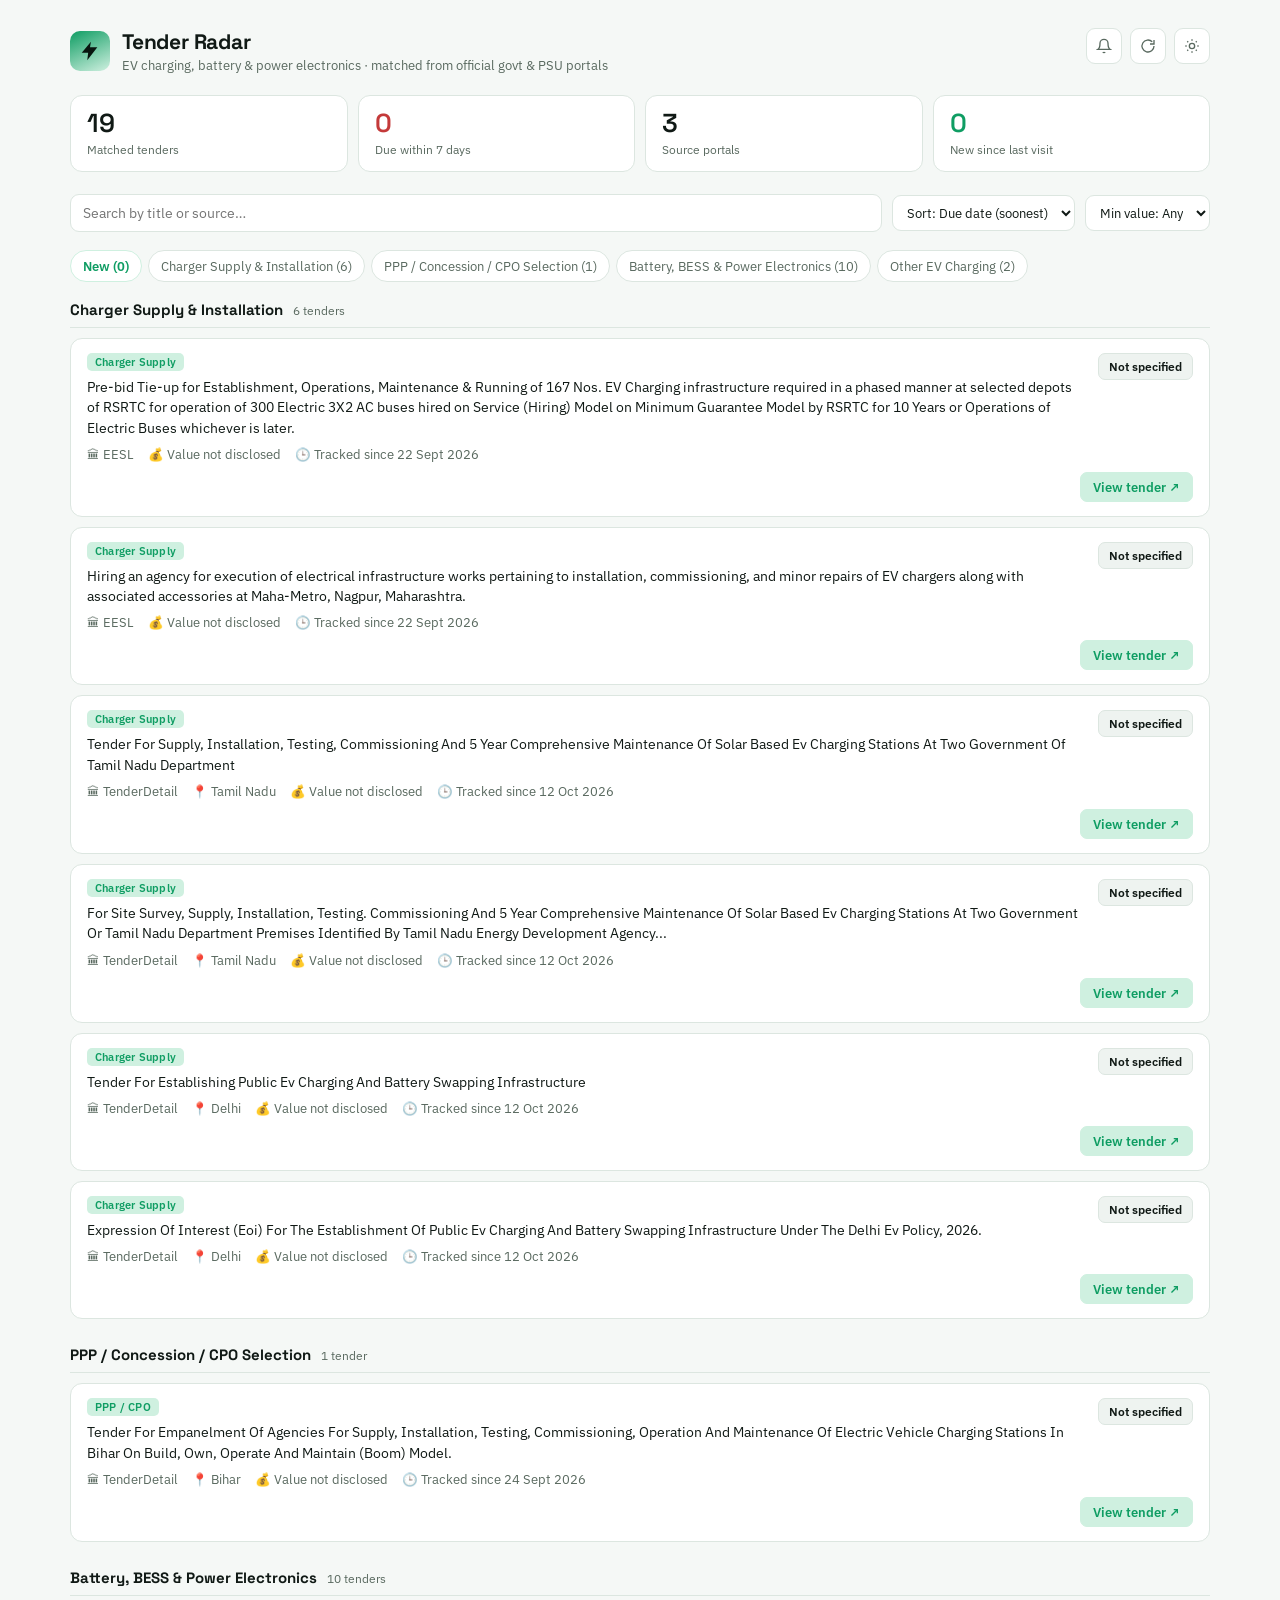
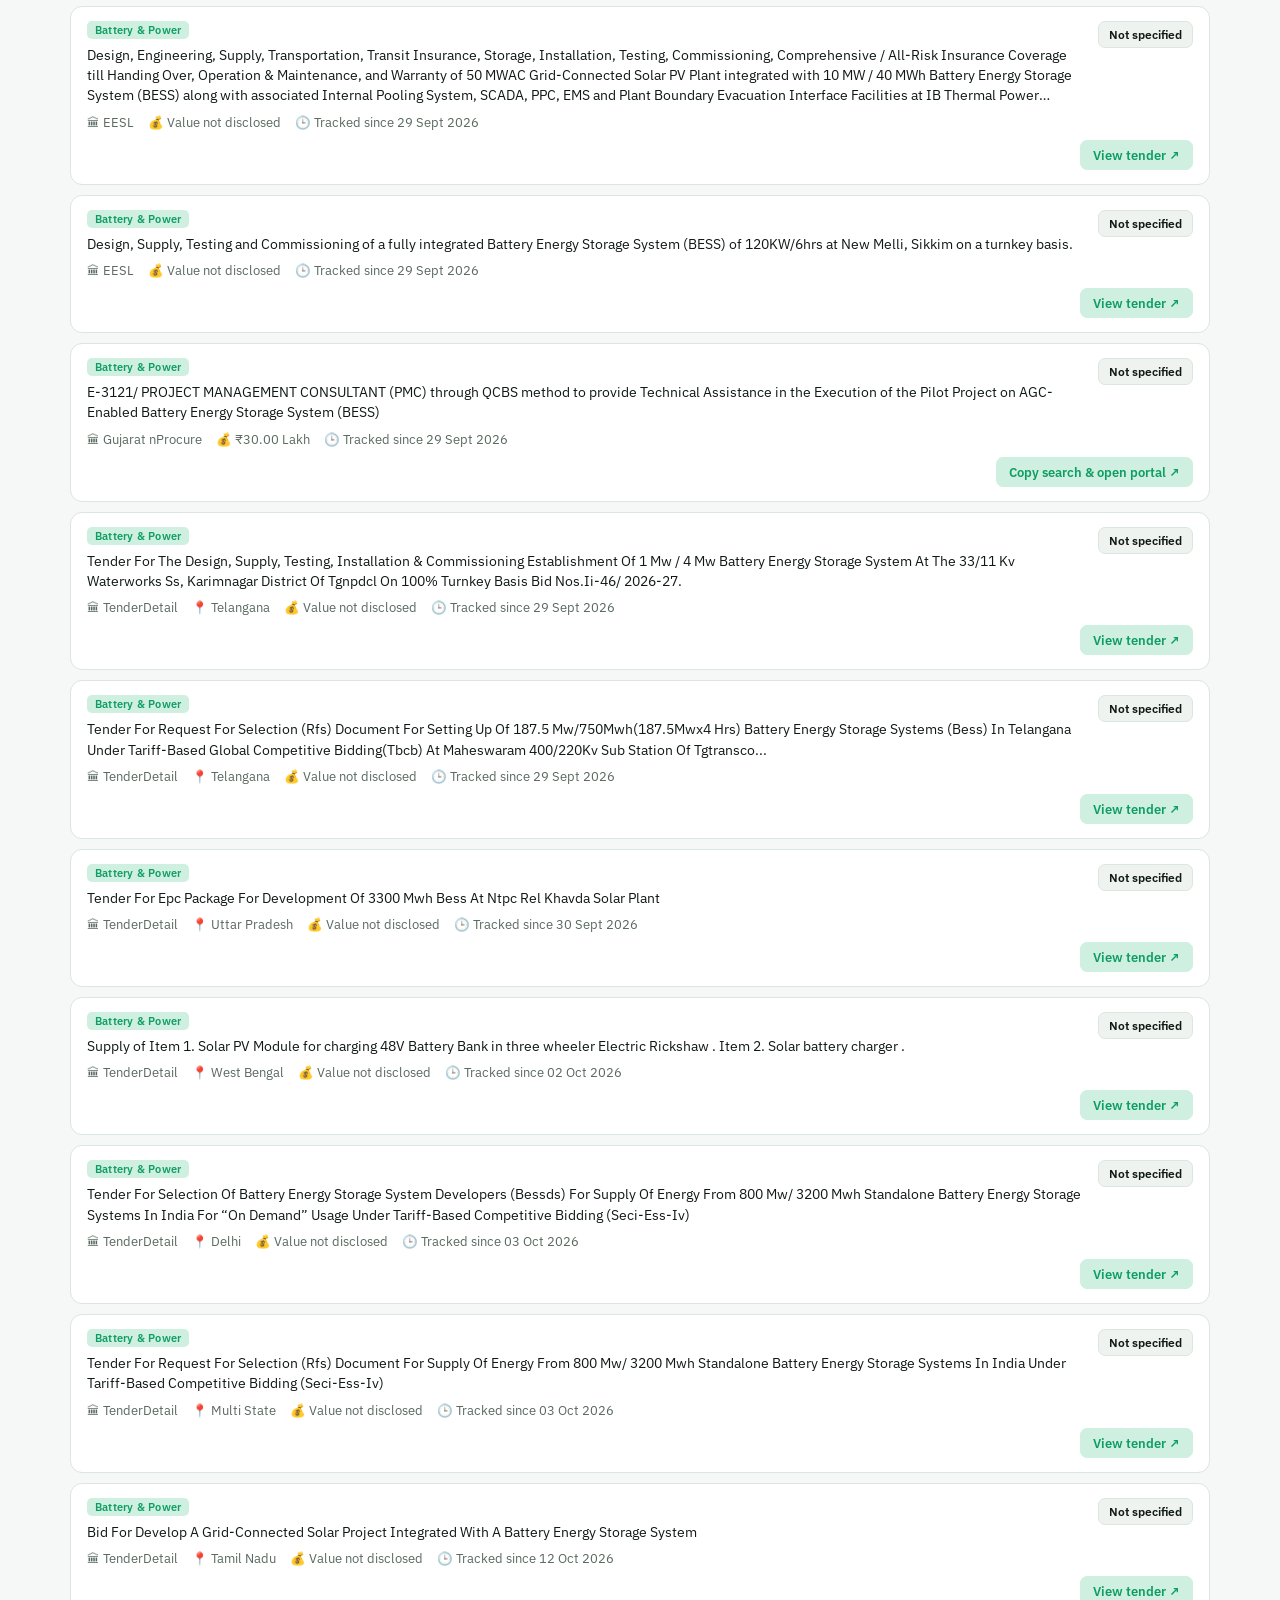
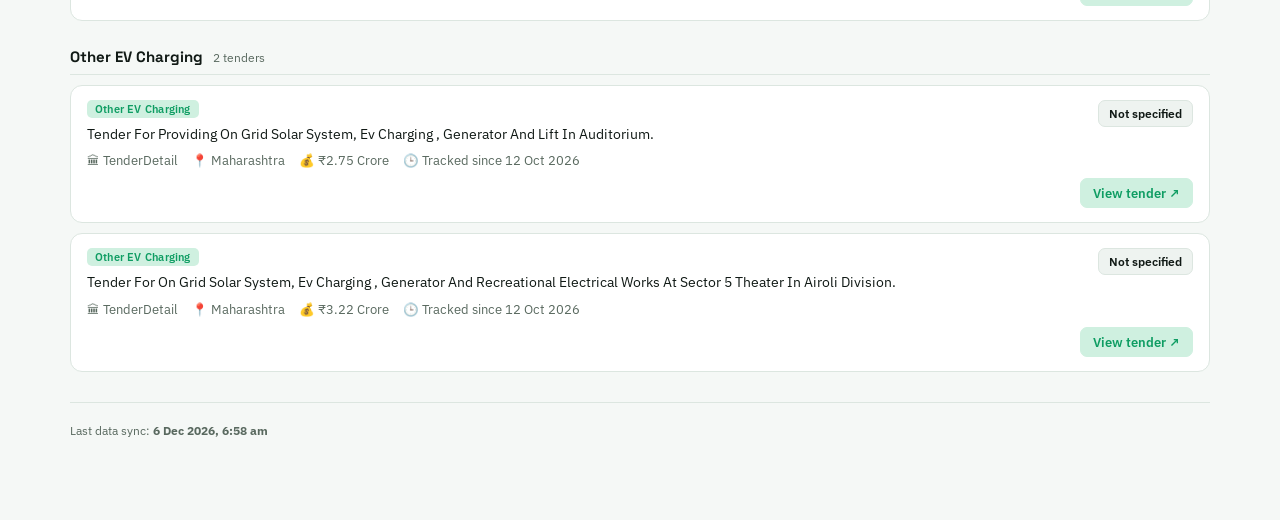
==== docs/index.html @ 261be161 "Add minimum-value filter and drop the All pill from the dashboard Lets tenders below a chosen value " ====
<!DOCTYPE html>
<html lang="en" data-theme="light">
<head>
<meta charset="UTF-8">
<script>
  // Light by default, whatever the OS setting; a theme picked with the
  // toggle is remembered. Runs before the styles load, so there's no flash
  // of the wrong theme on refresh.
  try {
    const saved = localStorage.getItem('tenderRadar_theme');
    if (saved === 'dark' || saved === 'light') document.documentElement.setAttribute('data-theme', saved);
  } catch (e) {}
</script>
<meta name="viewport" content="width=device-width, initial-scale=1.0">
<title>Tender Radar — EV Charging Infrastructure</title>
<link rel="preconnect" href="https://fonts.googleapis.com">
<link href="https://fonts.googleapis.com/css2?family=Space+Grotesk:wght@500;600;700&family=IBM+Plex+Sans:wght@400;500;600&family=IBM+Plex+Mono:wght@500&display=swap" rel="stylesheet">
<link rel="stylesheet" href="css/app.css">
</head>
<body>
<div class="shell">

  <header class="top">
    <div class="brand">
      <div class="brand-mark">
        <svg viewBox="0 0 24 24" fill="none"><path d="M13 2 3 14h7l-1 8 11-14h-8l1-6z" fill="#08150F"/></svg>
      </div>
      <div>
        <h1>Tender Radar</h1>
        <div class="sub">EV charging, battery &amp; power electronics &middot; matched from official govt &amp; PSU portals</div>
      </div>
    </div>
    <div class="top-actions">
      <button class="icon-btn" id="notifyToggle" title="Enable browser notifications" aria-label="Enable browser notifications">
        <svg width="16" height="16" viewBox="0 0 24 24" fill="none" stroke="currentColor" stroke-width="2"><path d="M18 8A6 6 0 0 0 6 8c0 7-3 9-3 9h18s-3-2-3-9"/><path d="M13.73 21a2 2 0 0 1-3.46 0"/></svg>
      </button>
      <button class="icon-btn" id="updateBtn" title="Refresh live tender data" aria-label="Refresh live tender data">
        <svg width="16" height="16" viewBox="0 0 24 24" fill="none" stroke="currentColor" stroke-width="2"><path d="M21 12a9 9 0 1 1-2.64-6.36M21 3v6h-6"/></svg>
      </button>
      <button class="icon-btn" id="themeToggle" title="Toggle theme" aria-label="Toggle theme">
        <svg width="16" height="16" viewBox="0 0 24 24" fill="none" stroke="currentColor" stroke-width="2"><circle cx="12" cy="12" r="4"/><path d="M12 2v2M12 20v2M4.9 4.9l1.4 1.4M17.7 17.7l1.4 1.4M2 12h2M20 12h2M4.9 19.1l1.4-1.4M17.7 6.3l1.4-1.4"/></svg>
      </button>
    </div>
  </header>

  <div class="toast-stack" id="toastStack"></div>

  <div class="new-banner" id="newBanner">
    <span id="newBannerText"></span>
    <button id="dismissNew">Mark all as read</button>
  </div>

  <div class="stats">
    <div class="stat clickable" id="statTotalTile" role="button" tabindex="0" title="Show all tenders"><div class="num" id="statTotal">0</div><div class="lbl">Matched tenders</div></div>
    <div class="stat urgent"><div class="num" id="statUrgent">0</div><div class="lbl">Due within 7 days</div></div>
    <div class="stat has-tip" tabindex="0"><div class="num" id="statSources">0</div><div class="lbl">Source portals</div><div class="tip" id="statSourcesTip" role="tooltip"></div></div>
    <div class="stat new clickable" id="statNewTile" role="button" tabindex="0" title="Show only the new tenders"><div class="num" id="statNew">0</div><div class="lbl">New since last visit</div></div>
  </div>

  <div class="controls">
    <input type="search" id="searchBox" placeholder="Search by title or source…">
    <select class="sortsel" id="sortSel">
      <option value="due">Sort: Due date (soonest)</option>
      <option value="recent">Sort: Recently added</option>
    </select>
    <select class="sortsel" id="minValueSel" title="Hide tenders below this value">
      <option value="0">Min value: Any</option>
      <option value="100000">₹1 Lakh+</option>
      <option value="1000000">₹10 Lakh+</option>
      <option value="2500000">₹25 Lakh+</option>
      <option value="5000000">₹50 Lakh+</option>
      <option value="10000000">₹1 Crore+</option>
      <option value="50000000">₹5 Crore+</option>
      <option value="100000000">₹10 Crore+</option>
    </select>
  </div>
  <div class="controls">
    <div class="pills" id="categoryPills"></div>
  </div>

  <div id="groups"></div>

  <footer class="note">
    Last data sync: <strong id="syncTime"></strong>
  </footer>

</div>

<!-- All behaviour lives in js/ (see js/main.js). Modules need the page served over
     http(s): run `python -m http.server` from the repo root, not file://. -->
<script type="module" src="js/main.js"></script>
</body>
</html>
---- docs/css/app.css ----
/* Tender Radar dashboard styles.
   Colours are CSS variables. The page is light by default because
   index.html starts with <html data-theme="light">; the theme toggle
   (js/main.js) switches it to "dark" and remembers the choice. */

:root {
  --bg: #0D1512;
  --surface: #131E19;
  --surface-2: #182620;
  --border: #223129;
  --text: #E7EEE9;
  --text-dim: #8FA398;
  --accent: #33E0A0;
  --accent-dim: #1B7A57;
  --warn: #F5B542;
  --danger: #EF5D5D;
  --focus: #33E0A0;
}
:root:not([data-theme="light"]) { color-scheme: dark; }
:root[data-theme="light"] {
  --bg: #F5F8F6;
  --surface: #FFFFFF;
  --surface-2: #EEF3F0;
  --border: #DCE6E0;
  --text: #101915;
  --text-dim: #59695F;
  --accent: #0F9D63;
  --accent-dim: #CFF0E0;
  --warn: #B5790A;
  --danger: #C43A3A;
  color-scheme: light;
}
@media (prefers-color-scheme: light) {
  :root:not([data-theme="dark"]) {
    --bg: #F5F8F6; --surface: #FFFFFF; --surface-2: #EEF3F0; --border: #DCE6E0;
    --text: #101915; --text-dim: #59695F; --accent: #0F9D63; --accent-dim: #CFF0E0; --warn: #B5790A; --danger: #C43A3A;
    color-scheme: light;
  }
}

* { box-sizing: border-box; }
html, body { margin: 0; padding: 0; }
body {
  background: var(--bg);
  color: var(--text);
  font-family: 'IBM Plex Sans', system-ui, sans-serif;
  min-height: 100vh;
  -webkit-font-smoothing: antialiased;
}
h1, h2, h3, .display { font-family: 'Space Grotesk', system-ui, sans-serif; }
.mono { font-family: 'IBM Plex Mono', monospace; }

a { color: var(--accent); }
button:focus-visible, input:focus-visible, select:focus-visible, [tabindex]:focus-visible {
  outline: 2px solid var(--focus); outline-offset: 2px;
}

.shell { max-width: 1180px; margin: 0 auto; padding: 28px 20px 80px; }

/* Header */
header.top {
  display: flex; justify-content: space-between; align-items: flex-start;
  gap: 16px; flex-wrap: wrap; margin-bottom: 22px;
}
.brand { display: flex; align-items: center; gap: 12px; }
.brand-mark {
  width: 40px; height: 40px; border-radius: 10px;
  background: linear-gradient(155deg, var(--accent), var(--accent-dim));
  display: flex; align-items: center; justify-content: center;
  flex-shrink: 0;
}
.brand-mark svg { width: 22px; height: 22px; }
.brand h1 { font-size: 21px; margin: 0; letter-spacing: -0.01em; }
.brand .sub { font-size: 12.5px; color: var(--text-dim); margin-top: 2px; }
.top-actions { display: flex; gap: 8px; align-items: center; }
.icon-btn {
  background: var(--surface); border: 1px solid var(--border); color: var(--text-dim);
  width: 36px; height: 36px; border-radius: 9px; cursor: pointer;
  display: flex; align-items: center; justify-content: center;
  transition: border-color .15s, color .15s;
}
.icon-btn:hover { border-color: var(--accent); color: var(--accent); }

/* Stat strip */
.stats { display: grid; grid-template-columns: repeat(4, 1fr); gap: 10px; margin-bottom: 22px; }
.stat {
  background: var(--surface); border: 1px solid var(--border); border-radius: 12px;
  padding: 14px 16px;
}
.stat .num { font-family: 'Space Grotesk', sans-serif; font-size: 26px; font-weight: 600; line-height: 1; }
.stat .lbl { font-size: 12px; color: var(--text-dim); margin-top: 6px; }
.stat.urgent .num { color: var(--danger); }
.stat.new .num { color: var(--accent); }
.stat.has-tip { position: relative; cursor: help; }
.stat .tip {
  display: none; position: absolute; left: 0; top: calc(100% + 6px); z-index: 20;
  min-width: 100%; max-width: 280px; padding: 8px 12px; border-radius: 10px;
  background: var(--surface); border: 1px solid var(--accent-dim); box-shadow: 0 6px 18px rgba(0,0,0,.18);
  font-size: 12.5px; line-height: 1.7; color: var(--text); white-space: nowrap;
}
.stat .tip::before { content: ''; position: absolute; left: 0; right: 0; top: -8px; height: 8px; } /* no gap to lose hover in */
.stat .tip a, .stat .tip span { display: block; }
.stat .tip a { color: var(--accent); text-decoration: none; }
.stat .tip a:hover { text-decoration: underline; }
.stat.has-tip:hover .tip, .stat.has-tip:focus .tip, .stat.has-tip:focus-within .tip { display: block; }

/* New tenders banner */
.new-banner {
  display: none;
  background: var(--surface-2); border: 1px solid var(--accent-dim);
  border-left: 3px solid var(--accent);
  border-radius: 10px; padding: 12px 16px; margin-bottom: 18px;
  font-size: 13.5px; align-items: center; justify-content: space-between; gap: 12px;
}
.new-banner.show { display: flex; }
.new-banner button {
  background: none; border: 1px solid var(--border); color: var(--text-dim);
  border-radius: 7px; padding: 6px 10px; font-size: 12px; cursor: pointer;
}
.new-banner button:hover { color: var(--text); border-color: var(--text-dim); }
.new-toolbar {
  display: flex; align-items: center; justify-content: space-between; gap: 10px;
  margin-bottom: 14px; font-size: 13px; color: var(--text-dim);
}
.new-toolbar button {
  background: var(--accent); color: var(--bg); border: 0; border-radius: 7px;
  padding: 7px 12px; font-size: 12.5px; font-weight: 600; cursor: pointer;
}
.new-toolbar button:hover { opacity: .85; }

/* Controls */
.controls {
  display: flex; gap: 10px; flex-wrap: wrap; margin-bottom: 18px; align-items: center;
}
.controls input[type="search"] {
  flex: 1; min-width: 180px;
  background: var(--surface); border: 1px solid var(--border); color: var(--text);
  padding: 9px 12px; border-radius: 9px; font-size: 13.5px; font-family: inherit;
}
.pills { display: flex; gap: 6px; flex-wrap: wrap; }
.pill {
  background: var(--surface); border: 1px solid var(--border); color: var(--text-dim);
  padding: 7px 12px; border-radius: 20px; font-size: 12.5px; cursor: pointer;
  white-space: nowrap; transition: all .15s;
}
.pill.active { background: var(--accent-dim); border-color: var(--accent); color: var(--text); }
/* "New": not a category but the unseen tenders, so it's set apart in the accent colour. */
.pill-new { color: var(--accent); border-color: var(--accent-dim); font-weight: 600; }
.stat.clickable { cursor: pointer; transition: border-color .15s; }
.stat.clickable:hover { border-color: var(--accent); }
.sortsel {
  background: var(--surface); border: 1px solid var(--border); color: var(--text);
  padding: 8px 10px; border-radius: 9px; font-size: 12.5px; font-family: inherit; cursor: pointer;
}

/* Groups & cards */
.group { margin-bottom: 26px; }
.group-head {
  display: flex; align-items: baseline; gap: 10px; margin-bottom: 10px;
  padding-bottom: 8px; border-bottom: 1px solid var(--border);
}
.group-head h2 { font-size: 15px; margin: 0; }
.group-head .count { font-size: 12px; color: var(--text-dim); }

.card-grid { display: grid; grid-template-columns: 1fr; gap: 10px; }
.card {
  background: var(--surface); border: 1px solid var(--border); border-radius: 12px;
  padding: 14px 16px; position: relative;
  display: grid; grid-template-columns: 1fr auto; gap: 14px; align-items: start;
}
.card.clickable { cursor: pointer; transition: border-color .15s, background .15s; }
.card.clickable:hover { border-color: var(--accent); background: var(--surface-2); }
.card.urgent { border-left: 3px solid var(--danger); }
.card.soon { border-left: 3px solid var(--warn); }
.card.isnew::before {
  content: 'NEW'; position: absolute; top: -1px; left: 14px; transform: translateY(-50%);
  background: var(--accent); color: var(--bg); font-size: 10px; font-weight: 700;
  letter-spacing: .04em; padding: 2px 7px; border-radius: 5px;
}
.card-top-row { display: flex; align-items: center; gap: 8px; margin-bottom: 6px; flex-wrap: wrap; }
.cat-badge {
  font-size: 10.5px; font-weight: 600; letter-spacing: .02em; color: var(--accent);
  background: var(--accent-dim); border-radius: 5px; padding: 2px 8px; white-space: nowrap;
}
/* Titles are clamped to 3 lines so every card has the same shape,
   whatever the source's title length; the full title is in the tooltip. */
.card-desc {
  font-size: 14px; line-height: 1.45; margin-bottom: 8px;
  display: -webkit-box; -webkit-line-clamp: 3; line-clamp: 3; -webkit-box-orient: vertical; overflow: hidden;
}
.card-meta { display: flex; gap: 14px; flex-wrap: wrap; font-size: 12.5px; color: var(--text-dim); }
.card-meta span { display: flex; align-items: center; gap: 5px; }
.card-due { text-align: right; white-space: nowrap; }
.card-action { grid-column: 1 / -1; display: flex; justify-content: flex-end; margin-top: -4px; }
.card-action-btn {
  background: var(--accent-dim); border: 1px solid var(--accent-dim); color: var(--accent);
  padding: 6px 12px; border-radius: 7px; font-size: 12.5px; font-weight: 600;
  cursor: pointer; white-space: nowrap; font-family: inherit;
}
.card:hover .card-action-btn, .card-action-btn:focus-visible { border-color: var(--accent); }
.due-badge {
  font-size: 12px; font-weight: 600; padding: 5px 10px; border-radius: 7px;
  background: var(--surface-2); border: 1px solid var(--border);
}
.due-badge.urgent { background: rgba(239,93,93,0.12); border-color: var(--danger); color: var(--danger); }
.due-badge.soon { background: rgba(245,181,66,0.12); border-color: var(--warn); color: var(--warn); }
.due-days { font-size: 11px; color: var(--text-dim); margin-top: 4px; }

.empty { text-align: center; padding: 50px 20px; color: var(--text-dim); font-size: 13.5px; }

footer.note {
  margin-top: 30px; padding-top: 18px; border-top: 1px solid var(--border);
  font-size: 12px; color: var(--text-dim); line-height: 1.6;
}

@media (max-width: 640px) {
  .stats { grid-template-columns: repeat(2, 1fr); }
  .card { grid-template-columns: 1fr; }
  .card-due { text-align: left; }
}

/* Toasts */
.toast-stack {
  position: fixed; top: 18px; right: 18px; z-index: 100;
  display: flex; flex-direction: column; gap: 10px;
  width: min(340px, calc(100vw - 36px));
}
.toast {
  position: relative; background: var(--surface); border: 1px solid var(--border);
  border-left: 3px solid var(--accent); border-radius: 10px;
  padding: 12px 26px 12px 14px; box-shadow: 0 8px 24px rgba(0,0,0,.28);
  animation: toast-in .18s ease-out;
}
.toast.due { border-left-color: var(--warn); }
.toast.error { border-left-color: var(--danger); }
.toast strong { display: block; margin-bottom: 4px; font-size: 13px; }
.toast p { margin: 0; color: var(--text-dim); font-size: 12.5px; line-height: 1.4; }
.toast-list { list-style: none; margin: 8px 0 0; padding: 0; max-height: 50vh; overflow-y: auto; }
.toast-list li {
  display: flex; flex-direction: column; gap: 2px;
  padding: 7px 0; border-top: 1px solid var(--border);
  color: var(--text-dim); font-size: 12.5px; line-height: 1.4;
}
.toast-list li:first-child { border-top: none; padding-top: 0; }
.toast-item-title { display: -webkit-box; -webkit-line-clamp: 2; -webkit-box-orient: vertical; overflow: hidden; color: var(--text); }
.toast-meta { font-size: 11.5px; color: var(--warn); }
.toast-list .toast-more { font-style: italic; }
.toast-close {
  position: absolute; top: 8px; right: 8px; background: none; border: none;
  color: var(--text-dim); font-size: 16px; line-height: 1; cursor: pointer; padding: 2px;
}
.toast-close:hover { color: var(--text); }
@keyframes toast-in { from { opacity: 0; transform: translateY(-6px); } to { opacity: 1; transform: translateY(0); } }

.icon-btn.active { border-color: var(--accent); color: var(--accent); }
.icon-btn.spinning svg { animation: icon-spin .8s linear infinite; }
@keyframes icon-spin { to { transform: rotate(360deg); } }
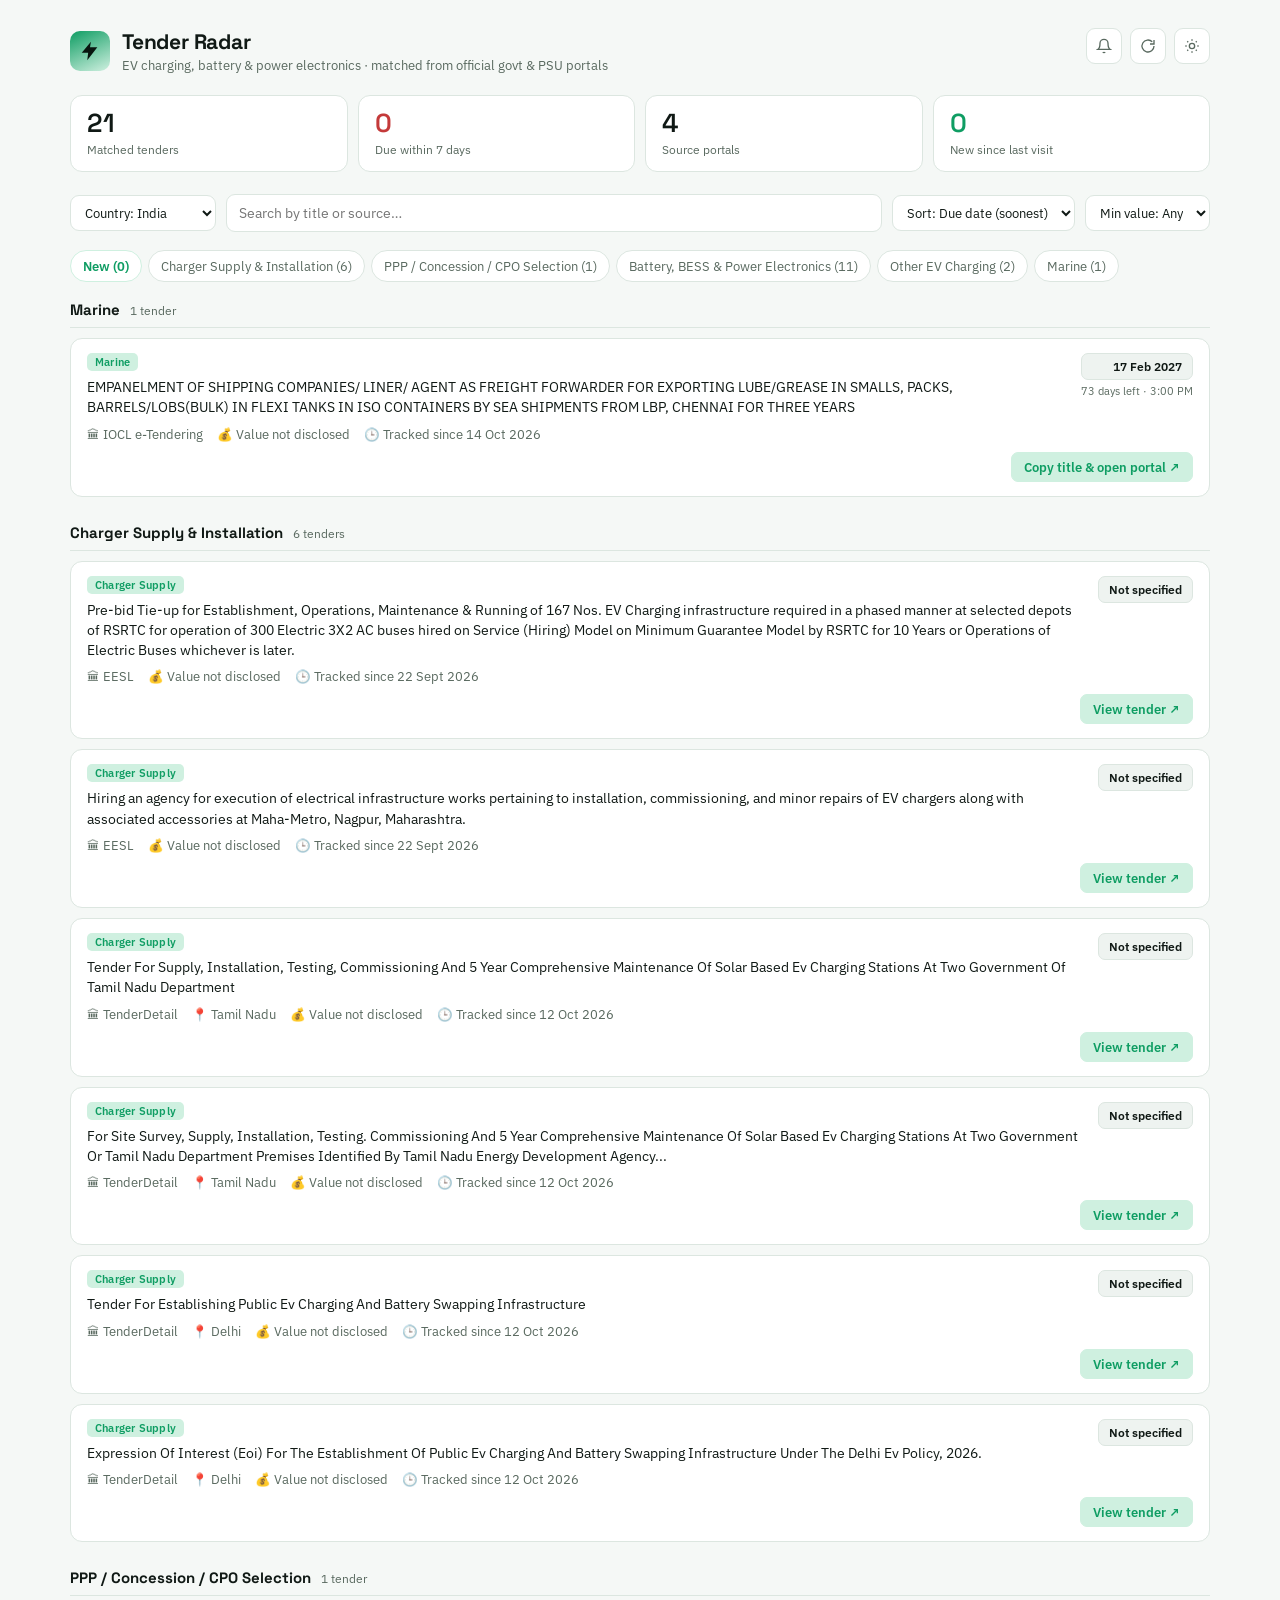
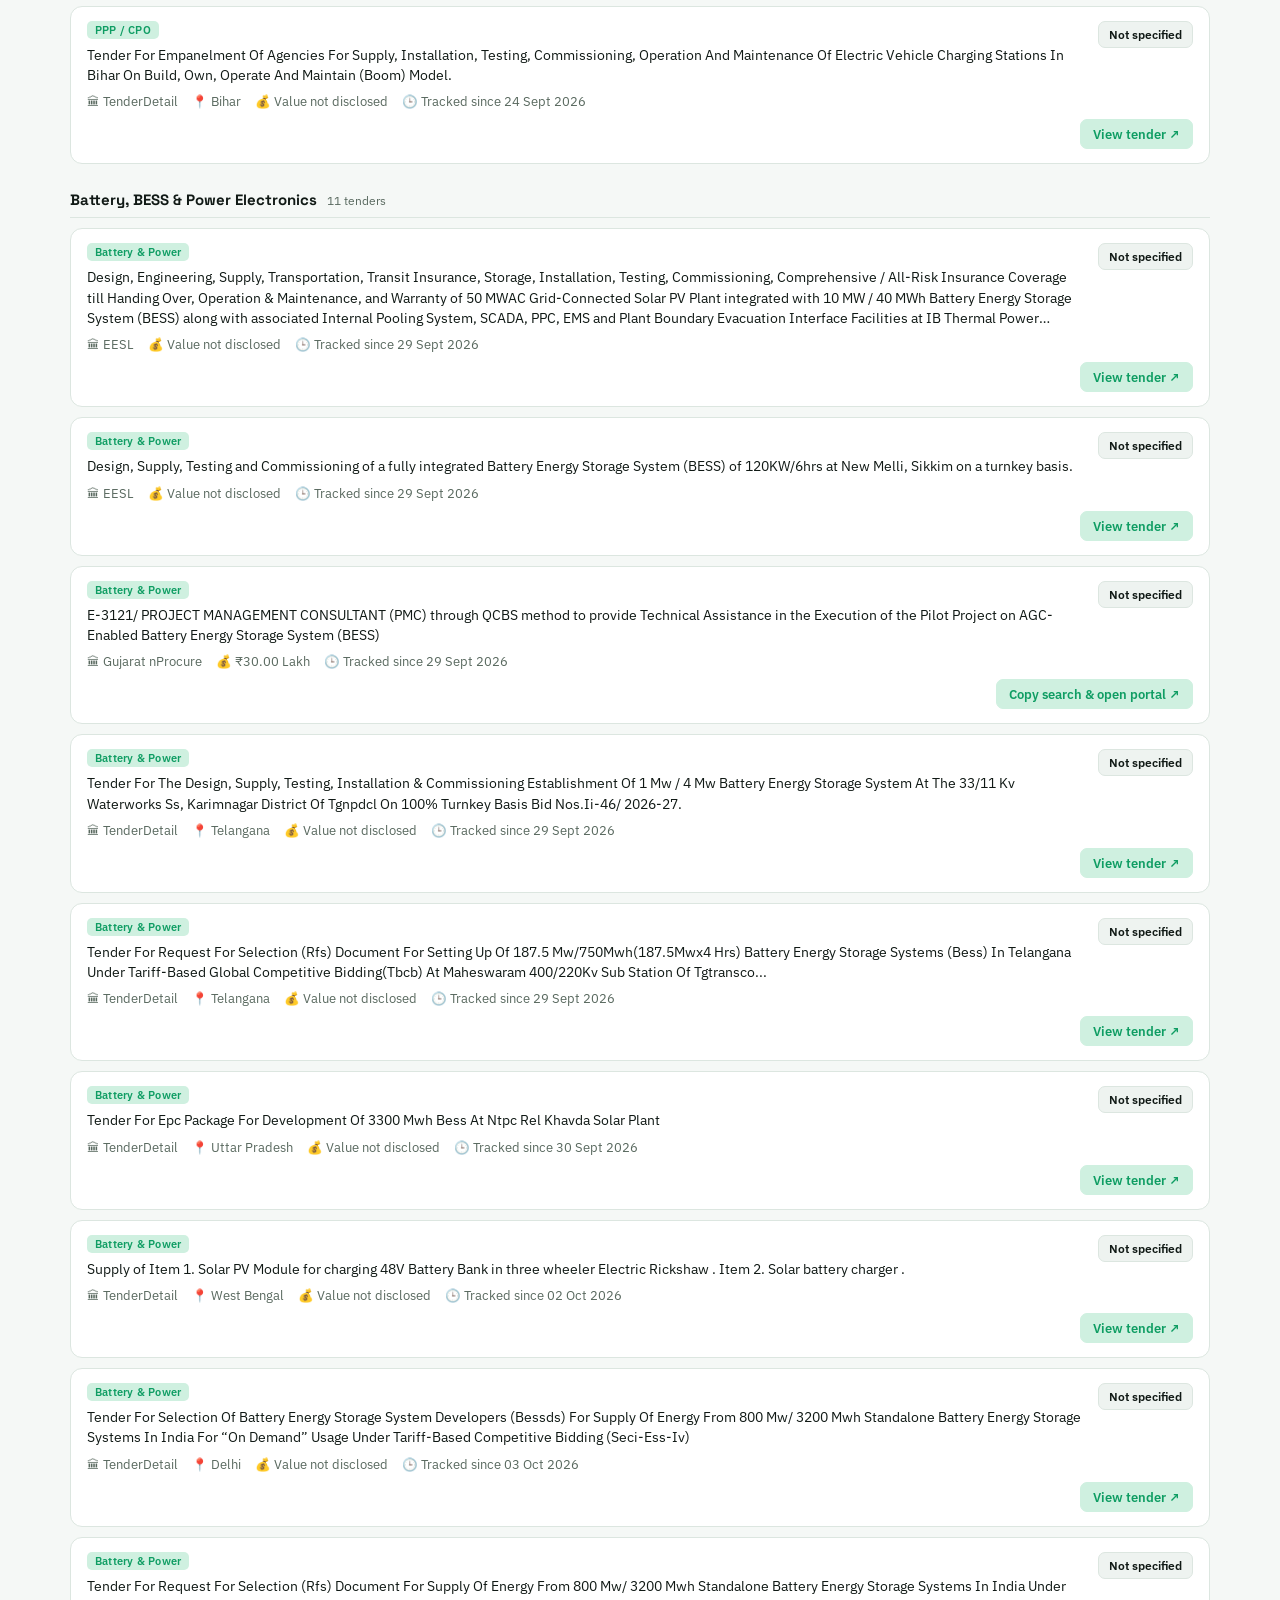
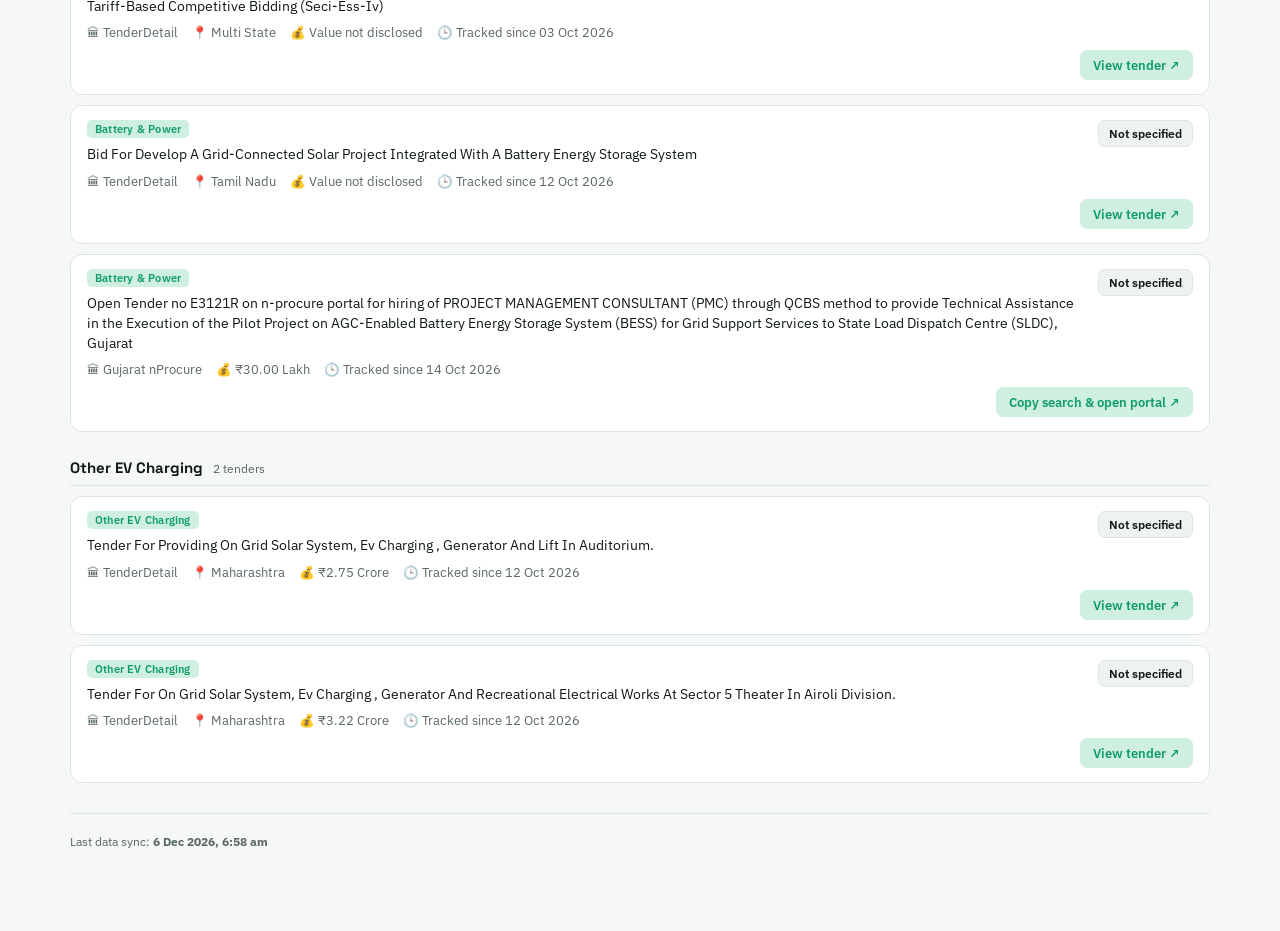
==== commit 948b1fb2: "Add country filter and Australian portals (Victoria, Tasmania) Co-Authored-By: Claude Sonnet 5.5 <no" ====
--- a/docs/index.html
+++ b/docs/index.html
@@ -58,6 +58,10 @@
   </div>
 
   <div class="controls">
+    <select class="sortsel" id="countrySel" title="Show tenders from this country">
+      <option value="India">Country: India</option>
+      <option value="Australia">Country: Australia</option>
+    </select>
     <input type="search" id="searchBox" placeholder="Search by title or source…">
     <select class="sortsel" id="sortSel">
       <option value="due">Sort: Due date (soonest)</option>
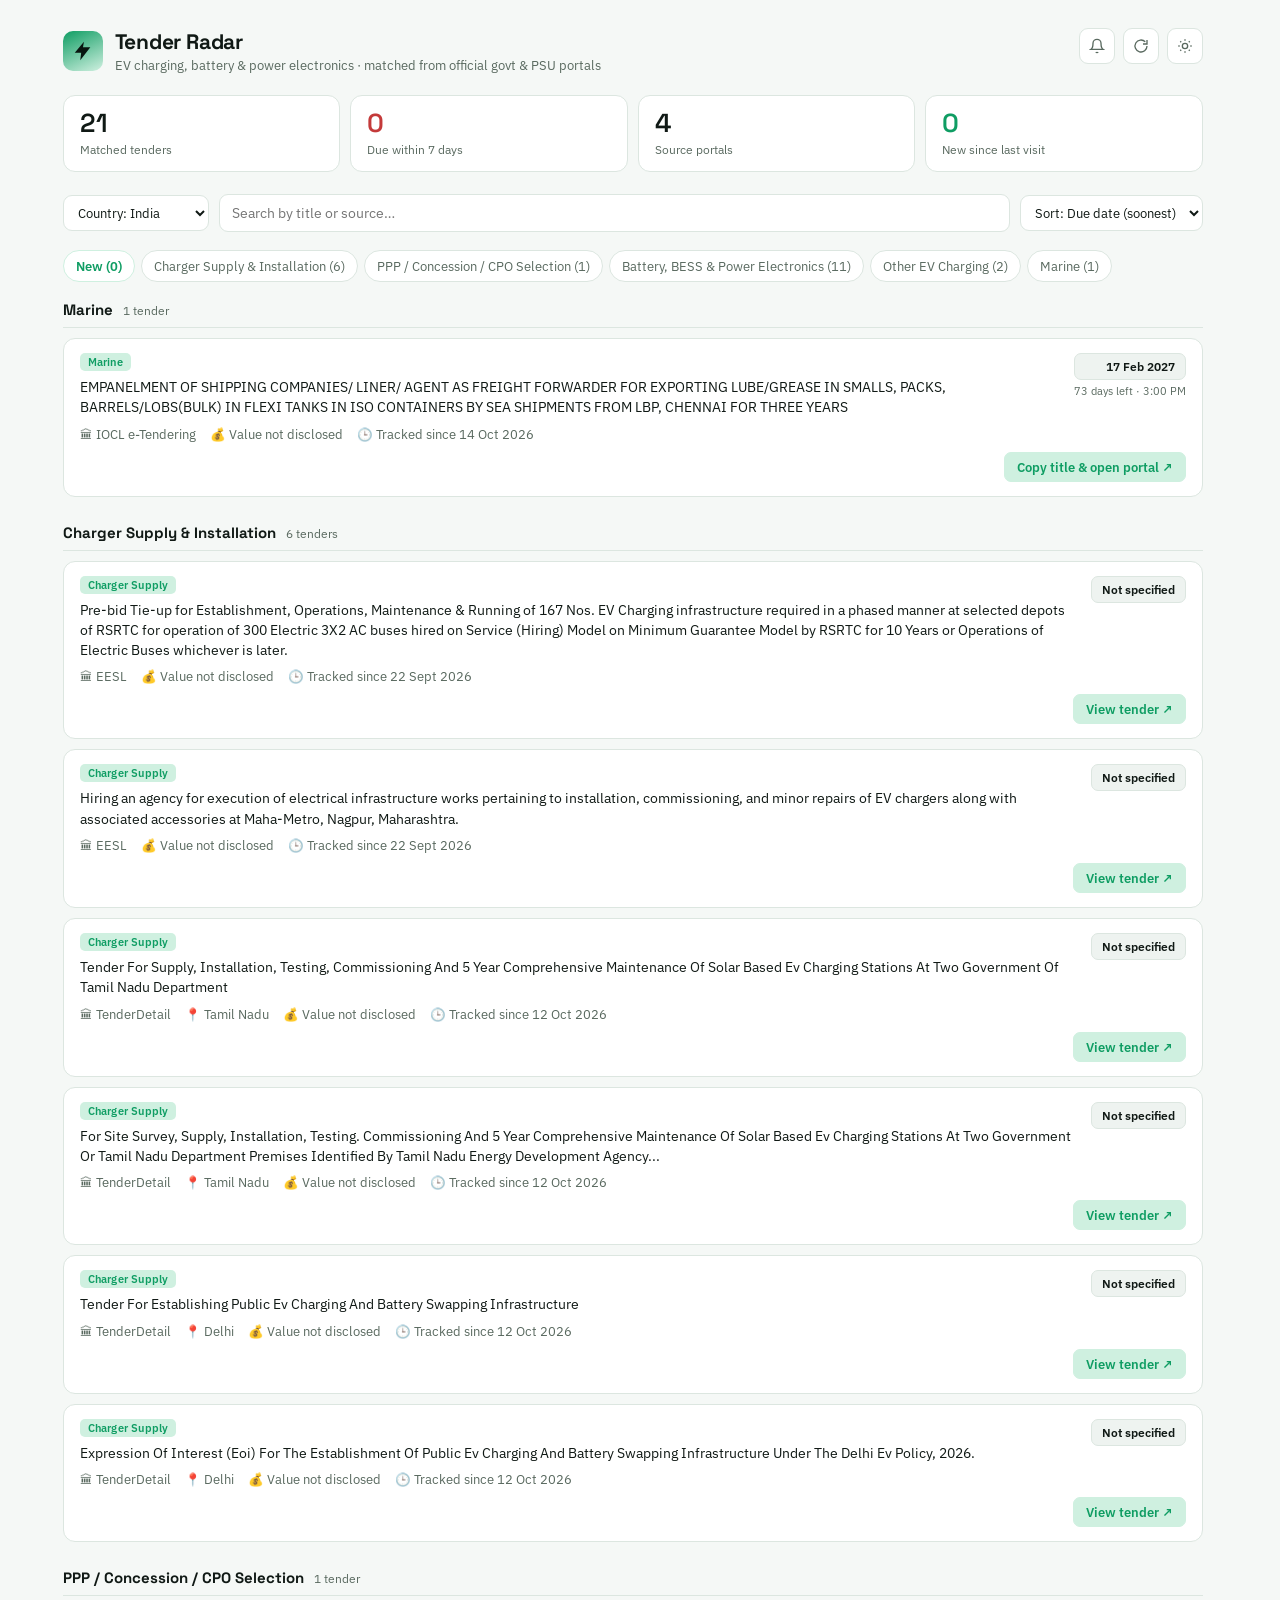
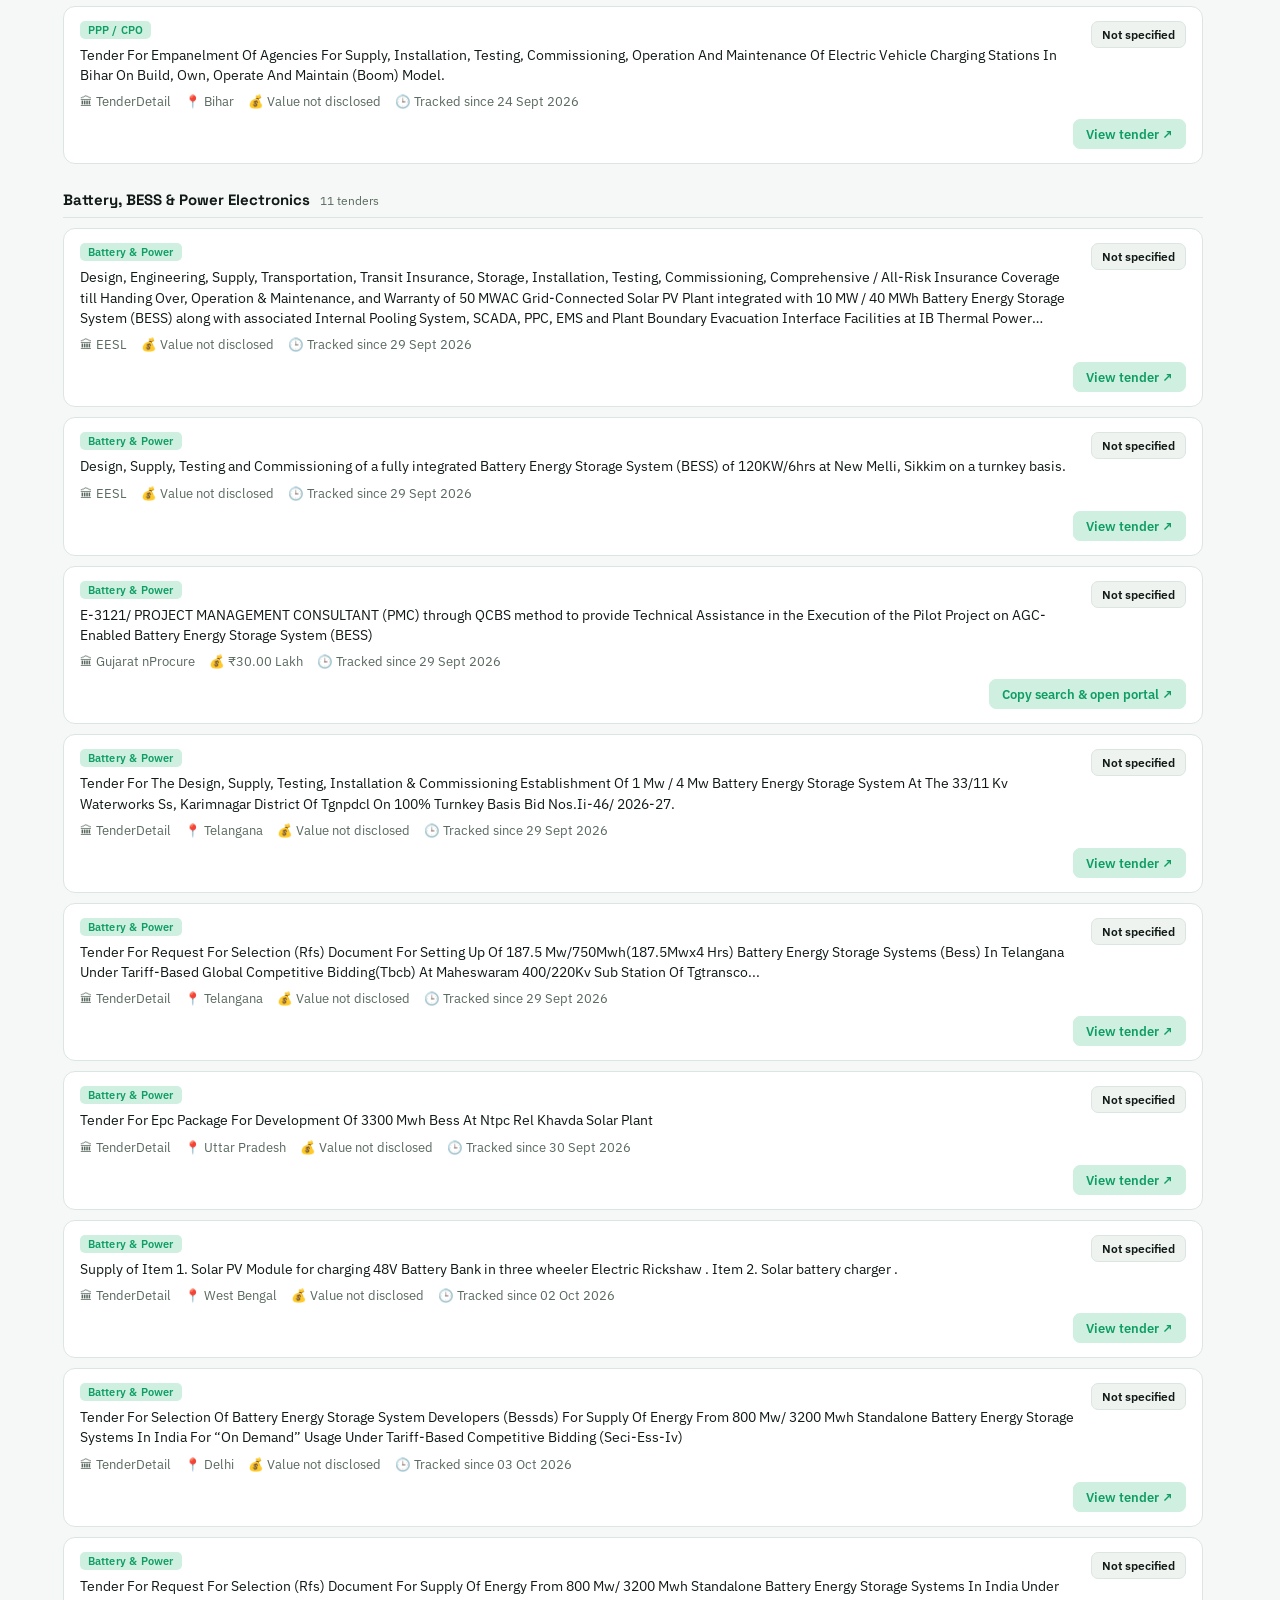
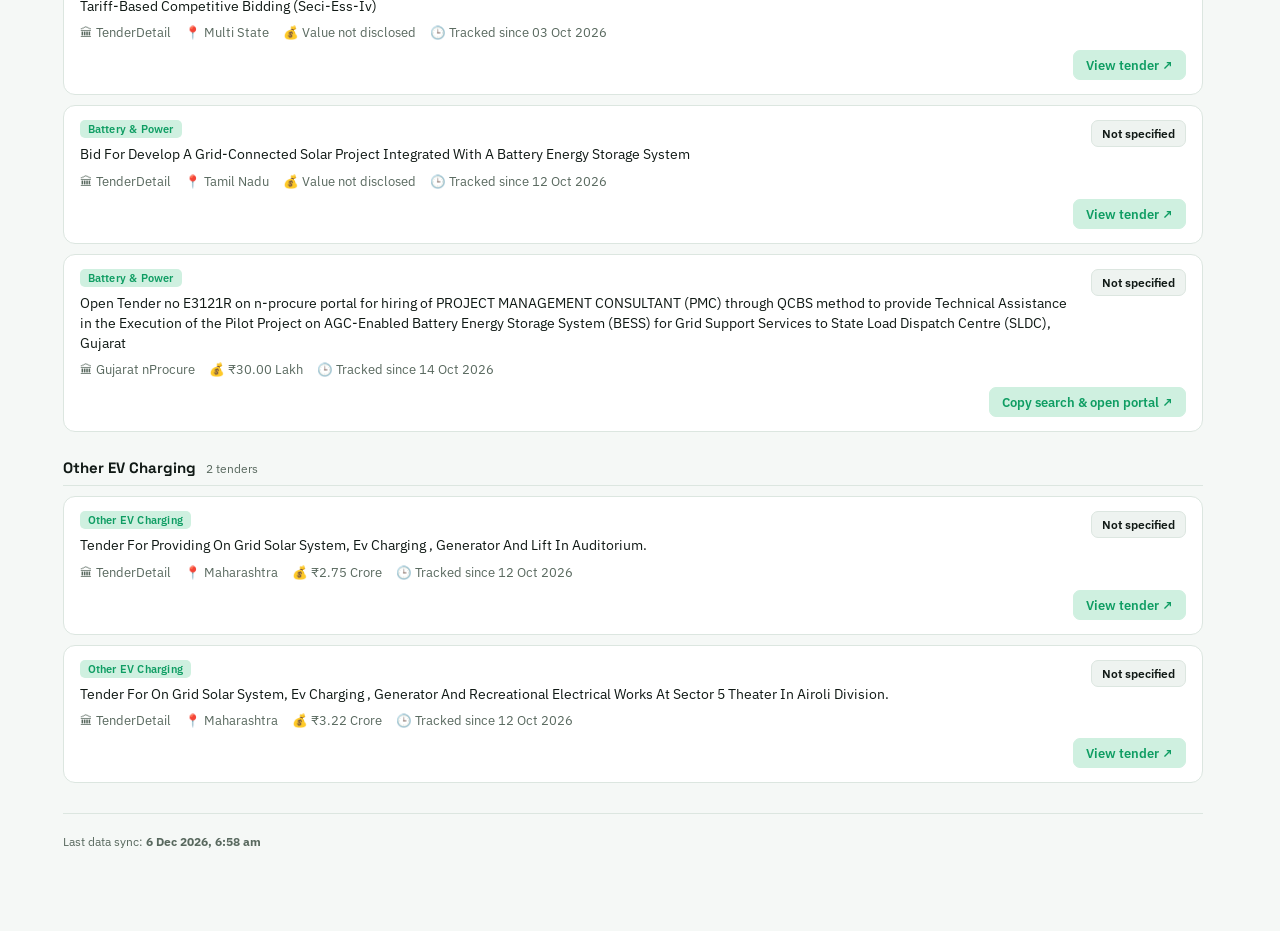
==== commit 7afa8956: "Value sorts and minimum-value slider on the dashboard Add Sort by value (highest/lowest) and a right" ====
--- a/docs/index.html
+++ b/docs/index.html
@@ -66,20 +66,19 @@
     <select class="sortsel" id="sortSel">
       <option value="due">Sort: Due date (soonest)</option>
       <option value="recent">Sort: Recently added</option>
-    </select>
-    <select class="sortsel" id="minValueSel" title="Hide tenders below this value">
-      <option value="0">Min value: Any</option>
-      <option value="100000">₹1 Lakh+</option>
-      <option value="1000000">₹10 Lakh+</option>
-      <option value="2500000">₹25 Lakh+</option>
-      <option value="5000000">₹50 Lakh+</option>
-      <option value="10000000">₹1 Crore+</option>
-      <option value="50000000">₹5 Crore+</option>
-      <option value="100000000">₹10 Crore+</option>
+      <option value="value_desc">Sort: Value (highest)</option>
+      <option value="value_asc">Sort: Value (lowest)</option>
     </select>
   </div>
   <div class="controls">
     <div class="pills" id="categoryPills"></div>
+  </div>
+  <div class="controls value-row" id="valueRow" hidden>
+    <span class="vf-label">Value</span>
+    <div class="vf-slider" id="valueSlider">
+      <input type="range" id="minValueSlider" min="0" max="10" step="1" value="0" aria-label="Minimum tender value">
+      <output id="minValueLabel" for="minValueSlider">Any value</output>
+    </div>
   </div>
 
   <div id="groups"></div>
--- a/docs/css/app.css
+++ b/docs/css/app.css
@@ -39,6 +39,7 @@
 }
 
 * { box-sizing: border-box; }
+html { scrollbar-gutter: stable; } /* the page keeps its width when a short list removes the scrollbar */
 html, body { margin: 0; padding: 0; }
 body {
   background: var(--bg);
@@ -153,6 +154,17 @@
   padding: 8px 10px; border-radius: 9px; font-size: 12.5px; font-family: inherit; cursor: pointer;
 }
 
+/* Value row: the label and a minimum-value slider, shown only while sorting by value. */
+.value-row { margin-top: 28px; gap: 12px; justify-content: flex-end; } /* right-aligned, with room below the category pills */
+.value-row[hidden] { display: none; }
+.vf-label { font-size: 12.5px; color: var(--text-dim); }
+.vf-slider {
+  display: flex; align-items: center; gap: 12px; box-sizing: border-box; height: 36px; width: 300px;
+  padding: 0 14px; background: var(--surface); border: 1px solid var(--border); border-radius: 9px;
+}
+.vf-slider input[type="range"] { flex: 1; min-width: 0; margin: 0; accent-color: var(--accent); cursor: pointer; }
+.vf-slider output { width: 84px; text-align: right; font-size: 12.5px; font-weight: 600; color: var(--text); white-space: nowrap; }
+
 /* Groups & cards */
 .group { margin-bottom: 26px; }
 .group-head {
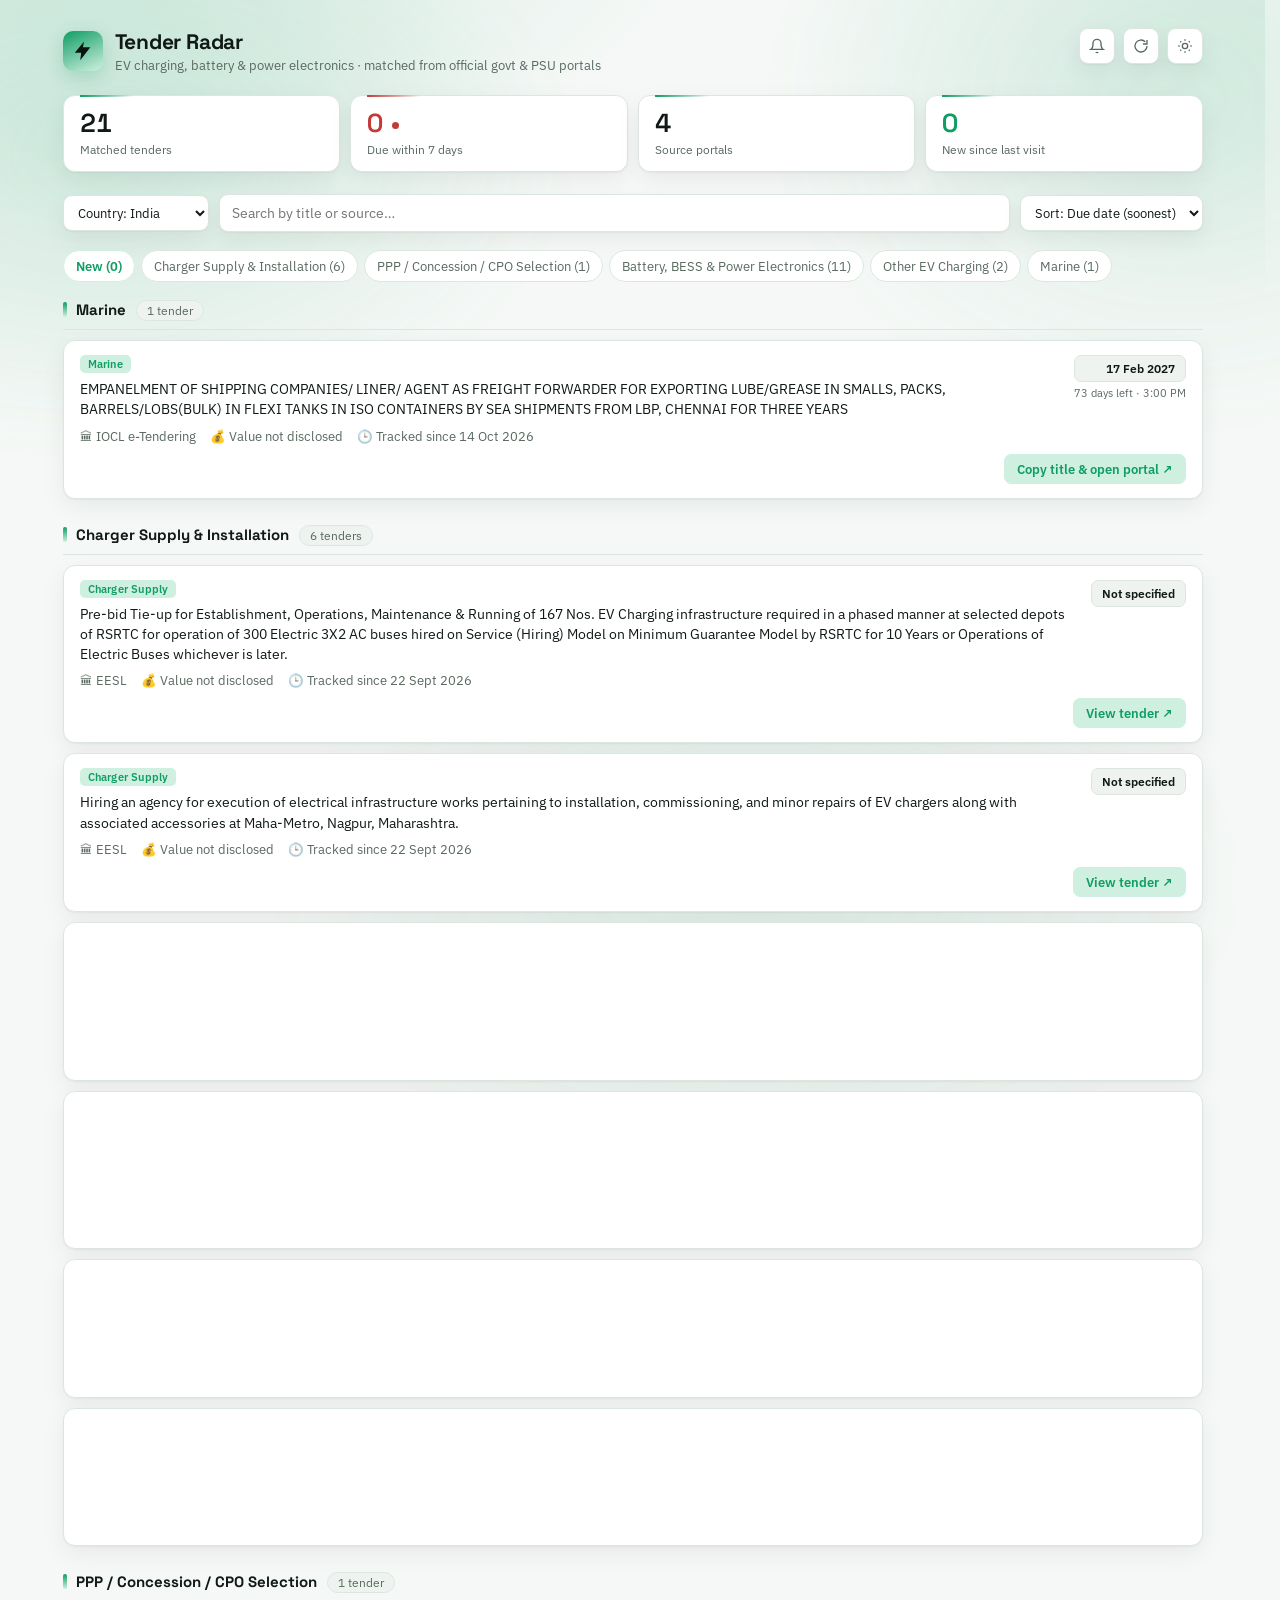
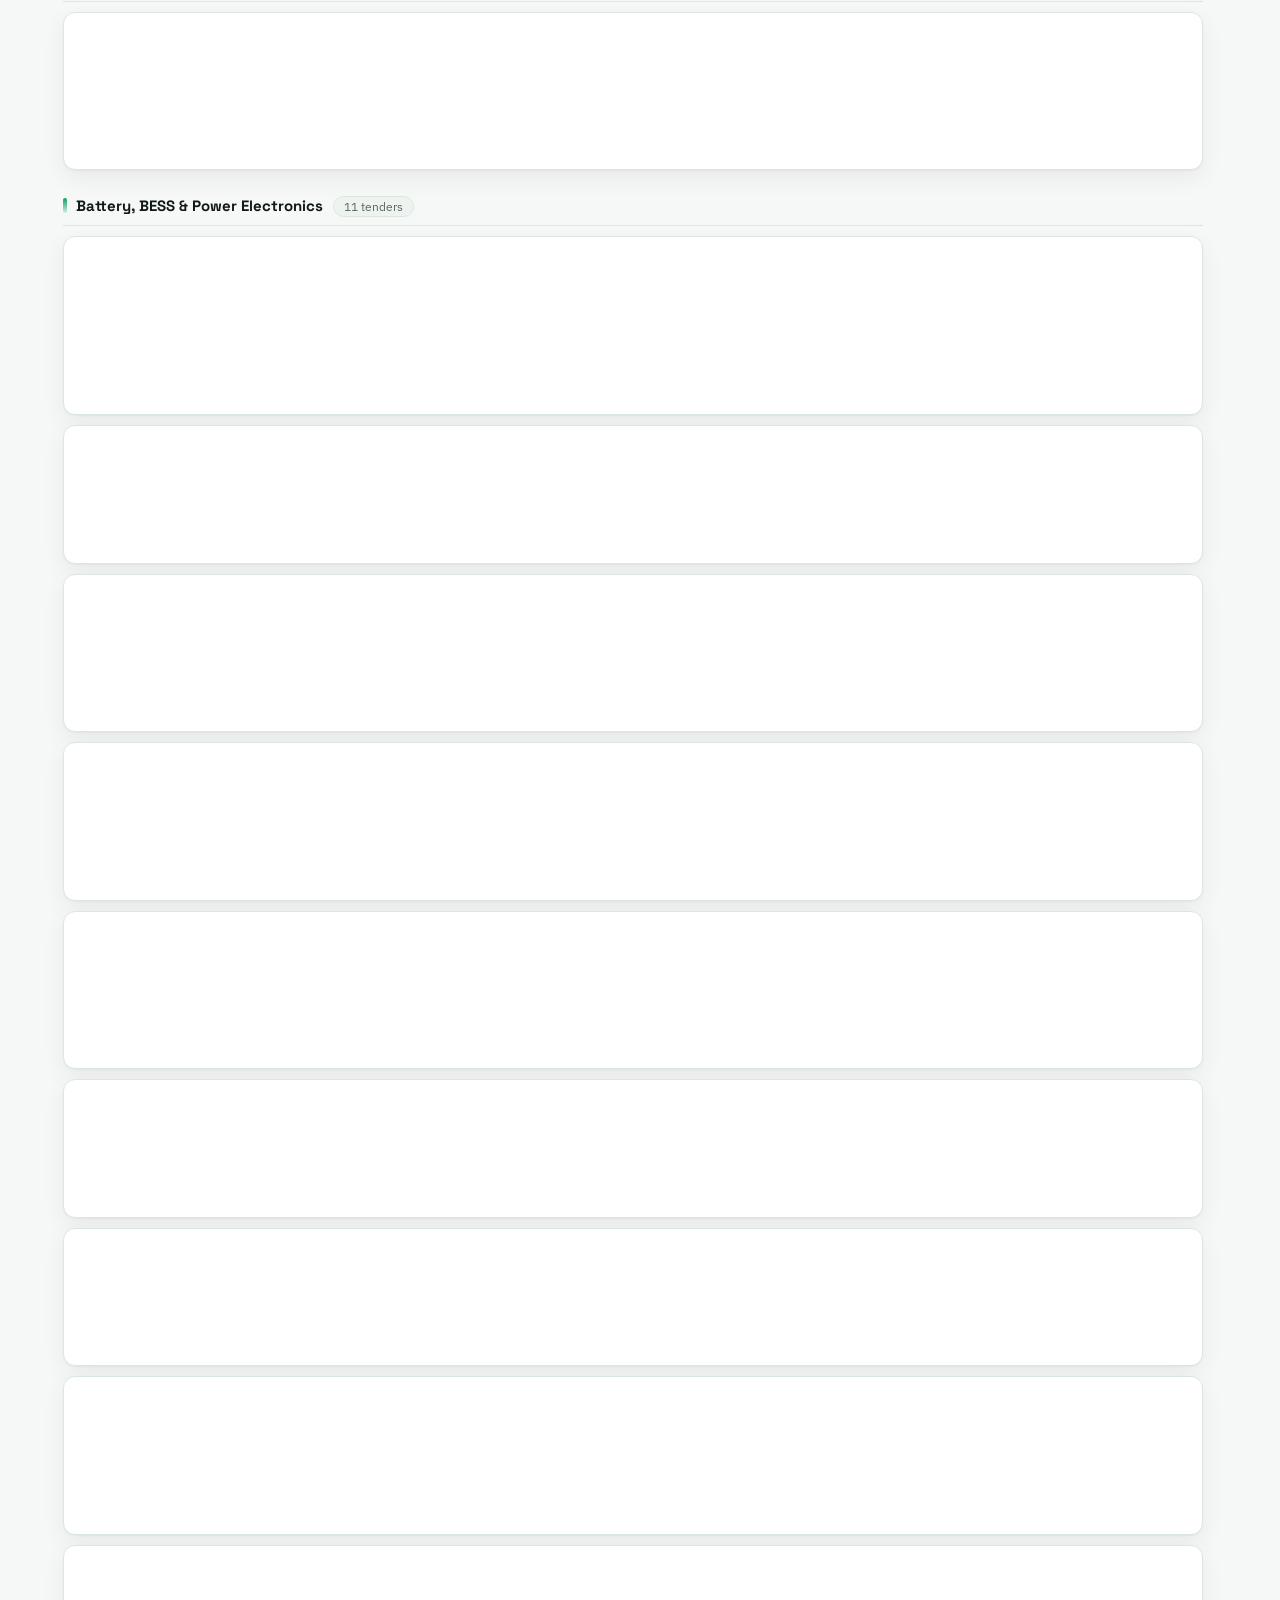
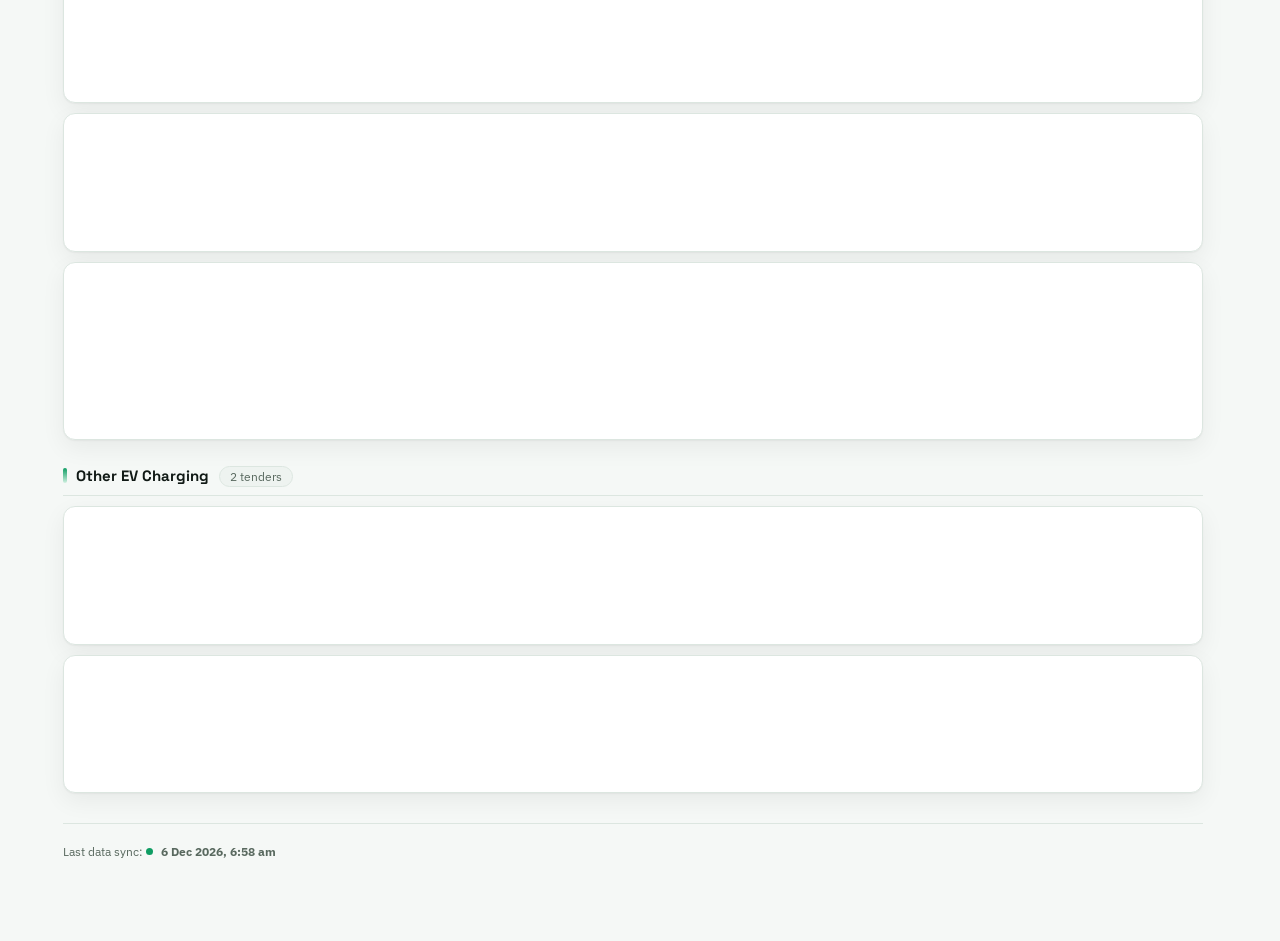
==== commit e1aa8a03: "Polish the dashboard: animations, hover effects and pointer-driven motion Aurora background, cursor " ====
--- a/docs/index.html
+++ b/docs/index.html
@@ -18,6 +18,8 @@
 <link rel="stylesheet" href="css/app.css">
 </head>
 <body>
+<div class="scroll-progress" id="scrollProgress"></div>
+<div class="cursor-glow" id="cursorGlow"></div>
 <div class="shell">
 
   <header class="top">
@@ -81,7 +83,9 @@
     </div>
   </div>
 
-  <div id="groups"></div>
+  <div id="groups" aria-busy="true">
+    <div class="skeleton"></div><div class="skeleton"></div><div class="skeleton"></div>
+  </div>
 
   <footer class="note">
     Last data sync: <strong id="syncTime"></strong>
@@ -89,6 +93,8 @@
 
 </div>
 
+<button class="to-top" id="toTop" type="button" aria-label="Back to top" title="Back to top">&uarr;</button>
+
 <!-- All behaviour lives in js/ (see js/main.js). Modules need the page served over
      http(s): run `python -m http.server` from the repo root, not file://. -->
 <script type="module" src="js/main.js"></script>
--- a/docs/css/app.css
+++ b/docs/css/app.css
@@ -267,3 +267,292 @@
 .icon-btn.active { border-color: var(--accent); color: var(--accent); }
 .icon-btn.spinning svg { animation: icon-spin .8s linear infinite; }
 @keyframes icon-spin { to { transform: rotate(360deg); } }
+
+/* ===========================================================================
+   Polish: ambient background, depth and motion.
+   Everything below moves things with transform / opacity / shadow only, so no
+   animation or hover ever changes the size or position of anything else on the
+   page. It all switches off for visitors who ask for reduced motion (last rule).
+   =========================================================================== */
+:root {
+  --ease: cubic-bezier(.2, .8, .2, 1);
+  --glow: color-mix(in srgb, var(--accent) 24%, transparent);
+  --shadow: 0 1px 2px rgba(16, 25, 21, .05), 0 8px 24px rgba(16, 25, 21, .06);
+  --shadow-up: 0 2px 4px rgba(16, 25, 21, .06), 0 16px 36px color-mix(in srgb, var(--accent) 16%, rgba(16, 25, 21, .1));
+}
+:root:not([data-theme="light"]) {
+  --shadow: 0 1px 2px rgba(0, 0, 0, .3), 0 10px 28px rgba(0, 0, 0, .28);
+  --shadow-up: 0 2px 4px rgba(0, 0, 0, .35), 0 18px 40px color-mix(in srgb, var(--accent) 14%, rgba(0, 0, 0, .4));
+}
+
+/* Ambient background: two soft accent glows behind the page */
+body {
+  background:
+    radial-gradient(900px 440px at 6% -10%, color-mix(in srgb, var(--accent) 15%, transparent), transparent 70%),
+    radial-gradient(760px 420px at 104% 2%, color-mix(in srgb, var(--accent) 9%, transparent), transparent 70%),
+    var(--bg);
+  background-attachment: fixed;
+}
+
+/* Smooth theme switch */
+body, .stat, .card, .pill, .sortsel, .icon-btn, .controls input[type="search"], .vf-slider, .toast, .due-badge, .cat-badge {
+  transition: background-color .3s var(--ease), border-color .25s var(--ease), color .25s var(--ease),
+              box-shadow .25s var(--ease), transform .25s var(--ease), opacity .25s var(--ease);
+}
+
+@keyframes rise { from { opacity: 0; transform: translateY(14px); } to { opacity: 1; transform: translateY(0); } }
+@keyframes pulse-dot { 0%, 100% { box-shadow: 0 0 0 0 color-mix(in srgb, var(--danger) 55%, transparent); } 50% { box-shadow: 0 0 0 6px transparent; } }
+@keyframes ring-out { 0% { opacity: .55; transform: scale(.92); } 70%, 100% { opacity: 0; transform: scale(1.3); } }
+@keyframes bolt-beat { 0%, 100% { transform: scale(1); } 50% { transform: scale(1.14); } }
+@keyframes shimmer { to { background-position: -200% 0; } }
+@keyframes badge-pulse { 0%, 100% { box-shadow: 0 0 0 0 color-mix(in srgb, var(--danger) 35%, transparent); } 50% { box-shadow: 0 0 0 5px transparent; } }
+
+/* Header */
+.brand-mark { position: relative; box-shadow: 0 6px 18px var(--glow); }
+.brand-mark::after {
+  content: ''; position: absolute; inset: -4px; border-radius: 14px;
+  border: 1.5px solid var(--accent); opacity: 0; animation: ring-out 3s var(--ease) infinite;
+}
+.brand-mark svg { animation: bolt-beat 3s ease-in-out infinite; }
+.brand h1 {
+  background: linear-gradient(90deg, var(--text) 35%, var(--accent));
+  -webkit-background-clip: text; background-clip: text; color: transparent;
+}
+.icon-btn { box-shadow: var(--shadow); }
+.icon-btn:hover { transform: translateY(-2px); box-shadow: 0 6px 16px var(--glow); }
+.icon-btn:active { transform: scale(.94); }
+.icon-btn svg { transition: transform .45s var(--ease); }
+#themeToggle:hover svg { transform: rotate(60deg); }
+#notifyToggle:hover svg { transform: rotate(14deg); }
+
+/* Stat tiles */
+.stat { position: relative; box-shadow: var(--shadow); animation: rise .55s var(--ease) backwards; }
+.stat:nth-child(2) { animation-delay: .06s; }
+.stat:nth-child(3) { animation-delay: .12s; }
+.stat:nth-child(4) { animation-delay: .18s; }
+.stat::before {
+  content: ''; position: absolute; left: 16px; right: 16px; top: -1px; height: 2px; border-radius: 2px;
+  background: linear-gradient(90deg, var(--accent), transparent);
+  transform: scaleX(.22); transform-origin: left; transition: transform .5s var(--ease);
+}
+.stat:hover { transform: translateY(-3px); border-color: color-mix(in srgb, var(--accent) 45%, var(--border)); box-shadow: var(--shadow-up); }
+.stat:hover::before { transform: scaleX(1); }
+.stat.urgent::before { background: linear-gradient(90deg, var(--danger), transparent); }
+.stat.urgent .num::after {
+  content: ''; display: inline-block; width: 7px; height: 7px; border-radius: 50%; background: var(--danger);
+  margin-left: 9px; vertical-align: middle; animation: pulse-dot 1.8s infinite;
+}
+.stat .num { font-variant-numeric: tabular-nums; }
+
+/* Controls */
+.controls input[type="search"], .sortsel { box-shadow: var(--shadow); }
+.controls input[type="search"]:hover, .sortsel:hover { border-color: color-mix(in srgb, var(--accent) 40%, var(--border)); }
+.controls input[type="search"]:focus, .sortsel:focus { outline: none; border-color: var(--accent); box-shadow: 0 0 0 4px var(--glow); }
+
+/* Pills */
+.pill:hover { transform: translateY(-2px); border-color: color-mix(in srgb, var(--accent) 50%, var(--border)); color: var(--text); box-shadow: 0 6px 14px var(--glow); }
+.pill:active { transform: scale(.95); }
+.pill.active {
+  background: linear-gradient(135deg, color-mix(in srgb, var(--accent) 24%, var(--surface)), var(--accent-dim));
+  box-shadow: 0 5px 16px var(--glow); font-weight: 600;
+}
+
+/* Value slider: custom track (filled up to the thumb, set from js/main.js) and thumb */
+.value-row:not([hidden]) { animation: rise .4s var(--ease) backwards; }
+.vf-slider { box-shadow: var(--shadow); }
+.vf-slider:hover { border-color: color-mix(in srgb, var(--accent) 45%, var(--border)); }
+.vf-slider input[type="range"] { -webkit-appearance: none; appearance: none; height: 22px; background: transparent; }
+.vf-slider input[type="range"]::-webkit-slider-runnable-track {
+  height: 6px; border-radius: 6px;
+  background: linear-gradient(90deg, var(--accent) var(--p, 0%), color-mix(in srgb, var(--text-dim) 26%, transparent) var(--p, 0%));
+}
+.vf-slider input[type="range"]::-webkit-slider-thumb {
+  -webkit-appearance: none; appearance: none; width: 18px; height: 18px; margin-top: -6px; border-radius: 50%;
+  background: #fff; border: 3px solid var(--accent); box-shadow: 0 2px 10px var(--glow); transition: transform .15s var(--ease);
+}
+.vf-slider input[type="range"]::-webkit-slider-thumb:hover { transform: scale(1.18); }
+.vf-slider input[type="range"]:active::-webkit-slider-thumb { transform: scale(1.28); }
+.vf-slider input[type="range"]::-moz-range-track { height: 6px; border-radius: 6px; background: color-mix(in srgb, var(--text-dim) 26%, transparent); }
+.vf-slider input[type="range"]::-moz-range-progress { height: 6px; border-radius: 6px; background: var(--accent); }
+.vf-slider input[type="range"]::-moz-range-thumb {
+  width: 12px; height: 12px; border-radius: 50%; background: #fff; border: 3px solid var(--accent); box-shadow: 0 2px 10px var(--glow);
+}
+.vf-slider input[type="range"]:focus-visible { outline: none; }
+.vf-slider input[type="range"]:focus-visible::-webkit-slider-thumb { box-shadow: 0 0 0 5px var(--glow); }
+
+/* Group headings */
+.group-head h2::before {
+  content: ''; display: inline-block; width: 4px; height: 15px; margin-right: 9px; vertical-align: -2px;
+  border-radius: 2px; background: linear-gradient(180deg, var(--accent), var(--accent-dim));
+}
+.group-head .count { background: var(--surface-2); border: 1px solid var(--border); border-radius: 20px; padding: 2px 10px; }
+
+/* Cards: rise in (when the list was just changed), lift on hover, accent bar sweeps in */
+.card { box-shadow: var(--shadow); }
+#groups.enter .card { animation: rise .5s var(--ease) backwards; animation-delay: calc(var(--i, 0) * 32ms); }
+.card::after {
+  content: ''; position: absolute; left: -1px; top: 12px; bottom: 12px; width: 3px; border-radius: 3px;
+  background: var(--accent); transform: scaleY(0); transition: transform .3s var(--ease); pointer-events: none;
+}
+.card.urgent::after, .card.soon::after { display: none; }
+.card.clickable { transition: background-color .3s var(--ease), border-color .25s var(--ease), box-shadow .3s var(--ease), transform .3s var(--ease); }
+.card.clickable:hover { transform: translateY(-3px); box-shadow: var(--shadow-up); }
+.card.clickable:hover::after { transform: scaleY(1); }
+.card.clickable:active { transform: translateY(-1px) scale(.995); }
+.card.isnew::before {
+  background: linear-gradient(110deg, var(--accent) 30%, color-mix(in srgb, var(--accent) 45%, #fff) 50%, var(--accent) 70%);
+  background-size: 200% 100%; animation: shimmer 2.6s linear infinite;
+}
+.card.urgent .due-badge { animation: badge-pulse 2s infinite; }
+.cat-badge { transition: transform .25s var(--ease); }
+.card:hover .cat-badge { transform: translateX(2px); }
+.card-action-btn { transition: background-color .25s var(--ease), color .25s var(--ease), border-color .25s var(--ease), box-shadow .25s var(--ease), transform .2s var(--ease); }
+.card:hover .card-action-btn, .card-action-btn:hover { background: var(--accent); color: var(--bg); box-shadow: 0 6px 16px var(--glow); }
+.card-action-btn:active { transform: scale(.95); }
+
+/* Loading skeleton (replaced by the real list as soon as data arrives) */
+.skeleton { height: 96px; border-radius: 12px; margin-bottom: 10px; border: 1px solid var(--border);
+  background: linear-gradient(100deg, var(--surface) 30%, var(--surface-2) 50%, var(--surface) 70%);
+  background-size: 200% 100%; animation: shimmer 1.4s linear infinite; }
+
+/* Toasts slide in from the right */
+@keyframes toast-in { from { opacity: 0; transform: translateX(28px) scale(.97); } to { opacity: 1; transform: translateX(0) scale(1); } }
+.toast { animation: toast-in .4s var(--ease); }
+
+/* Back to top */
+.to-top {
+  position: fixed; right: 20px; bottom: 22px; z-index: 40; width: 42px; height: 42px; border-radius: 50%;
+  display: flex; align-items: center; justify-content: center; cursor: pointer; font-size: 18px; line-height: 1;
+  background: var(--accent); color: var(--bg); border: 0; box-shadow: 0 8px 22px var(--glow);
+  opacity: 0; transform: translateY(14px) scale(.9); pointer-events: none;
+  transition: opacity .3s var(--ease), transform .3s var(--ease), box-shadow .25s var(--ease);
+}
+.to-top.show { opacity: 1; transform: none; pointer-events: auto; }
+.to-top.show:hover { transform: translateY(-3px); box-shadow: 0 12px 28px var(--glow); }
+
+@media (prefers-reduced-motion: reduce) {
+  *, *::before, *::after {
+    animation-duration: .001ms !important; animation-iteration-count: 1 !important;
+    transition-duration: .001ms !important; scroll-behavior: auto !important;
+  }
+}
+
+/* ===========================================================================
+   More effects: drifting aurora, cursor glow, spotlight + tilt, ripples,
+   scroll progress and reveal, radar empty state, theme-switch reveal.
+   Again transform / opacity / shadow only: nothing here moves the layout.
+   =========================================================================== */
+
+/* Drifting aurora behind everything */
+body::before {
+  content: ''; position: fixed; inset: -25%; z-index: -1; pointer-events: none;
+  background:
+    radial-gradient(34% 30% at 22% 28%, color-mix(in srgb, var(--accent) 16%, transparent), transparent 70%),
+    radial-gradient(30% 34% at 78% 24%, color-mix(in srgb, var(--accent) 10%, transparent), transparent 70%),
+    radial-gradient(36% 30% at 56% 82%, color-mix(in srgb, var(--accent) 9%, transparent), transparent 70%);
+  filter: blur(30px);
+  animation: aurora 26s ease-in-out infinite alternate;
+}
+@keyframes aurora {
+  0%   { transform: translate3d(0, 0, 0) rotate(0deg) scale(1); }
+  50%  { transform: translate3d(3%, 4%, 0) rotate(6deg) scale(1.08); }
+  100% { transform: translate3d(-4%, 2%, 0) rotate(-5deg) scale(1.02); }
+}
+
+/* Soft glow that trails the cursor (moved by js/fx.js) */
+.cursor-glow {
+  position: fixed; left: 0; top: 0; z-index: 0; width: 520px; height: 520px; border-radius: 50%;
+  pointer-events: none; opacity: 0; transition: opacity .5s var(--ease);
+  background: radial-gradient(closest-side, color-mix(in srgb, var(--accent) 13%, transparent), transparent);
+  will-change: transform;
+}
+.cursor-glow.on { opacity: 1; }
+.shell { position: relative; z-index: 1; }
+
+/* Scroll progress bar */
+.scroll-progress {
+  position: fixed; left: 0; top: 0; right: 0; height: 3px; z-index: 120; pointer-events: none;
+  background: linear-gradient(90deg, var(--accent-dim), var(--accent)); transform: scaleX(0); transform-origin: left;
+  box-shadow: 0 0 10px var(--glow);
+}
+
+/* Header drops in */
+header.top { animation: rise .7s var(--ease) backwards; }
+
+/* Spotlight under the cursor on cards and stat tiles; slight tilt on cards */
+.card.clickable:hover, .stat:hover {
+  background-image: radial-gradient(320px circle at var(--mx, 50%) var(--my, 0%), color-mix(in srgb, var(--accent) 11%, transparent), transparent 62%);
+}
+.card.clickable { transform-style: preserve-3d; }
+.card.clickable:hover {
+  transform: translateY(-3px) perspective(1000px) rotateX(var(--rx, 0deg)) rotateY(var(--ry, 0deg));
+}
+.card.clickable:hover .card-action-btn { transform: translateZ(0); }
+
+/* Header buttons lean towards the cursor */
+.icon-btn:hover { transform: translate(var(--tx, 0px), calc(var(--ty, 0px) - 2px)); }
+
+/* Ripples */
+.pill, .icon-btn, .card-action-btn, .new-toolbar button, .to-top { position: relative; overflow: hidden; }
+.to-top { position: fixed; }
+.ripple {
+  position: absolute; border-radius: 50%; pointer-events: none;
+  background: color-mix(in srgb, currentColor 35%, transparent); transform: scale(0); opacity: .55;
+  animation: ripple .65s var(--ease) forwards;
+}
+@keyframes ripple { to { transform: scale(1); opacity: 0; } }
+
+/* Cards below the first screen fade up as they scroll into view */
+#groups.enter .card.reveal { animation: none; }
+.card.reveal { opacity: 0; transform: translateY(22px); }
+.card.reveal.in { opacity: 1; transform: none; transition: opacity .55s var(--ease), transform .55s var(--ease); }
+.card.reveal.in.clickable:hover { transform: translateY(-3px) perspective(1000px) rotateX(var(--rx, 0deg)) rotateY(var(--ry, 0deg)); }
+
+/* Urgent cards: the red edge glows when you hover */
+.card.urgent.clickable:hover { box-shadow: var(--shadow-up), -6px 0 18px -6px color-mix(in srgb, var(--danger) 60%, transparent); }
+
+/* Live "last synced" dot */
+#syncTime::before {
+  content: ''; display: inline-block; width: 7px; height: 7px; margin-right: 8px; border-radius: 50%;
+  background: var(--accent); vertical-align: 1px; animation: live-dot 2.2s ease-out infinite;
+}
+@keyframes live-dot { 0% { box-shadow: 0 0 0 0 color-mix(in srgb, var(--accent) 60%, transparent); } 100% { box-shadow: 0 0 0 9px transparent; } }
+
+/* Empty state: a radar that sweeps */
+.radar {
+  position: relative; width: 96px; height: 96px; margin: 0 auto 18px; border-radius: 50%;
+  border: 1.5px solid color-mix(in srgb, var(--accent) 55%, transparent);
+  background:
+    radial-gradient(circle, color-mix(in srgb, var(--accent) 80%, transparent) 0 2px, transparent 3px),
+    repeating-radial-gradient(circle, transparent 0 15px, color-mix(in srgb, var(--accent) 30%, transparent) 15px 16px);
+  box-shadow: 0 0 28px var(--glow);
+  overflow: hidden;
+}
+.radar::before {
+  content: ''; position: absolute; inset: 0; border-radius: 50%;
+  background: conic-gradient(from 0deg, transparent 0 292deg, color-mix(in srgb, var(--accent) 55%, transparent) 360deg);
+  animation: radar-sweep 2.8s linear infinite;
+}
+.radar::after {
+  content: ''; position: absolute; left: 64%; top: 30%; width: 6px; height: 6px; border-radius: 50%;
+  background: var(--accent); box-shadow: 0 0 10px var(--accent); animation: blip 2.8s ease-out infinite;
+}
+@keyframes radar-sweep { to { transform: rotate(360deg); } }
+@keyframes blip { 0%, 30% { opacity: 0; transform: scale(.4); } 45% { opacity: 1; transform: scale(1.2); } 100% { opacity: 0; transform: scale(1); } }
+.empty p { margin: 0; }
+
+/* Theme switch: the new theme grows out of the toggle button (js/fx.js drives the clip) */
+::view-transition-old(root), ::view-transition-new(root) { animation: none; mix-blend-mode: normal; }
+::view-transition-old(root) { z-index: 1; }
+::view-transition-new(root) { z-index: 2; }
+
+@media (prefers-reduced-motion: reduce) {
+  body::before, .cursor-glow, .radar::before, .radar::after, #syncTime::before { animation: none !important; }
+  .card.reveal { opacity: 1; transform: none; }
+}
+@media (hover: none), (pointer: coarse) { .cursor-glow { display: none; } }
+
+/* The source-portals list pops out under its tile: lift the hovered tile above the controls and
+   pills below it. (Pills and buttons became positioned for their click ripples, so without this
+   they painted over the list.) */
+.stat:hover, .stat:focus-within { z-index: 30; }
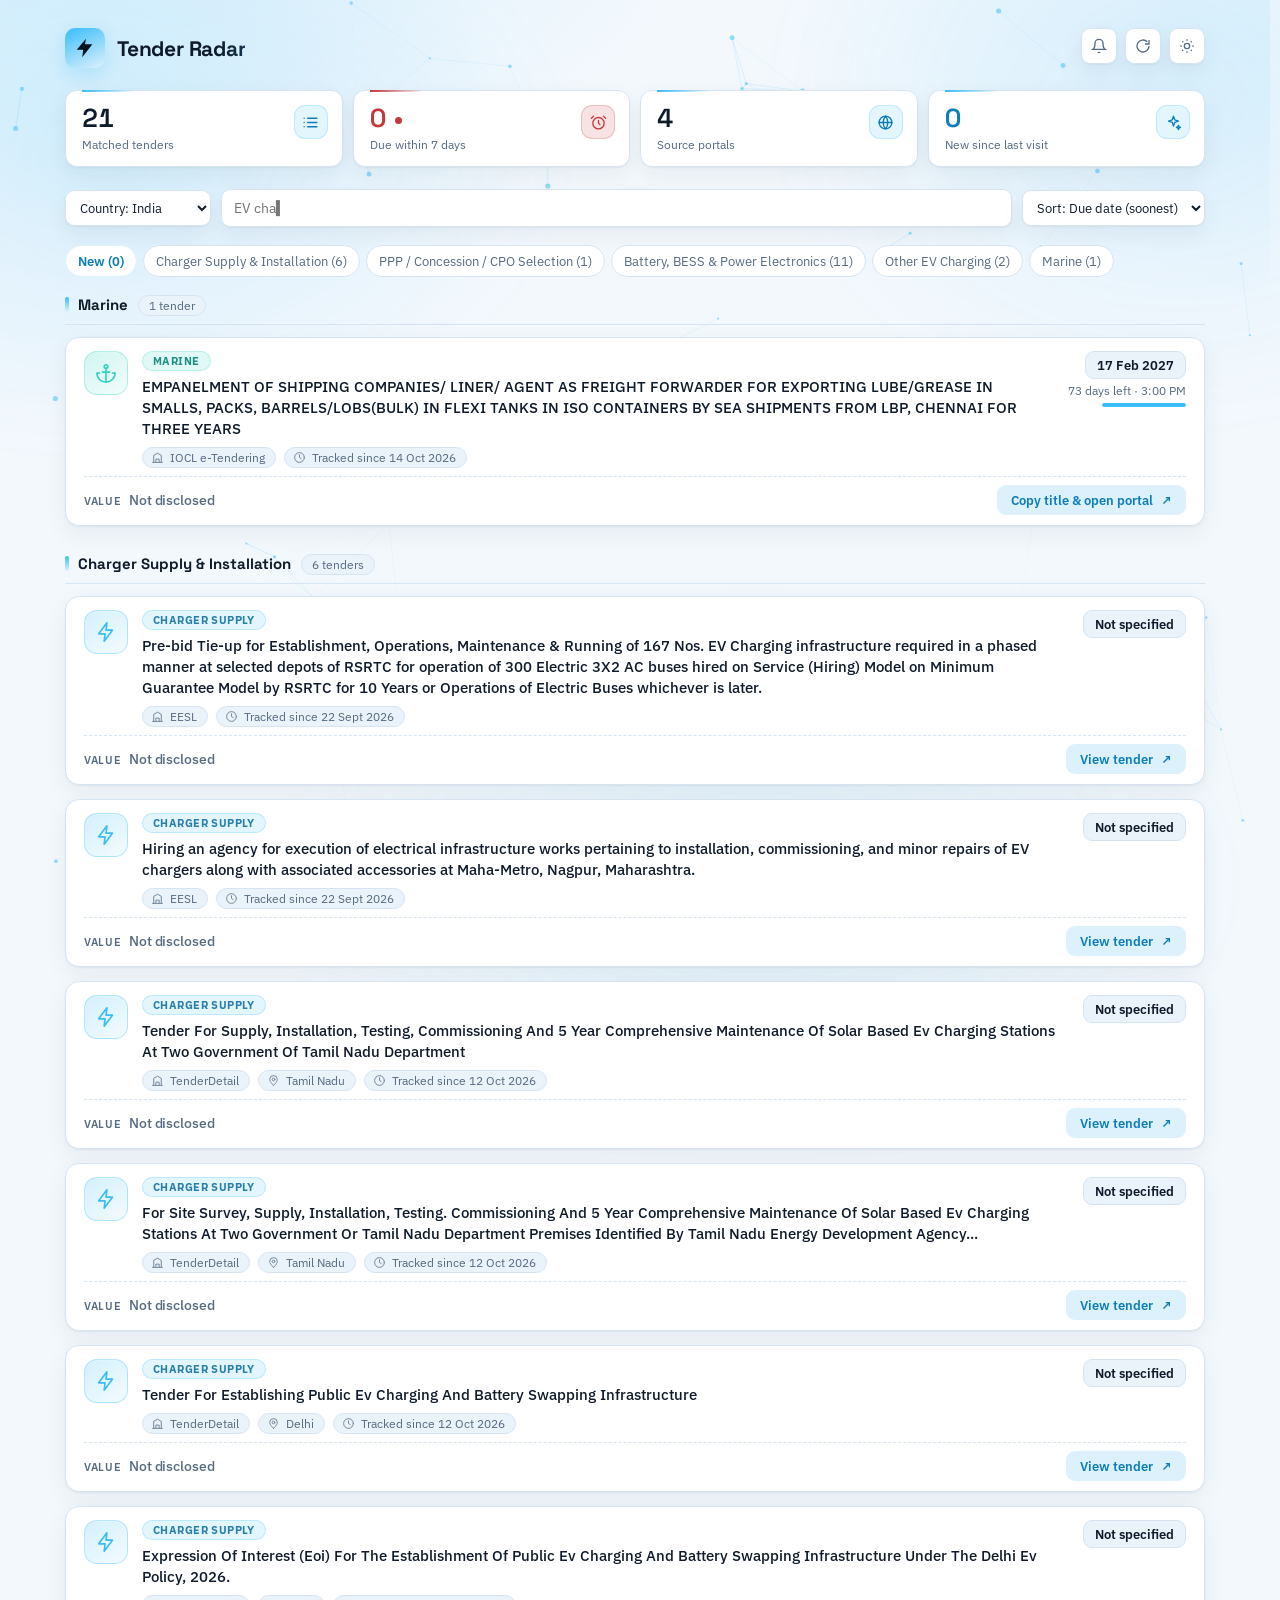
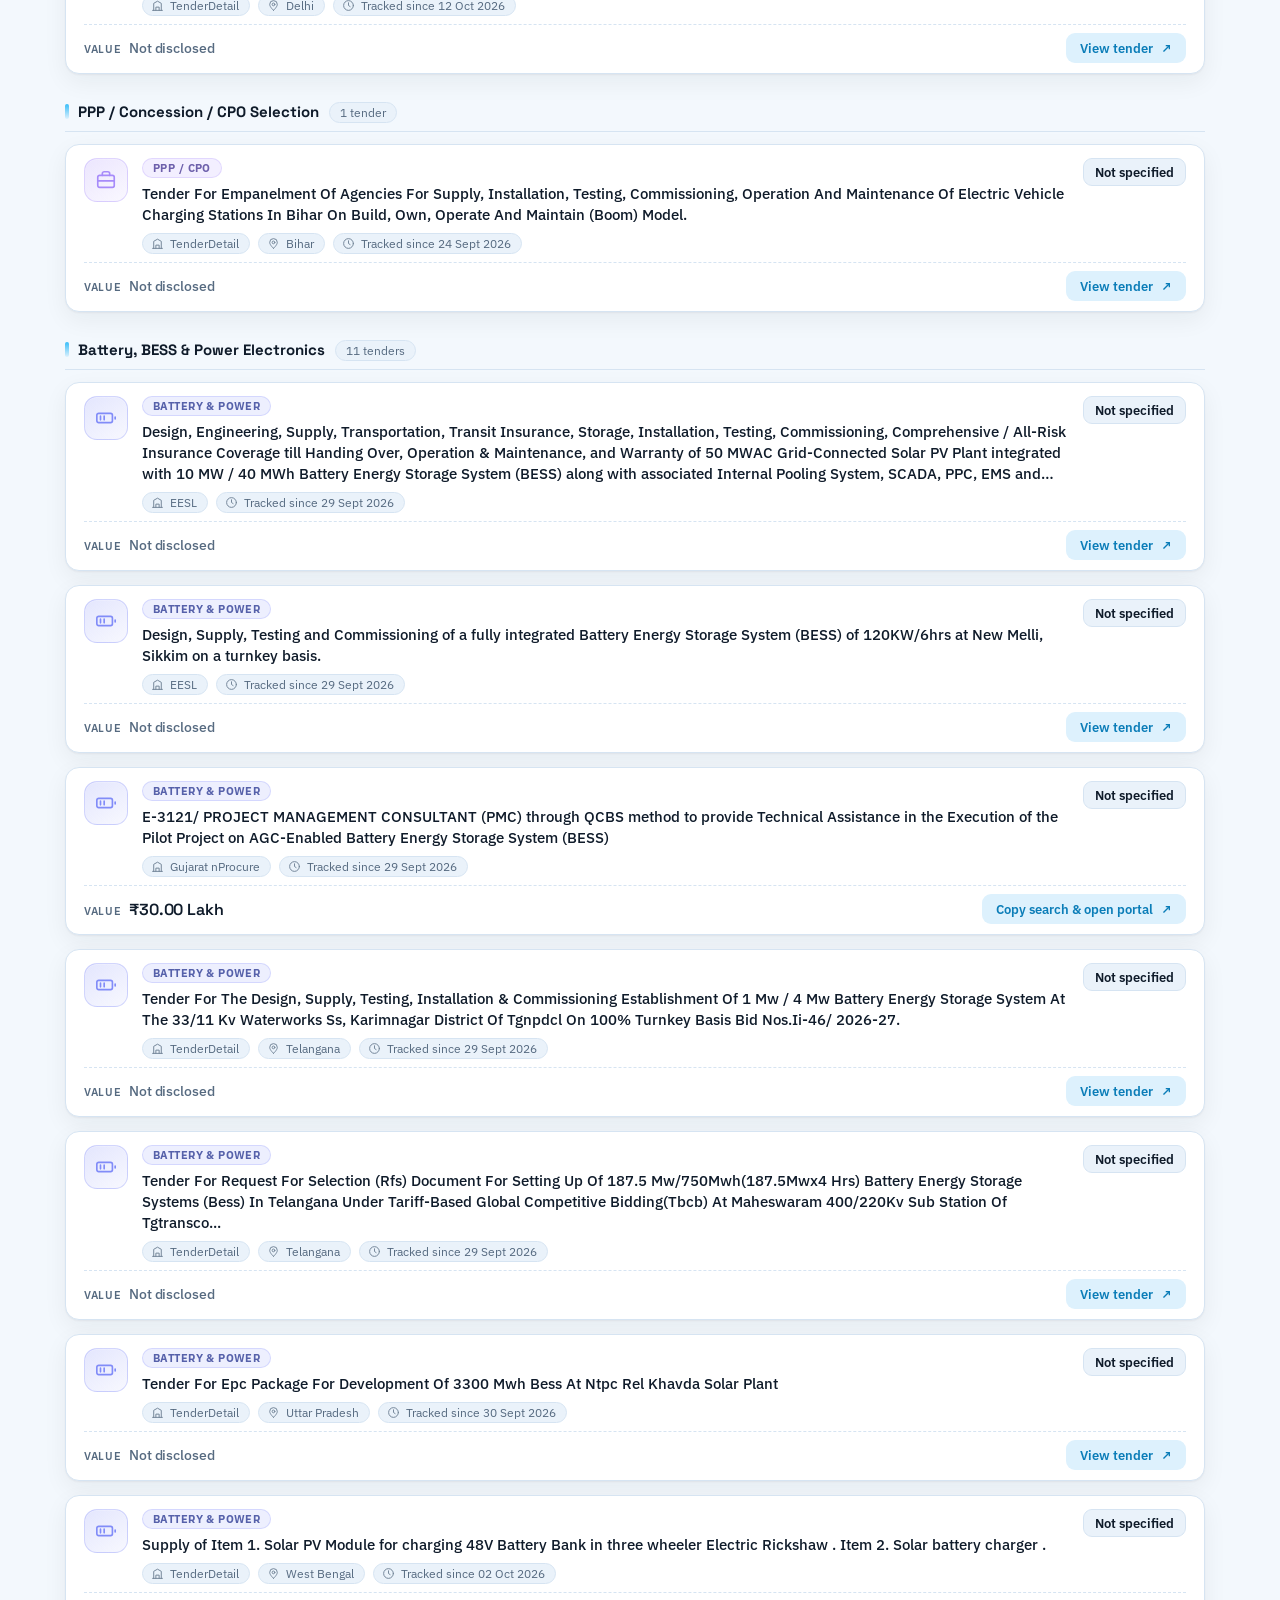
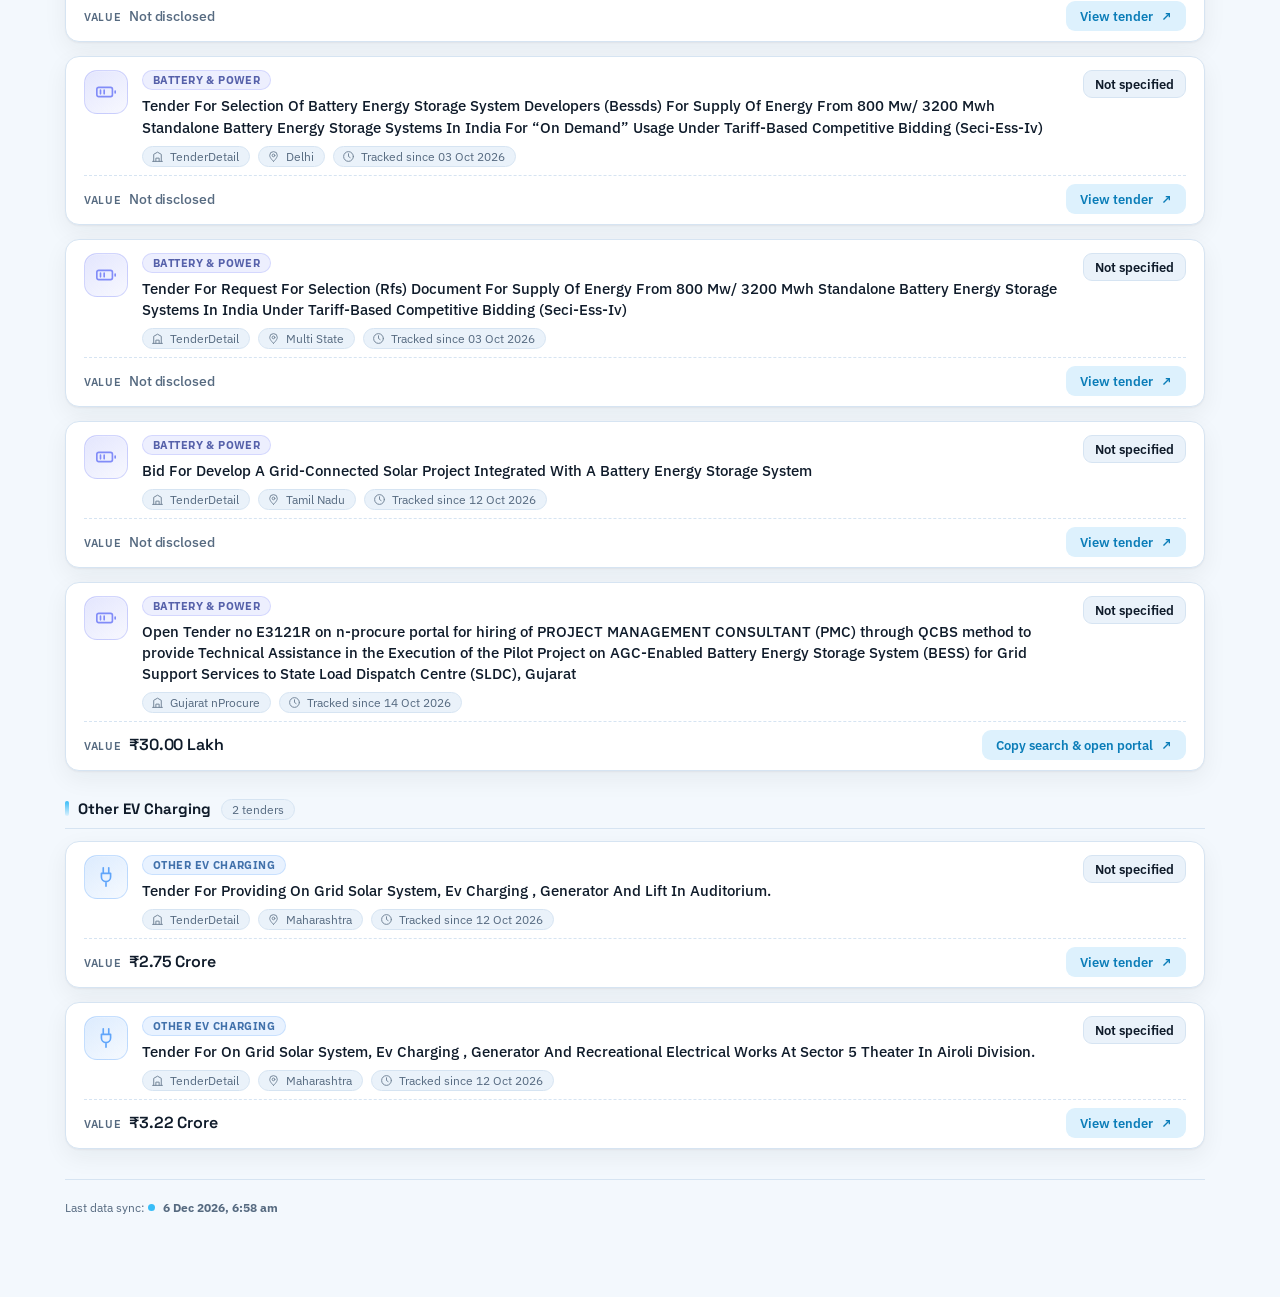
==== commit fd301a94: "Add particle network, dot cursor, click sparks and more dashboard effects Co-Authored-By: Claude Son" ====
--- a/docs/index.html
+++ b/docs/index.html
@@ -25,11 +25,10 @@
   <header class="top">
     <div class="brand">
       <div class="brand-mark">
-        <svg viewBox="0 0 24 24" fill="none"><path d="M13 2 3 14h7l-1 8 11-14h-8l1-6z" fill="#08150F"/></svg>
+        <svg viewBox="0 0 24 24" fill="none"><path d="M13 2 3 14h7l-1 8 11-14h-8l1-6z" fill="#06121F"/></svg>
       </div>
       <div>
         <h1>Tender Radar</h1>
-        <div class="sub">EV charging, battery &amp; power electronics &middot; matched from official govt &amp; PSU portals</div>
       </div>
     </div>
     <div class="top-actions">
@@ -53,10 +52,10 @@
   </div>
 
   <div class="stats">
-    <div class="stat clickable" id="statTotalTile" role="button" tabindex="0" title="Show all tenders"><div class="num" id="statTotal">0</div><div class="lbl">Matched tenders</div></div>
-    <div class="stat urgent"><div class="num" id="statUrgent">0</div><div class="lbl">Due within 7 days</div></div>
-    <div class="stat has-tip" tabindex="0"><div class="num" id="statSources">0</div><div class="lbl">Source portals</div><div class="tip" id="statSourcesTip" role="tooltip"></div></div>
-    <div class="stat new clickable" id="statNewTile" role="button" tabindex="0" title="Show only the new tenders"><div class="num" id="statNew">0</div><div class="lbl">New since last visit</div></div>
+    <div class="stat clickable" id="statTotalTile" role="button" tabindex="0" title="Show all tenders"><span class="stat-ic"><svg width="17" height="17" viewBox="0 0 24 24" fill="none" stroke="currentColor" stroke-width="1.9" stroke-linecap="round" stroke-linejoin="round" aria-hidden="true"><path d="M8 6h13M8 12h13M8 18h13M3 6h.01M3 12h.01M3 18h.01"/></svg></span><div class="num" id="statTotal">0</div><div class="lbl">Matched tenders</div></div>
+    <div class="stat urgent"><span class="stat-ic"><svg width="17" height="17" viewBox="0 0 24 24" fill="none" stroke="currentColor" stroke-width="1.9" stroke-linecap="round" stroke-linejoin="round" aria-hidden="true"><circle cx="12" cy="13" r="8"/><path d="M12 9v4l2 2M5 3 2 6M22 6l-3-3"/></svg></span><div class="num" id="statUrgent">0</div><div class="lbl">Due within 7 days</div></div>
+    <div class="stat has-tip" tabindex="0"><span class="stat-ic"><svg width="17" height="17" viewBox="0 0 24 24" fill="none" stroke="currentColor" stroke-width="1.9" stroke-linecap="round" stroke-linejoin="round" aria-hidden="true"><circle cx="12" cy="12" r="9"/><path d="M3 12h18M12 3a14 14 0 0 1 0 18M12 3a14 14 0 0 0 0 18"/></svg></span><div class="num" id="statSources">0</div><div class="lbl">Source portals</div><div class="tip" id="statSourcesTip" role="tooltip"></div></div>
+    <div class="stat new clickable" id="statNewTile" role="button" tabindex="0" title="Show only the new tenders"><span class="stat-ic"><svg width="17" height="17" viewBox="0 0 24 24" fill="none" stroke="currentColor" stroke-width="1.9" stroke-linecap="round" stroke-linejoin="round" aria-hidden="true"><path d="M12 3l1.8 5.2L19 10l-5.2 1.8L12 17l-1.8-5.2L5 10l5.2-1.8L12 3zM19 16l.8 2.2L22 19l-2.2.8L19 22l-.8-2.2L16 19l2.2-.8L19 16z"/></svg></span><div class="num" id="statNew">0</div><div class="lbl">New since last visit</div></div>
   </div>
 
   <div class="controls">
--- a/docs/css/app.css
+++ b/docs/css/app.css
@@ -4,36 +4,40 @@
    (js/main.js) switches it to "dark" and remembers the choice. */
 
 :root {
-  --bg: #0D1512;
-  --surface: #131E19;
-  --surface-2: #182620;
-  --border: #223129;
-  --text: #E7EEE9;
-  --text-dim: #8FA398;
-  --accent: #33E0A0;
-  --accent-dim: #1B7A57;
+  --bg: #0B1420;
+  --surface: #111C2B;
+  --surface-2: #172538;
+  --border: #223249;
+  --text: #E6EEF7;
+  --text-dim: #8CA3BD;
+  --accent: #7DD3FC;
+  --accent-dim: #1F4E73;
+  --accent-ink: #7DD3FC;
+  --on-accent: #062033;
   --warn: #F5B542;
   --danger: #EF5D5D;
-  --focus: #33E0A0;
+  --focus: #7DD3FC;
 }
 :root:not([data-theme="light"]) { color-scheme: dark; }
 :root[data-theme="light"] {
-  --bg: #F5F8F6;
+  --bg: #F3F8FD;
   --surface: #FFFFFF;
-  --surface-2: #EEF3F0;
-  --border: #DCE6E0;
-  --text: #101915;
-  --text-dim: #59695F;
-  --accent: #0F9D63;
-  --accent-dim: #CFF0E0;
+  --surface-2: #EAF2FA;
+  --border: #D6E4F2;
+  --text: #0F1B2A;
+  --text-dim: #566A80;
+  --accent: #38BDF8;
+  --accent-dim: #DDF1FD;
+  --accent-ink: #0B7DB8;
+  --on-accent: #062033;
   --warn: #B5790A;
   --danger: #C43A3A;
   color-scheme: light;
 }
 @media (prefers-color-scheme: light) {
   :root:not([data-theme="dark"]) {
-    --bg: #F5F8F6; --surface: #FFFFFF; --surface-2: #EEF3F0; --border: #DCE6E0;
-    --text: #101915; --text-dim: #59695F; --accent: #0F9D63; --accent-dim: #CFF0E0; --warn: #B5790A; --danger: #C43A3A;
+    --bg: #F3F8FD; --surface: #FFFFFF; --surface-2: #EAF2FA; --border: #D6E4F2;
+    --text: #0F1B2A; --text-dim: #566A80; --accent: #38BDF8; --accent-dim: #DDF1FD; --accent-ink: #0B7DB8; --on-accent: #062033; --warn: #B5790A; --danger: #C43A3A;
     color-scheme: light;
   }
 }
@@ -51,7 +55,7 @@
 h1, h2, h3, .display { font-family: 'Space Grotesk', system-ui, sans-serif; }
 .mono { font-family: 'IBM Plex Mono', monospace; }
 
-a { color: var(--accent); }
+a { color: var(--accent-ink); }
 button:focus-visible, input:focus-visible, select:focus-visible, [tabindex]:focus-visible {
   outline: 2px solid var(--focus); outline-offset: 2px;
 }
@@ -80,7 +84,7 @@
   display: flex; align-items: center; justify-content: center;
   transition: border-color .15s, color .15s;
 }
-.icon-btn:hover { border-color: var(--accent); color: var(--accent); }
+.icon-btn:hover { border-color: var(--accent); color: var(--accent-ink); }
 
 /* Stat strip */
 .stats { display: grid; grid-template-columns: repeat(4, 1fr); gap: 10px; margin-bottom: 22px; }
@@ -91,7 +95,7 @@
 .stat .num { font-family: 'Space Grotesk', sans-serif; font-size: 26px; font-weight: 600; line-height: 1; }
 .stat .lbl { font-size: 12px; color: var(--text-dim); margin-top: 6px; }
 .stat.urgent .num { color: var(--danger); }
-.stat.new .num { color: var(--accent); }
+.stat.new .num { color: var(--accent-ink); }
 .stat.has-tip { position: relative; cursor: help; }
 .stat .tip {
   display: none; position: absolute; left: 0; top: calc(100% + 6px); z-index: 20;
@@ -101,7 +105,7 @@
 }
 .stat .tip::before { content: ''; position: absolute; left: 0; right: 0; top: -8px; height: 8px; } /* no gap to lose hover in */
 .stat .tip a, .stat .tip span { display: block; }
-.stat .tip a { color: var(--accent); text-decoration: none; }
+.stat .tip a { color: var(--accent-ink); text-decoration: none; }
 .stat .tip a:hover { text-decoration: underline; }
 .stat.has-tip:hover .tip, .stat.has-tip:focus .tip, .stat.has-tip:focus-within .tip { display: block; }
 
@@ -124,7 +128,7 @@
   margin-bottom: 14px; font-size: 13px; color: var(--text-dim);
 }
 .new-toolbar button {
-  background: var(--accent); color: var(--bg); border: 0; border-radius: 7px;
+  background: var(--accent); color: var(--on-accent); border: 0; border-radius: 7px;
   padding: 7px 12px; font-size: 12.5px; font-weight: 600; cursor: pointer;
 }
 .new-toolbar button:hover { opacity: .85; }
@@ -146,7 +150,7 @@
 }
 .pill.active { background: var(--accent-dim); border-color: var(--accent); color: var(--text); }
 /* "New": not a category but the unseen tenders, so it's set apart in the accent colour. */
-.pill-new { color: var(--accent); border-color: var(--accent-dim); font-weight: 600; }
+.pill-new { color: var(--accent-ink); border-color: var(--accent-dim); font-weight: 600; }
 .stat.clickable { cursor: pointer; transition: border-color .15s; }
 .stat.clickable:hover { border-color: var(--accent); }
 .sortsel {
@@ -166,57 +170,100 @@
 .vf-slider output { width: 84px; text-align: right; font-size: 12.5px; font-weight: 600; color: var(--text); white-space: nowrap; }
 
 /* Groups & cards */
-.group { margin-bottom: 26px; }
+.group { margin-bottom: 28px; }
 .group-head {
-  display: flex; align-items: baseline; gap: 10px; margin-bottom: 10px;
+  display: flex; align-items: baseline; gap: 10px; margin-bottom: 12px;
   padding-bottom: 8px; border-bottom: 1px solid var(--border);
 }
 .group-head h2 { font-size: 15px; margin: 0; }
 .group-head .count { font-size: 12px; color: var(--text-dim); }
 
-.card-grid { display: grid; grid-template-columns: 1fr; gap: 10px; }
+.card-grid { display: grid; grid-template-columns: 1fr; gap: 14px; }
 .card {
-  background: var(--surface); border: 1px solid var(--border); border-radius: 12px;
-  padding: 14px 16px; position: relative;
-  display: grid; grid-template-columns: 1fr auto; gap: 14px; align-items: start;
-}
-.card.clickable { cursor: pointer; transition: border-color .15s, background .15s; }
-.card.clickable:hover { border-color: var(--accent); background: var(--surface-2); }
+  --cat: var(--accent);
+  position: relative; overflow: visible;
+  display: grid; grid-template-columns: 44px 1fr auto; column-gap: 14px; row-gap: 8px; align-items: start;
+  background: var(--surface); border: 1px solid var(--border); border-radius: 14px;
+  padding: 13px 18px 10px;
+}
 .card.urgent { border-left: 3px solid var(--danger); }
 .card.soon { border-left: 3px solid var(--warn); }
 .card.isnew::before {
-  content: 'NEW'; position: absolute; top: -1px; left: 14px; transform: translateY(-50%);
-  background: var(--accent); color: var(--bg); font-size: 10px; font-weight: 700;
-  letter-spacing: .04em; padding: 2px 7px; border-radius: 5px;
-}
-.card-top-row { display: flex; align-items: center; gap: 8px; margin-bottom: 6px; flex-wrap: wrap; }
+  content: 'NEW'; position: absolute; top: -1px; left: 16px; transform: translateY(-50%);
+  background: var(--accent); color: var(--on-accent); font-size: 10px; font-weight: 700;
+  letter-spacing: .05em; padding: 2px 8px; border-radius: 6px;
+}
+
+/* Category icon tile, tinted with the category's own hue */
+.card-icon {
+  width: 44px; height: 44px; border-radius: 13px; display: flex; align-items: center; justify-content: center;
+  color: var(--cat);
+  background: linear-gradient(145deg, color-mix(in srgb, var(--cat) 22%, transparent), color-mix(in srgb, var(--cat) 6%, transparent));
+  border: 1px solid color-mix(in srgb, var(--cat) 30%, transparent);
+  box-shadow: inset 0 1px 0 color-mix(in srgb, #fff 18%, transparent);
+}
+.card-main { min-width: 0; }
+.card-top-row { display: flex; align-items: center; gap: 8px; margin-bottom: 5px; flex-wrap: wrap; }
 .cat-badge {
-  font-size: 10.5px; font-weight: 600; letter-spacing: .02em; color: var(--accent);
-  background: var(--accent-dim); border-radius: 5px; padding: 2px 8px; white-space: nowrap;
+  font-size: 10.5px; font-weight: 700; letter-spacing: .04em; text-transform: uppercase; white-space: nowrap;
+  color: color-mix(in srgb, var(--cat) 62%, var(--text));
+  background: color-mix(in srgb, var(--cat) 14%, transparent);
+  border: 1px solid color-mix(in srgb, var(--cat) 24%, transparent);
+  border-radius: 20px; padding: 2px 10px;
 }
 /* Titles are clamped to 3 lines so every card has the same shape,
    whatever the source's title length; the full title is in the tooltip. */
 .card-desc {
-  font-size: 14px; line-height: 1.45; margin-bottom: 8px;
+  font-size: 14.5px; font-weight: 500; line-height: 1.45; margin-bottom: 8px;
   display: -webkit-box; -webkit-line-clamp: 3; line-clamp: 3; -webkit-box-orient: vertical; overflow: hidden;
 }
-.card-meta { display: flex; gap: 14px; flex-wrap: wrap; font-size: 12.5px; color: var(--text-dim); }
-.card-meta span { display: flex; align-items: center; gap: 5px; }
-.card-due { text-align: right; white-space: nowrap; }
-.card-action { grid-column: 1 / -1; display: flex; justify-content: flex-end; margin-top: -4px; }
-.card-action-btn {
-  background: var(--accent-dim); border: 1px solid var(--accent-dim); color: var(--accent);
-  padding: 6px 12px; border-radius: 7px; font-size: 12.5px; font-weight: 600;
-  cursor: pointer; white-space: nowrap; font-family: inherit;
-}
-.card:hover .card-action-btn, .card-action-btn:focus-visible { border-color: var(--accent); }
+.card-meta { display: flex; gap: 8px; flex-wrap: wrap; }
+.chip {
+  display: inline-flex; align-items: center; gap: 6px; padding: 2px 10px 2px 8px; border-radius: 20px;
+  background: var(--surface-2); border: 1px solid var(--border); font-size: 12px; color: var(--text-dim);
+}
+.chip svg { flex-shrink: 0; opacity: .8; }
+
+/* Due date block (right) */
+.card-due { text-align: right; white-space: nowrap; min-width: 92px; }
 .due-badge {
-  font-size: 12px; font-weight: 600; padding: 5px 10px; border-radius: 7px;
+  display: inline-block; font-size: 12.5px; font-weight: 600; padding: 5px 11px; border-radius: 9px;
   background: var(--surface-2); border: 1px solid var(--border);
 }
 .due-badge.urgent { background: rgba(239,93,93,0.12); border-color: var(--danger); color: var(--danger); }
 .due-badge.soon { background: rgba(245,181,66,0.12); border-color: var(--warn); color: var(--warn); }
-.due-days { font-size: 11px; color: var(--text-dim); margin-top: 4px; }
+.due-days { font-size: 11.5px; color: var(--text-dim); margin-top: 4px; }
+.due-bar { height: 4px; margin: 5px 0 0 auto; width: 84px; border-radius: 4px; background: var(--border); overflow: hidden; }
+.due-bar i { display: block; height: 100%; border-radius: 4px; background: var(--accent); transition: width .8s var(--ease, ease); }
+.due-bar.urgent i { background: var(--danger); }
+.due-bar.soon i { background: var(--warn); }
+
+/* Footer: value on the left, the action on the right */
+.card-foot {
+  grid-column: 1 / -1; display: flex; align-items: center; justify-content: space-between; gap: 14px;
+  padding-top: 8px; border-top: 1px dashed var(--border);
+}
+.card-value { display: flex; align-items: baseline; gap: 8px; min-width: 0; }
+.cv-label { font-size: 10.5px; font-weight: 600; letter-spacing: .06em; text-transform: uppercase; color: var(--text-dim); }
+.cv-amt { font-family: 'Space Grotesk', system-ui, sans-serif; font-size: 16px; font-weight: 600; letter-spacing: -.01em; }
+.cv-amt.nd { font-family: inherit; font-size: 13.5px; font-weight: 500; color: var(--text-dim); }
+.card-action-btn {
+  display: inline-flex; align-items: center; gap: 8px; margin-left: auto;
+  background: var(--accent-dim); border: 1px solid transparent; color: var(--accent-ink);
+  padding: 6px 13px; border-radius: 9px; font-size: 12.5px; font-weight: 600;
+  cursor: pointer; white-space: nowrap; font-family: inherit;
+}
+.card-action-btn .arrow { display: inline-block; transition: transform .25s var(--ease, ease); }
+.card:hover .card-action-btn .arrow { transform: translate(2px, -2px); }
+.card:hover .card-action-btn, .card-action-btn:focus-visible { border-color: var(--accent); }
+
+@media (max-width: 640px) {
+  .card { grid-template-columns: 44px minmax(0, 1fr); column-gap: 12px; padding: 13px 14px 10px; }
+  .card-icon { width: 44px; height: 44px; }
+  .card-due { grid-column: 2; text-align: left; display: flex; align-items: center; gap: 10px; min-width: 0; flex-wrap: wrap; }
+  .due-days, .due-bar { margin: 0; }
+  .card-foot { flex-wrap: wrap; }
+}
 
 .empty { text-align: center; padding: 50px 20px; color: var(--text-dim); font-size: 13.5px; }
 
@@ -227,8 +274,6 @@
 
 @media (max-width: 640px) {
   .stats { grid-template-columns: repeat(2, 1fr); }
-  .card { grid-template-columns: 1fr; }
-  .card-due { text-align: left; }
 }
 
 /* Toasts */
@@ -264,7 +309,7 @@
 .toast-close:hover { color: var(--text); }
 @keyframes toast-in { from { opacity: 0; transform: translateY(-6px); } to { opacity: 1; transform: translateY(0); } }
 
-.icon-btn.active { border-color: var(--accent); color: var(--accent); }
+.icon-btn.active { border-color: var(--accent); color: var(--accent-ink); }
 .icon-btn.spinning svg { animation: icon-spin .8s linear infinite; }
 @keyframes icon-spin { to { transform: rotate(360deg); } }
 
@@ -277,8 +322,8 @@
 :root {
   --ease: cubic-bezier(.2, .8, .2, 1);
   --glow: color-mix(in srgb, var(--accent) 24%, transparent);
-  --shadow: 0 1px 2px rgba(16, 25, 21, .05), 0 8px 24px rgba(16, 25, 21, .06);
-  --shadow-up: 0 2px 4px rgba(16, 25, 21, .06), 0 16px 36px color-mix(in srgb, var(--accent) 16%, rgba(16, 25, 21, .1));
+  --shadow: 0 1px 2px rgba(15, 27, 42, .05), 0 8px 24px rgba(15, 27, 42, .06);
+  --shadow-up: 0 2px 4px rgba(15, 27, 42, .06), 0 16px 36px color-mix(in srgb, var(--accent) 16%, rgba(15, 27, 42, .1));
 }
 :root:not([data-theme="light"]) {
   --shadow: 0 1px 2px rgba(0, 0, 0, .3), 0 10px 28px rgba(0, 0, 0, .28);
@@ -392,7 +437,7 @@
 #groups.enter .card { animation: rise .5s var(--ease) backwards; animation-delay: calc(var(--i, 0) * 32ms); }
 .card::after {
   content: ''; position: absolute; left: -1px; top: 12px; bottom: 12px; width: 3px; border-radius: 3px;
-  background: var(--accent); transform: scaleY(0); transition: transform .3s var(--ease); pointer-events: none;
+  background: var(--cat, var(--accent)); transform: scaleY(0); transition: transform .3s var(--ease); pointer-events: none;
 }
 .card.urgent::after, .card.soon::after { display: none; }
 .card.clickable { transition: background-color .3s var(--ease), border-color .25s var(--ease), box-shadow .3s var(--ease), transform .3s var(--ease); }
@@ -405,9 +450,10 @@
 }
 .card.urgent .due-badge { animation: badge-pulse 2s infinite; }
 .cat-badge { transition: transform .25s var(--ease); }
-.card:hover .cat-badge { transform: translateX(2px); }
+.card:hover .card-icon { transform: scale(1.06) rotate(-4deg); }
+.card-icon { transition: transform .35s var(--ease); }
 .card-action-btn { transition: background-color .25s var(--ease), color .25s var(--ease), border-color .25s var(--ease), box-shadow .25s var(--ease), transform .2s var(--ease); }
-.card:hover .card-action-btn, .card-action-btn:hover { background: var(--accent); color: var(--bg); box-shadow: 0 6px 16px var(--glow); }
+.card:hover .card-action-btn, .card-action-btn:hover { background: var(--accent); color: var(--on-accent); box-shadow: 0 6px 16px var(--glow); }
 .card-action-btn:active { transform: scale(.95); }
 
 /* Loading skeleton (replaced by the real list as soon as data arrives) */
@@ -423,7 +469,7 @@
 .to-top {
   position: fixed; right: 20px; bottom: 22px; z-index: 40; width: 42px; height: 42px; border-radius: 50%;
   display: flex; align-items: center; justify-content: center; cursor: pointer; font-size: 18px; line-height: 1;
-  background: var(--accent); color: var(--bg); border: 0; box-shadow: 0 8px 22px var(--glow);
+  background: var(--accent); color: var(--on-accent); border: 0; box-shadow: 0 8px 22px var(--glow);
   opacity: 0; transform: translateY(14px) scale(.9); pointer-events: none;
   transition: opacity .3s var(--ease), transform .3s var(--ease), box-shadow .25s var(--ease);
 }
@@ -463,7 +509,7 @@
 .cursor-glow {
   position: fixed; left: 0; top: 0; z-index: 0; width: 520px; height: 520px; border-radius: 50%;
   pointer-events: none; opacity: 0; transition: opacity .5s var(--ease);
-  background: radial-gradient(closest-side, color-mix(in srgb, var(--accent) 13%, transparent), transparent);
+  background: radial-gradient(closest-side, color-mix(in srgb, var(--accent) 28%, transparent), transparent);
   will-change: transform;
 }
 .cursor-glow.on { opacity: 1; }
@@ -481,7 +527,7 @@
 
 /* Spotlight under the cursor on cards and stat tiles; slight tilt on cards */
 .card.clickable:hover, .stat:hover {
-  background-image: radial-gradient(320px circle at var(--mx, 50%) var(--my, 0%), color-mix(in srgb, var(--accent) 11%, transparent), transparent 62%);
+  background-image: radial-gradient(320px circle at var(--mx, 50%) var(--my, 0%), color-mix(in srgb, var(--accent) 24%, transparent), transparent 62%);
 }
 .card.clickable { transform-style: preserve-3d; }
 .card.clickable:hover {
@@ -556,3 +602,125 @@
    pills below it. (Pills and buttons became positioned for their click ripples, so without this
    they painted over the list.) */
 .stat:hover, .stat:focus-within { z-index: 30; }
+
+/* Stat tile icons */
+.stat-ic {
+  position: absolute; right: 14px; top: 14px; width: 34px; height: 34px; border-radius: 11px;
+  display: flex; align-items: center; justify-content: center; color: var(--ic, var(--accent-ink));
+  background: color-mix(in srgb, var(--ic, var(--accent)) 14%, transparent);
+  border: 1px solid color-mix(in srgb, var(--ic, var(--accent)) 22%, transparent);
+  transition: transform .35s var(--ease);
+}
+.stat:hover .stat-ic { transform: scale(1.1) rotate(-6deg); }
+.stat.urgent .stat-ic { --ic: var(--danger); }
+
+/* ===========================================================================
+   Even more: particle network, cursor ring, click sparks, animated borders,
+   idle motion on icons and badges, scrollbar and selection polish.
+   Still transform / opacity / shadow only; off for reduced motion and touch.
+   =========================================================================== */
+
+/* Particle network canvas (drawn by js/fx.js) */
+.fx-canvas { position: fixed; inset: 0; width: 100%; height: 100%; z-index: 0; pointer-events: none; }
+
+/* Cursor ring + dot */
+.cursor-dot {
+  position: fixed; left: 0; top: 0; z-index: 300; pointer-events: none; border-radius: 50%; opacity: 0;
+  transition: opacity .3s var(--ease), width .25s var(--ease), height .25s var(--ease), background-color .25s var(--ease), border-color .25s var(--ease);
+}
+.cursor-dot { width: 6px; height: 6px; background: var(--accent); }
+.cursor-dot.on { opacity: 1; }
+
+/* Click sparks */
+.spark {
+  position: fixed; z-index: 310; width: 5px; height: 5px; margin: -2.5px 0 0 -2.5px; border-radius: 50%; pointer-events: none;
+  background: var(--accent); box-shadow: 0 0 8px var(--accent); animation: spark .6s var(--ease) forwards;
+}
+@keyframes spark { to { transform: translate(var(--dx), var(--dy)) scale(.2); opacity: 0; } }
+
+/* Active pill: a light that circles its border */
+@property --ang { syntax: '<angle>'; inherits: false; initial-value: 0deg; }
+@keyframes spin-ang { to { --ang: 360deg; } }
+.pill.active {
+  border: 1px solid transparent;
+  background:
+    linear-gradient(var(--surface), var(--surface)) padding-box,
+    linear-gradient(135deg, color-mix(in srgb, var(--accent) 24%, var(--surface)), var(--accent-dim)) padding-box,
+    conic-gradient(from var(--ang), var(--accent), transparent 28%, var(--accent) 55%, transparent 80%, var(--accent)) border-box;
+  animation: spin-ang 4s linear infinite;
+}
+
+/* Title: the gradient slowly flows */
+.brand h1 { background-size: 220% 100%; animation: title-flow 8s ease-in-out infinite alternate; }
+@keyframes title-flow { from { background-position: 0% 0; } to { background-position: 100% 0; } }
+
+/* Header fades slightly as the page scrolls */
+header.top { opacity: max(.35, calc(1 - var(--scroll, 0) / 900)); }
+
+/* Idle motion: stat icons float, the urgent clock wiggles now and then, the sparkle twinkles */
+@keyframes bob { 0%, 100% { transform: translateY(0); } 50% { transform: translateY(-3px); } }
+@keyframes wiggle { 0%, 82%, 100% { transform: rotate(0); } 86% { transform: rotate(-14deg); } 90% { transform: rotate(12deg); } 94% { transform: rotate(-8deg); } 97% { transform: rotate(4deg); } }
+@keyframes twinkle { 0%, 100% { transform: scale(1) rotate(0); opacity: 1; } 50% { transform: scale(1.18) rotate(12deg); opacity: .75; } }
+.stat-ic { animation: bob 4s ease-in-out infinite; }
+.stat:nth-child(2) .stat-ic { animation-delay: -1s; }
+.stat:nth-child(3) .stat-ic { animation-delay: -2s; }
+.stat:nth-child(4) .stat-ic { animation-delay: -3s; }
+.stat:hover .stat-ic { animation: none; }
+.stat.urgent .stat-ic svg { animation: wiggle 5s ease-in-out infinite; transform-origin: 50% 20%; }
+.stat.new .stat-ic svg { animation: twinkle 2.6s ease-in-out infinite; }
+
+/* Stat tiles: a slow sheen sweeps across on hover */
+.stat { overflow: visible; }
+.stat::after {
+  content: ''; position: absolute; inset: 0; border-radius: inherit; pointer-events: none; opacity: 0;
+  background: linear-gradient(105deg, transparent 35%, color-mix(in srgb, #fff 22%, transparent) 50%, transparent 65%);
+  background-size: 250% 100%; background-position: 120% 0;
+}
+.stat:hover::after { opacity: 1; background-position: -60% 0; transition: background-position .9s var(--ease), opacity .2s; }
+
+/* Group headings and counts */
+.group-head h2::before { animation: bar-grow .6s var(--ease) backwards; transform-origin: bottom; }
+@keyframes bar-grow { from { transform: scaleY(0); } }
+.group-head .count { transition: transform .25s var(--ease), border-color .25s var(--ease); }
+.group-head:hover .count { transform: scale(1.08); border-color: var(--accent); }
+
+/* Cards: category badge hops, icon glows, action arrow nudges */
+.card.clickable:hover .cat-badge { transform: translateY(-2px); }
+.card:hover .card-icon { box-shadow: 0 0 18px var(--glow); }
+.card-action-btn svg, .card-action-btn span { transition: transform .25s var(--ease); }
+.card:hover .card-action-btn svg { transform: translateX(3px); }
+
+/* Pills enter with a stagger */
+#categoryPills .pill { animation: rise .45s var(--ease) backwards; }
+#categoryPills .pill:nth-child(2) { animation-delay: .04s; } #categoryPills .pill:nth-child(3) { animation-delay: .08s; }
+#categoryPills .pill:nth-child(4) { animation-delay: .12s; } #categoryPills .pill:nth-child(5) { animation-delay: .16s; }
+#categoryPills .pill:nth-child(6) { animation-delay: .20s; } #categoryPills .pill:nth-child(n+7) { animation-delay: .24s; }
+
+/* Search box: a glowing underline grows when focused */
+.controls input[type="search"]:focus { animation: focus-pop .35s var(--ease); }
+@keyframes focus-pop { 0% { transform: scale(1); } 50% { transform: scale(1.012); } 100% { transform: scale(1); } }
+
+/* Back-to-top arrow bobs */
+.to-top.show { animation: bob 2.4s ease-in-out infinite; }
+.to-top.show:hover { animation: none; }
+
+/* Footer */
+footer.note { animation: rise .8s var(--ease) .4s backwards; }
+
+/* Polish: accent scrollbar, text selection, keyboard focus ring */
+html { scrollbar-color: color-mix(in srgb, var(--accent) 55%, transparent) transparent; scrollbar-width: thin; }
+::-webkit-scrollbar { width: 10px; height: 10px; }
+::-webkit-scrollbar-thumb { background: color-mix(in srgb, var(--accent) 50%, transparent); border-radius: 10px; border: 2px solid transparent; background-clip: padding-box; }
+::-webkit-scrollbar-thumb:hover { background: var(--accent); background-clip: padding-box; border: 2px solid transparent; }
+::selection { background: color-mix(in srgb, var(--accent) 35%, transparent); }
+:focus-visible { outline: 2px solid var(--accent); outline-offset: 3px; transition: outline-offset .2s var(--ease); }
+
+@media (prefers-reduced-motion: reduce) {
+  .fx-canvas, .cursor-dot, .spark { display: none !important; }
+  .pill.active, .brand h1, .stat-ic, .stat-ic svg, .to-top.show { animation: none !important; }
+}
+@media (hover: none), (pointer: coarse) { .cursor-dot { display: none; } }
+
+/* The dot replaces the arrow (class set by js/fx.js once a mouse moves) */
+html.no-cursor, html.no-cursor * { cursor: none !important; }
+.cursor-dot { width: 6px; height: 6px; box-shadow: 0 0 6px var(--glow); }
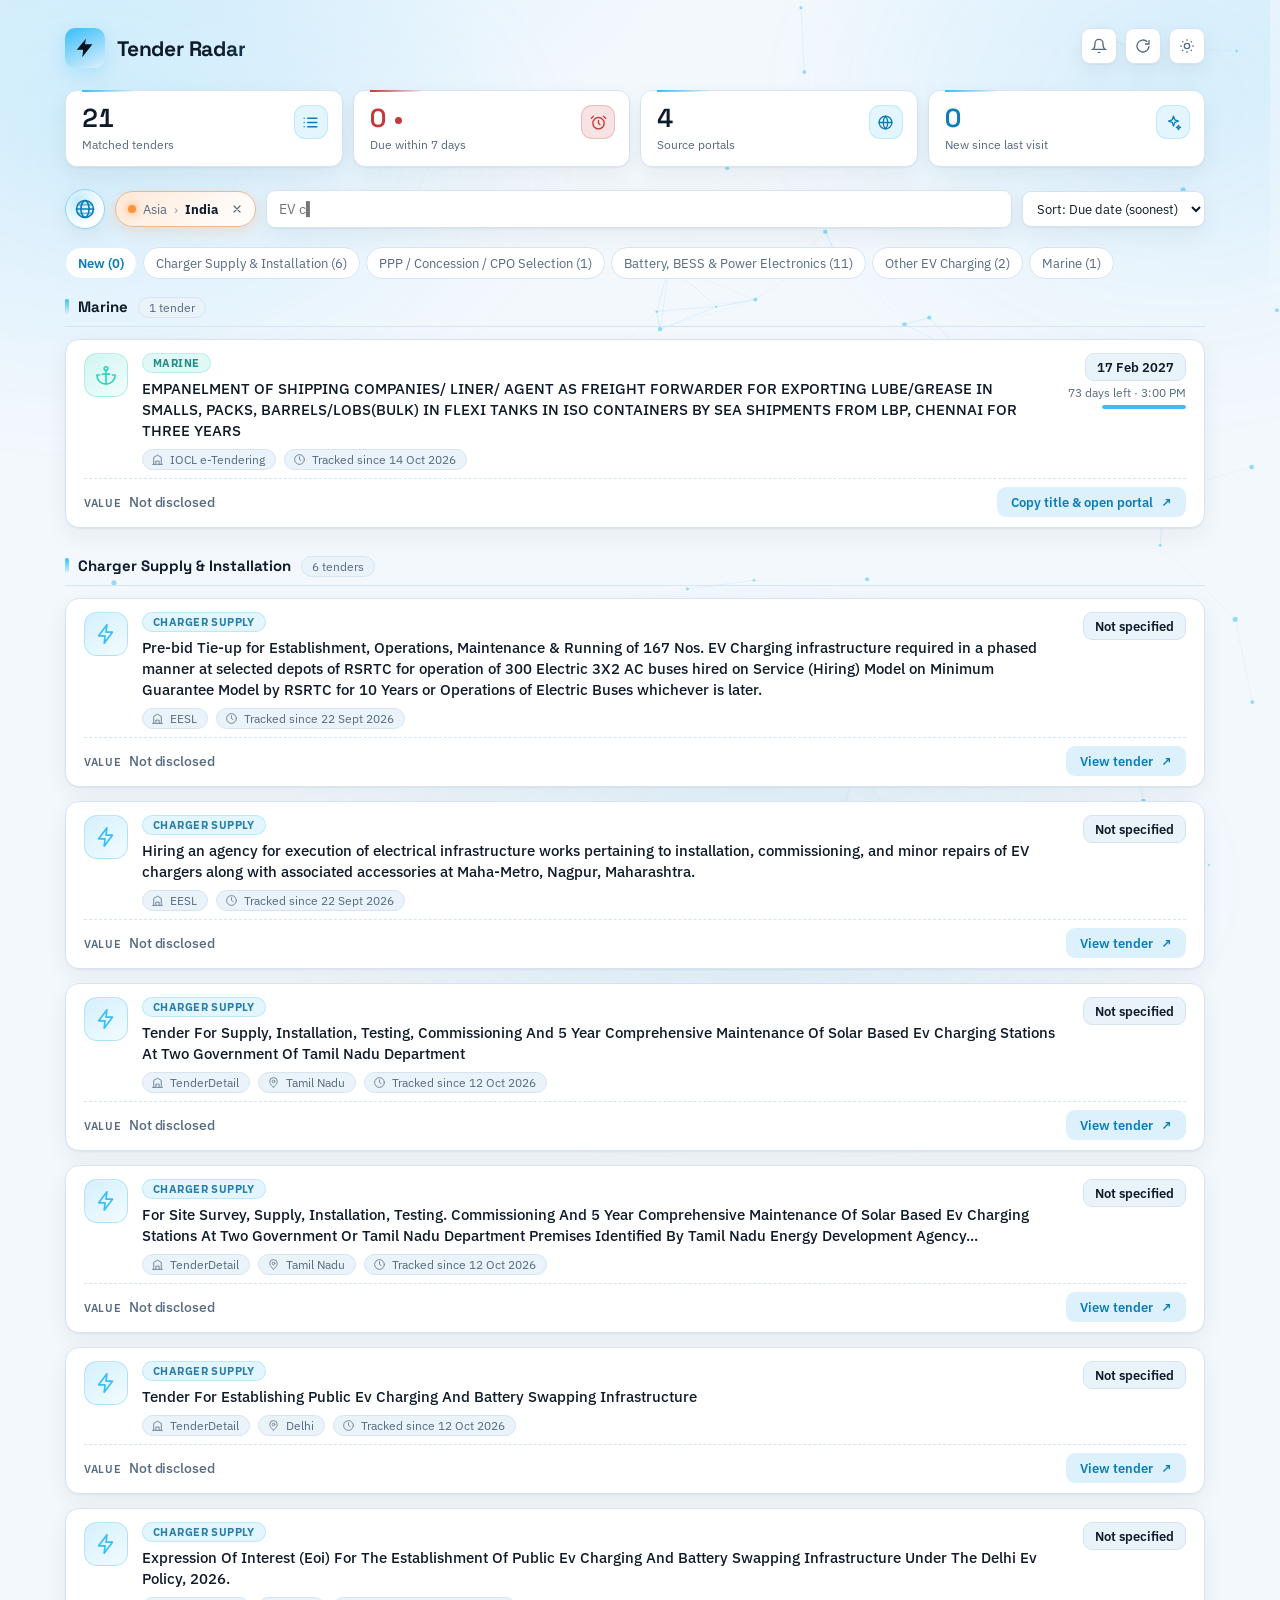
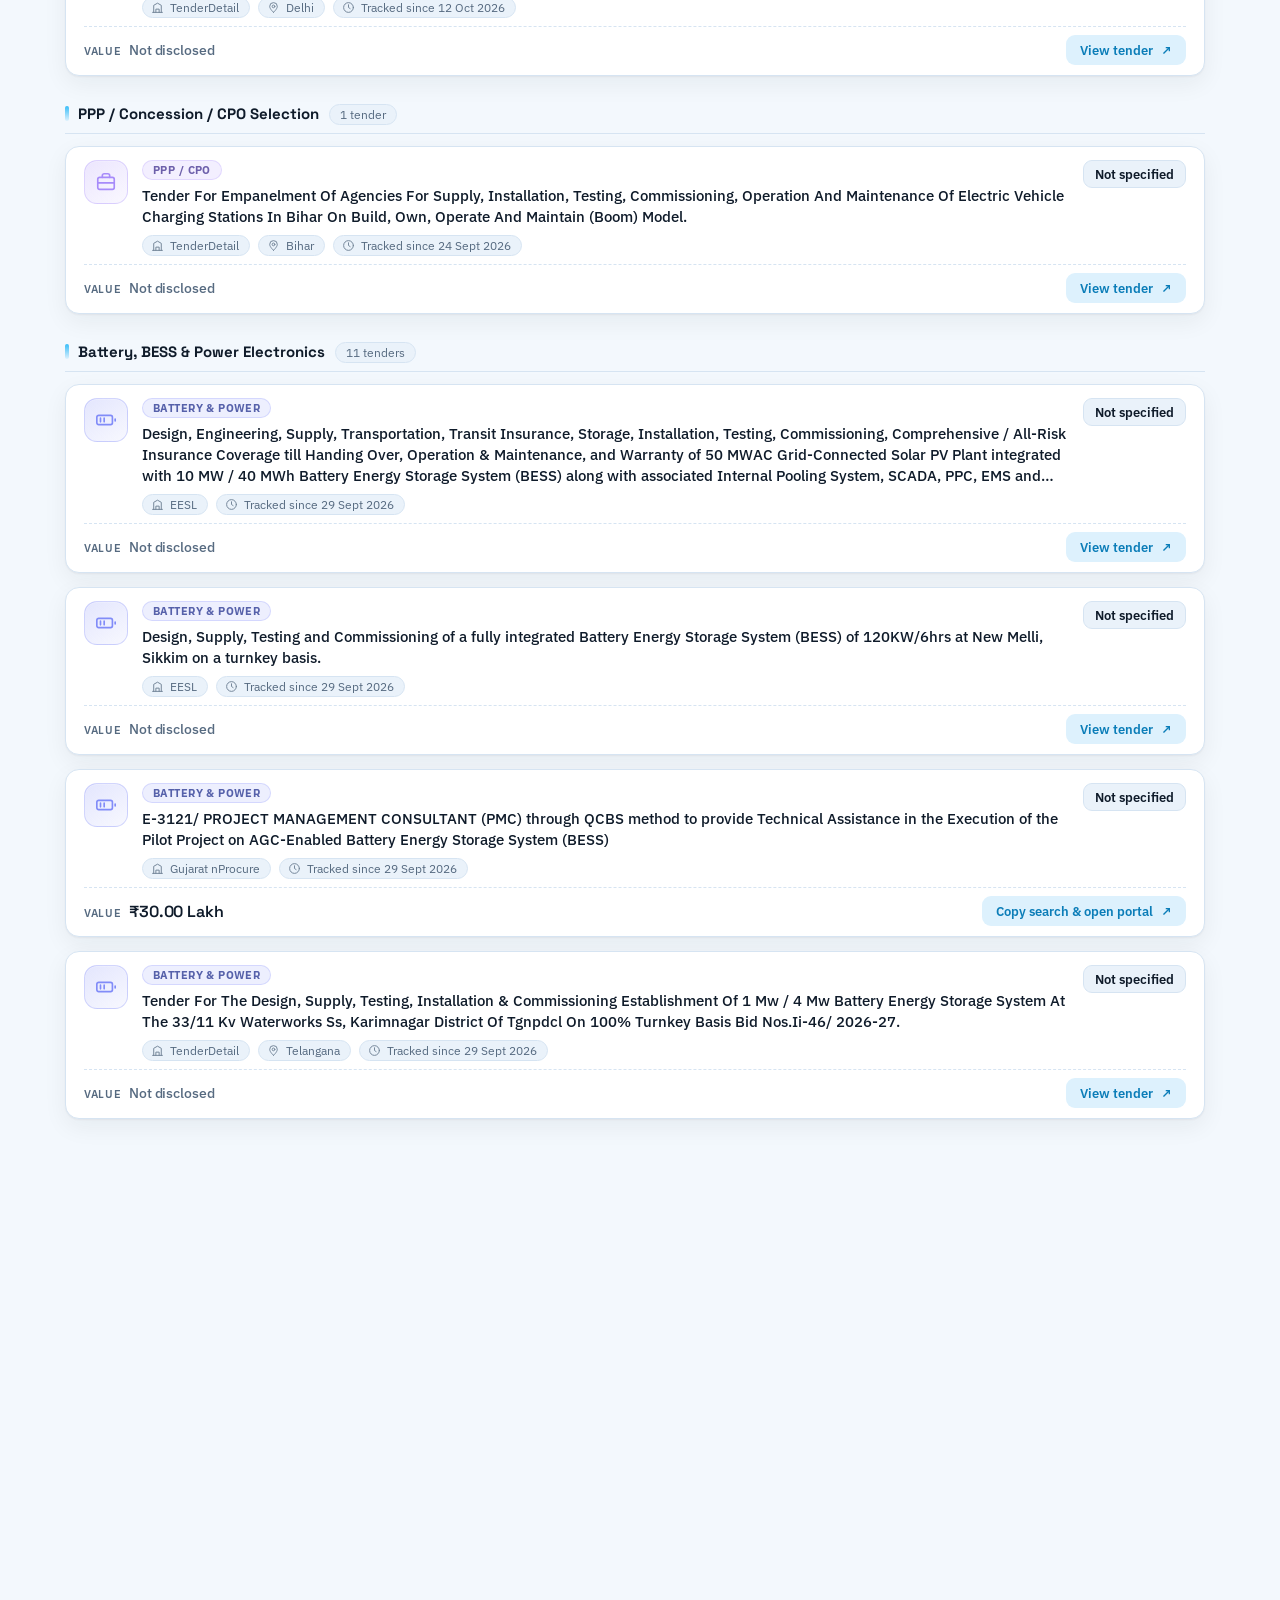
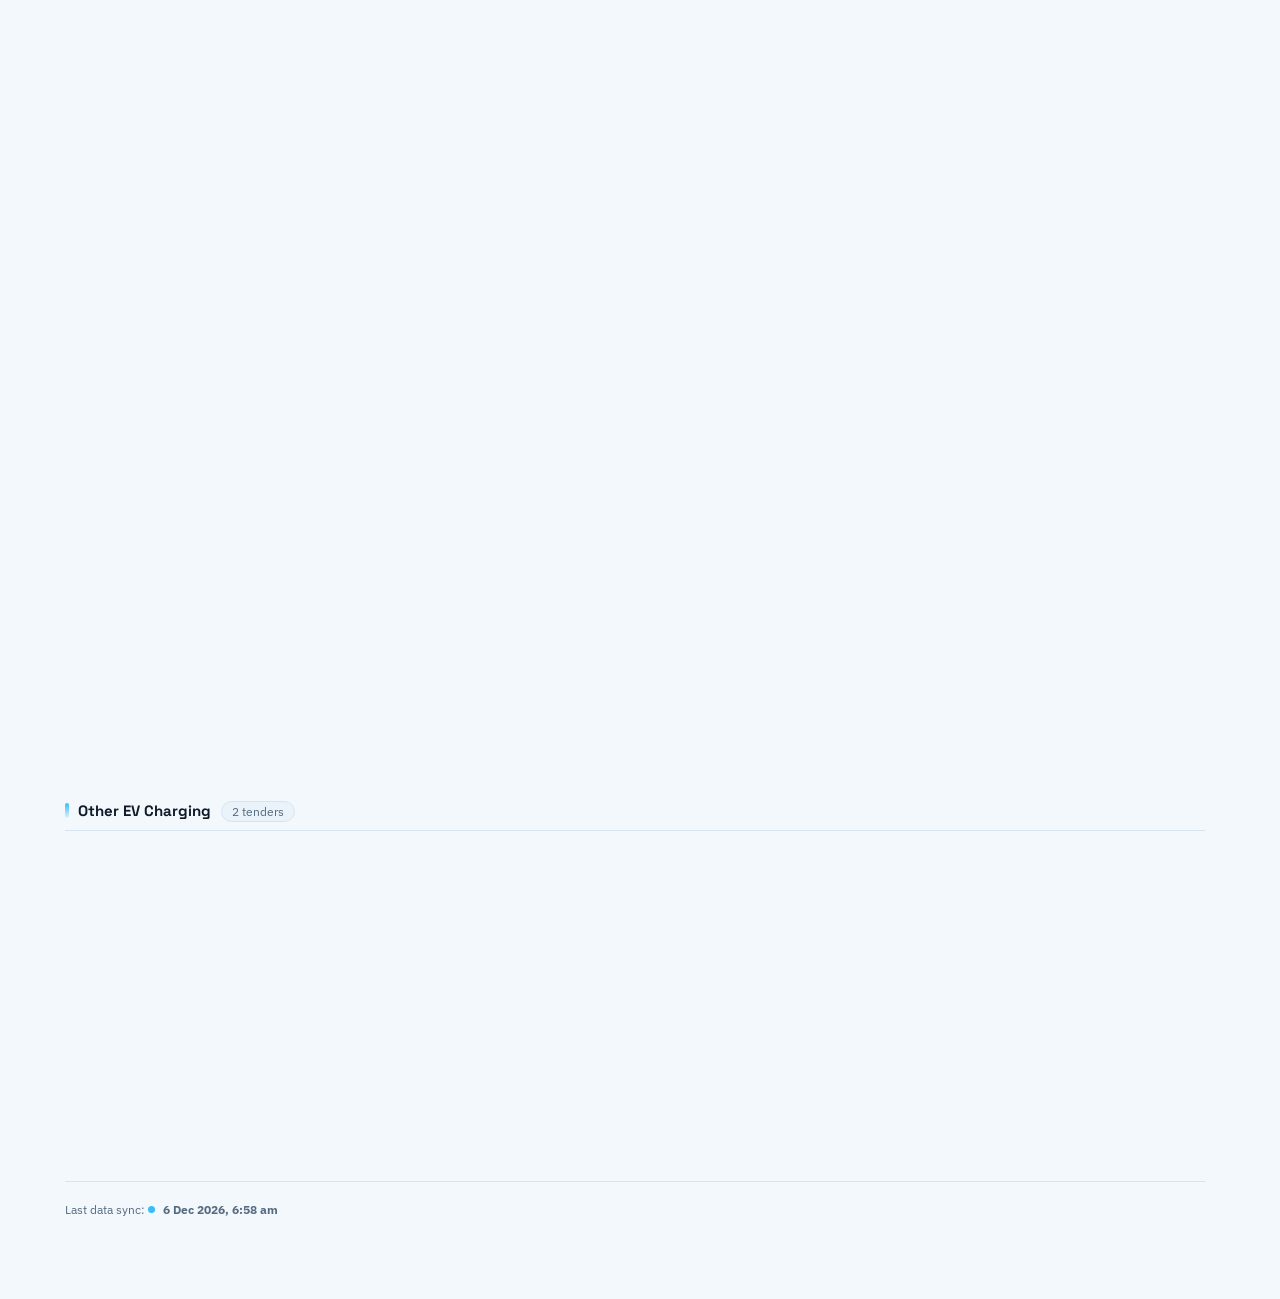
==== commit a9a9d21d: "Add region picker globe, light-theme globe, and stop replayed animations on filter/tab change Co-Aut" ====
--- a/docs/index.html
+++ b/docs/index.html
@@ -16,6 +16,7 @@
 <link rel="preconnect" href="https://fonts.googleapis.com">
 <link href="https://fonts.googleapis.com/css2?family=Space+Grotesk:wght@500;600;700&family=IBM+Plex+Sans:wght@400;500;600&family=IBM+Plex+Mono:wght@500&display=swap" rel="stylesheet">
 <link rel="stylesheet" href="css/app.css">
+<link rel="stylesheet" href="css/geo.css">
 </head>
 <body>
 <div class="scroll-progress" id="scrollProgress"></div>
@@ -59,7 +60,9 @@
   </div>
 
   <div class="controls">
-    <select class="sortsel" id="countrySel" title="Show tenders from this country">
+    <button class="geo-btn" id="geoBtn" type="button" title="Filter by region" aria-label="Filter by region"></button>
+    <div class="geo-chips" id="geoChips"></div>
+    <select class="sortsel" id="countrySel" title="Show tenders from this country" hidden>
       <option value="India">Country: India</option>
       <option value="Australia">Country: Australia</option>
     </select>
--- a/docs/css/app.css
+++ b/docs/css/app.css
@@ -690,12 +690,6 @@
 .card-action-btn svg, .card-action-btn span { transition: transform .25s var(--ease); }
 .card:hover .card-action-btn svg { transform: translateX(3px); }
 
-/* Pills enter with a stagger */
-#categoryPills .pill { animation: rise .45s var(--ease) backwards; }
-#categoryPills .pill:nth-child(2) { animation-delay: .04s; } #categoryPills .pill:nth-child(3) { animation-delay: .08s; }
-#categoryPills .pill:nth-child(4) { animation-delay: .12s; } #categoryPills .pill:nth-child(5) { animation-delay: .16s; }
-#categoryPills .pill:nth-child(6) { animation-delay: .20s; } #categoryPills .pill:nth-child(n+7) { animation-delay: .24s; }
-
 /* Search box: a glowing underline grows when focused */
 .controls input[type="search"]:focus { animation: focus-pop .35s var(--ease); }
 @keyframes focus-pop { 0% { transform: scale(1); } 50% { transform: scale(1.012); } 100% { transform: scale(1); } }
@@ -724,3 +718,7 @@
 /* The dot replaces the arrow (class set by js/fx.js once a mouse moves) */
 html.no-cursor, html.no-cursor * { cursor: none !important; }
 .cursor-dot { width: 6px; height: 6px; box-shadow: 0 0 6px var(--glow); }
+
+/* A filter or sort change fades the cards in gently (no rise, no stagger), so it never feels like a reload */
+#groups.enter .card { animation: soft-in .22s ease-out backwards; animation-delay: 0s; }
+@keyframes soft-in { from { opacity: 0; } to { opacity: 1; } }
--- a/docs/css/geo.css
+++ b/docs/css/geo.css
@@ -0,0 +1,185 @@
+/* ===========================================================================
+   Region picker: globe button, filter chip, and the globe modal (js/globe.js).
+   The stage is always a night-sky scene, in light and dark theme alike.
+   =========================================================================== */
+
+/* Globe button */
+.geo-btn {
+  position: relative; width: 40px; height: 40px; padding: 0; border-radius: 50%; cursor: pointer; flex: none;
+  display: inline-flex; align-items: center; justify-content: center; color: var(--accent-ink);
+  background: radial-gradient(circle at 32% 28%, color-mix(in srgb, var(--accent) 30%, var(--surface)), var(--surface) 70%);
+  border: 1px solid color-mix(in srgb, var(--accent) 45%, var(--border)); box-shadow: var(--shadow);
+  transition: transform .3s var(--ease), box-shadow .3s var(--ease), border-color .25s var(--ease);
+}
+.geo-btn svg { width: 22px; height: 22px; overflow: visible; }
+.geo-btn .meridian { transform-box: fill-box; transform-origin: center; animation: meridian 4.5s ease-in-out infinite; }
+@keyframes meridian { 0%, 100% { transform: scaleX(1); } 50% { transform: scaleX(.12); } }
+.geo-btn::after {
+  content: ''; position: absolute; inset: -5px; border-radius: 50%; border: 1.5px solid var(--accent);
+  opacity: 0; animation: ring-out 3.4s var(--ease) infinite; pointer-events: none;
+}
+.geo-btn:hover { transform: translateY(-2px) rotate(-8deg) scale(1.06); box-shadow: 0 8px 20px var(--glow); border-color: var(--accent); }
+.geo-btn:active { transform: scale(.94); }
+
+/* Active filter chip */
+.geo-chips { display: flex; gap: 8px; flex-wrap: wrap; }
+.geo-chip {
+  --rc: var(--accent);
+  display: inline-flex; align-items: center; gap: 7px; height: 36px; padding: 0 6px 0 12px; border-radius: 20px;
+  font-size: 12.5px; color: var(--text); white-space: nowrap;
+  background: linear-gradient(135deg, color-mix(in srgb, var(--rc) 20%, var(--surface)), var(--surface));
+  border: 1px solid color-mix(in srgb, var(--rc) 55%, var(--border));
+  box-shadow: 0 4px 14px color-mix(in srgb, var(--rc) 22%, transparent);
+  animation: chip-in .45s var(--ease);
+}
+@keyframes chip-in { from { opacity: 0; transform: translateX(-10px) scale(.9); } to { opacity: 1; transform: none; } }
+.geo-dot { width: 8px; height: 8px; border-radius: 50%; background: var(--rc); box-shadow: 0 0 8px var(--rc); display: inline-block; flex: none; }
+.geo-dot.live { --rc: #4ade80; }
+.geo-chip-region { color: var(--text-dim); }
+.geo-chip-sep { color: var(--text-dim); opacity: .6; }
+.geo-chip em {
+  font-style: normal; font-size: 10px; letter-spacing: .04em; text-transform: uppercase; padding: 2px 7px; border-radius: 10px;
+  color: var(--warn); background: color-mix(in srgb, var(--warn) 14%, transparent);
+}
+.geo-chip.preview { border-style: dashed; }
+.geo-chip-x {
+  width: 24px; height: 24px; border-radius: 50%; border: 0; cursor: pointer; display: inline-flex; align-items: center; justify-content: center;
+  color: var(--text-dim); background: transparent; transition: background-color .2s var(--ease), color .2s var(--ease), transform .25s var(--ease);
+}
+.geo-chip-x:hover { background: color-mix(in srgb, var(--danger) 18%, transparent); color: var(--danger); transform: rotate(90deg); }
+
+/* Modal shell */
+.geo-modal { position: fixed; inset: 0; z-index: 200; display: flex; align-items: center; justify-content: center; padding: 20px; }
+.geo-modal[hidden] { display: none; }
+.geo-backdrop { position: absolute; inset: 0; background: rgba(4, 10, 22, .62); backdrop-filter: blur(8px); opacity: 0; transition: opacity .3s var(--ease); }
+.geo-modal.on .geo-backdrop { opacity: 1; }
+.geo-panel {
+  position: relative; display: grid; grid-template-columns: minmax(0, 1.25fr) minmax(300px, .75fr);
+  width: min(1060px, 100%); height: min(640px, calc(100vh - 40px)); overflow: hidden; border-radius: 24px;
+  background: var(--surface); border: 1px solid color-mix(in srgb, var(--accent) 30%, var(--border));
+  box-shadow: 0 40px 100px rgba(0, 0, 0, .55), 0 0 80px var(--glow);
+  opacity: 0; transform: translateY(26px) scale(.95); transition: opacity .35s var(--ease), transform .45s var(--ease);
+}
+.geo-modal.on .geo-panel { opacity: 1; transform: none; }
+.geo-close {
+  position: absolute; top: 14px; right: 14px; z-index: 5; width: 34px; height: 34px; border-radius: 50%; cursor: pointer;
+  display: flex; align-items: center; justify-content: center; color: var(--text-dim);
+  background: color-mix(in srgb, var(--surface) 80%, transparent); border: 1px solid var(--border);
+  transition: transform .3s var(--ease), color .2s, border-color .2s;
+}
+.geo-close:hover { transform: rotate(90deg); color: var(--text); border-color: var(--accent); }
+
+/* Stage: night sky with twinkling stars */
+.geo-stage { position: relative; min-height: 0; overflow: hidden; background: radial-gradient(ellipse at 50% 55%, #0e2a4d 0%, #071428 55%, #030812 100%); }
+.geo-stage::before, .geo-stage::after {
+  content: ''; position: absolute; inset: 0; pointer-events: none;
+  background-image:
+    radial-gradient(1.2px 1.2px at 12% 18%, #fff, transparent), radial-gradient(1px 1px at 28% 72%, #cfe8ff, transparent),
+    radial-gradient(1.4px 1.4px at 44% 12%, #fff, transparent), radial-gradient(1px 1px at 63% 84%, #fff, transparent),
+    radial-gradient(1.2px 1.2px at 78% 22%, #cfe8ff, transparent), radial-gradient(1px 1px at 90% 64%, #fff, transparent),
+    radial-gradient(1.4px 1.4px at 8% 52%, #fff, transparent), radial-gradient(1px 1px at 52% 46%, #cfe8ff, transparent),
+    radial-gradient(1.2px 1.2px at 86% 90%, #fff, transparent), radial-gradient(1px 1px at 35% 38%, #fff, transparent);
+}
+.geo-stage::before { animation: twinkle-sky 5s ease-in-out infinite; }
+.geo-stage::after { transform: scale(1.35) rotate(18deg); animation: twinkle-sky 7s ease-in-out -3s infinite; opacity: .6; }
+@keyframes twinkle-sky { 0%, 100% { opacity: .35; } 50% { opacity: 1; } }
+.geo-canvas { position: absolute; inset: 0; touch-action: none; cursor: grab; }
+.geo-canvas:active { cursor: grabbing; }
+.geo-loading {
+  position: absolute; inset: 0; display: flex; flex-direction: column; align-items: center; justify-content: center; gap: 14px;
+  color: #9fc4e6; font-size: 13px; text-align: center; line-height: 1.5; pointer-events: none;
+}
+.geo-loading[hidden] { display: none; }
+.geo-spinner { width: 34px; height: 34px; border-radius: 50%; border: 3px solid rgba(125, 211, 252, .2); border-top-color: #7dd3fc; animation: spin .9s linear infinite; }
+@keyframes spin { to { transform: rotate(360deg); } }
+.geo-hint {
+  position: absolute; left: 50%; bottom: 16px; transform: translateX(-50%); display: flex; gap: 8px; padding: 6px 14px; border-radius: 20px;
+  font-size: 11.5px; color: #b6d3ee; background: rgba(8, 20, 40, .6); border: 1px solid rgba(125, 211, 252, .2); backdrop-filter: blur(6px);
+  pointer-events: none;
+}
+.geo-hint[hidden] { display: none; }
+.geo-tag {
+  --rc: #7dd3fc; position: absolute; left: 0; top: 0; z-index: 3; pointer-events: none; padding: 5px 11px; border-radius: 9px; white-space: nowrap;
+  font-size: 12px; font-weight: 600; color: #fff; display: flex; align-items: center; gap: 7px;
+  background: rgba(7, 18, 36, .85); border: 1px solid color-mix(in srgb, var(--rc) 60%, transparent); box-shadow: 0 6px 18px rgba(0, 0, 0, .4);
+}
+.geo-tag[hidden] { display: none; }
+.geo-tag em { font-style: normal; font-size: 9.5px; text-transform: uppercase; letter-spacing: .05em; color: #4ade80; }
+
+/* Side panel */
+.geo-side {
+  display: flex; flex-direction: column; min-height: 0; padding: 26px 22px 18px; border-left: 1px solid var(--border);
+  background: linear-gradient(180deg, color-mix(in srgb, var(--accent) 6%, var(--surface)), var(--surface) 40%);
+}
+.geo-crumbs { display: flex; align-items: center; gap: 10px; padding-right: 40px; }
+.geo-title { margin: 0; font-family: "Space Grotesk", inherit; font-size: 22px; letter-spacing: -.01em; }
+.geo-back {
+  display: inline-flex; align-items: center; gap: 2px; height: 30px; padding: 0 10px 0 6px; border-radius: 16px; cursor: pointer; font-size: 12px; font-weight: 600;
+  color: var(--accent-ink); background: var(--accent-dim); border: 1px solid color-mix(in srgb, var(--accent) 40%, transparent);
+  transition: transform .2s var(--ease), box-shadow .2s var(--ease); animation: chip-in .4s var(--ease);
+}
+.geo-back[hidden] { display: none; }
+.geo-back:hover { transform: translateX(-2px); box-shadow: 0 4px 12px var(--glow); }
+.geo-sub { margin: 6px 0 14px; font-size: 12.5px; color: var(--text-dim); }
+.geo-search {
+  width: 100%; box-sizing: border-box; margin-bottom: 12px; padding: 9px 12px; border-radius: 10px; font-size: 13px; font-family: inherit;
+  background: var(--surface); color: var(--text); border: 1px solid var(--border);
+}
+.geo-search[hidden] { display: none; }
+.geo-search:focus { outline: none; border-color: var(--accent); box-shadow: 0 0 0 4px var(--glow); }
+.geo-list { flex: 1; min-height: 0; overflow-y: auto; display: flex; flex-direction: column; gap: 8px; padding: 2px 4px 6px 2px; margin-right: -6px; }
+.geo-none { color: var(--text-dim); font-size: 13px; text-align: center; margin: 24px 0; }
+
+/* Region cards and country rows (both slide in with a stagger) */
+.geo-region, .geo-country {
+  --rc: var(--accent); position: relative; display: flex; align-items: center; gap: 12px; width: 100%; box-sizing: border-box; text-align: left; cursor: pointer;
+  color: var(--text); font-family: inherit; background: var(--surface); border: 1px solid var(--border); border-radius: 13px; flex: none;
+  animation: slide-in .45s var(--ease) backwards; animation-delay: calc(var(--i, 0) * 45ms);
+  transition: transform .25s var(--ease), border-color .25s var(--ease), box-shadow .25s var(--ease), background-color .25s var(--ease);
+}
+.geo-region { padding: 11px 14px; }
+.geo-country { padding: 10px 14px; font-size: 13.5px; }
+@keyframes slide-in { from { opacity: 0; transform: translateX(22px); } to { opacity: 1; transform: none; } }
+.geo-region:hover, .geo-country:hover {
+  transform: translateX(-4px); border-color: var(--rc);
+  background: linear-gradient(90deg, color-mix(in srgb, var(--rc) 16%, var(--surface)), var(--surface));
+  box-shadow: 0 6px 18px color-mix(in srgb, var(--rc) 25%, transparent);
+}
+.geo-swatch { width: 12px; height: 12px; border-radius: 4px; flex: none; background: var(--rc); box-shadow: 0 0 10px var(--rc); transition: transform .3s var(--ease); }
+.geo-region:hover .geo-swatch, .geo-country:hover .geo-swatch { transform: scale(1.35) rotate(45deg); }
+.geo-region-txt { flex: 1; display: flex; flex-direction: column; gap: 2px; min-width: 0; }
+.geo-region-txt strong { font-size: 14px; }
+.geo-region-txt small { font-size: 11.5px; color: var(--text-dim); white-space: nowrap; overflow: hidden; text-overflow: ellipsis; }
+.geo-count { font-size: 11.5px; font-weight: 600; padding: 3px 9px; border-radius: 12px; color: var(--text-dim); background: var(--surface-2); border: 1px solid var(--border); }
+.geo-country span { flex: 1; }
+.geo-country em { font-style: normal; font-size: 10.5px; font-weight: 600; letter-spacing: .03em; padding: 3px 8px; border-radius: 10px; }
+.geo-live { color: #15803d; background: rgba(74, 222, 128, .16); }
+:root:not([data-theme="light"]) .geo-live { color: #4ade80; }
+.geo-soon { color: var(--text-dim); background: var(--surface-2); }
+.geo-country.picked { border-color: var(--rc); background: linear-gradient(90deg, color-mix(in srgb, var(--rc) 22%, var(--surface)), var(--surface)); }
+.geo-country.picked::after {
+  content: "\2713"; position: absolute; right: -6px; top: -6px; width: 20px; height: 20px; border-radius: 50%;
+  font-size: 11px; line-height: 20px; text-align: center; color: #06121F; background: var(--rc);
+}
+.geo-foot { display: flex; align-items: center; gap: 8px; margin: 12px 0 0; padding-top: 12px; border-top: 1px solid var(--border); font-size: 11.5px; color: var(--text-dim); line-height: 1.45; }
+
+html.geo-open body { overflow: hidden; }
+
+@media (max-width: 820px) {
+  .geo-panel { grid-template-columns: 1fr; grid-template-rows: minmax(220px, 40%) 1fr; height: calc(100vh - 24px); }
+  .geo-modal { padding: 12px; }
+  .geo-side { border-left: 0; border-top: 1px solid var(--border); padding-top: 18px; }
+}
+@media (prefers-reduced-motion: reduce) {
+  .geo-btn .meridian, .geo-btn::after, .geo-stage::before, .geo-stage::after { animation: none !important; }
+}
+
+/* Light theme: a daytime sky behind the globe */
+:root[data-theme="light"] .geo-stage { background: radial-gradient(ellipse at 50% 55%, #ffffff 0%, #e3f3fe 50%, #bfe0f6 100%); }
+:root[data-theme="light"] .geo-stage::before, :root[data-theme="light"] .geo-stage::after { opacity: 0; animation: none; }
+:root[data-theme="light"] .geo-loading { color: #3d6a8c; }
+:root[data-theme="light"] .geo-spinner { border-color: rgba(30, 130, 200, .2); border-top-color: #1e82c8; }
+:root[data-theme="light"] .geo-hint { color: #2f5f85; background: rgba(255, 255, 255, .7); border-color: rgba(30, 130, 200, .25); }
+:root[data-theme="light"] .geo-tag { color: #0f1b2a; background: rgba(255, 255, 255, .92); box-shadow: 0 6px 18px rgba(20, 70, 120, .22); }
+:root[data-theme="light"] .geo-tag em { color: #15803d; }
+:root[data-theme="light"] .geo-backdrop { background: rgba(190, 215, 235, .55); }
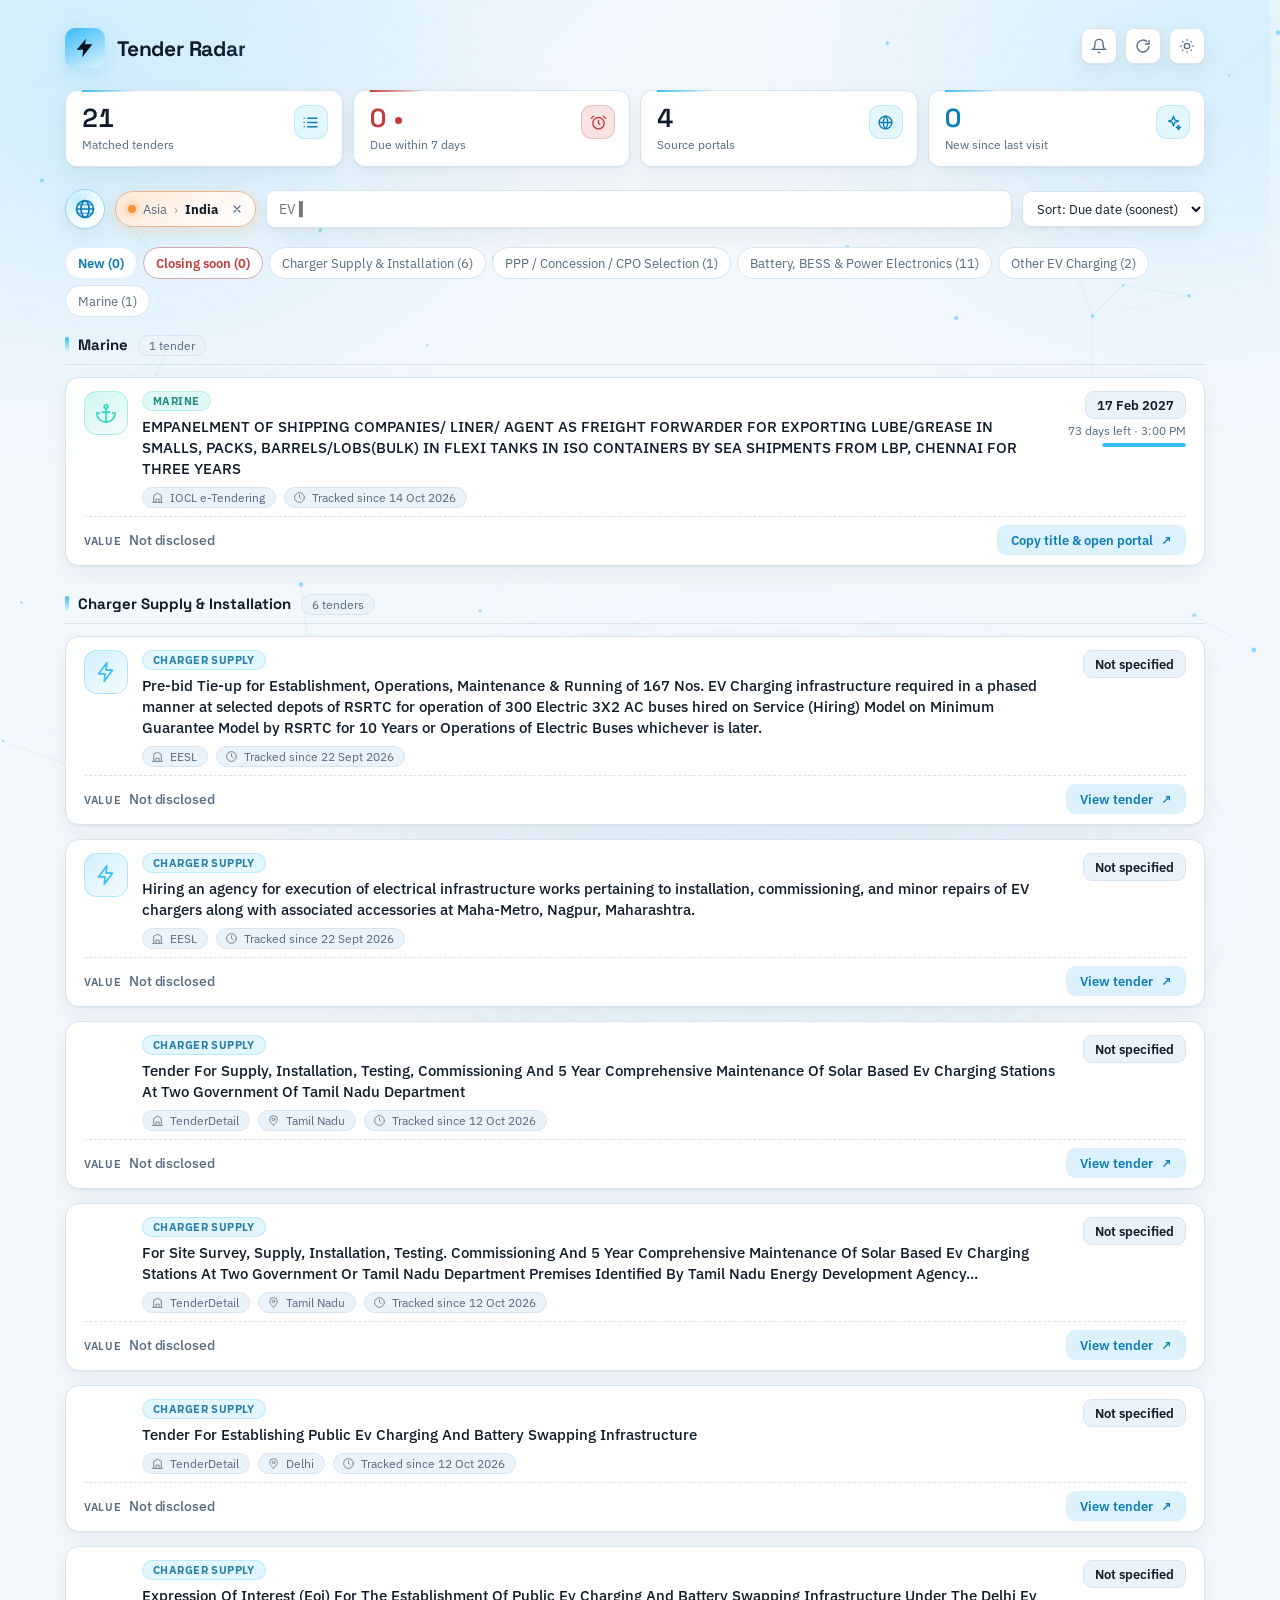
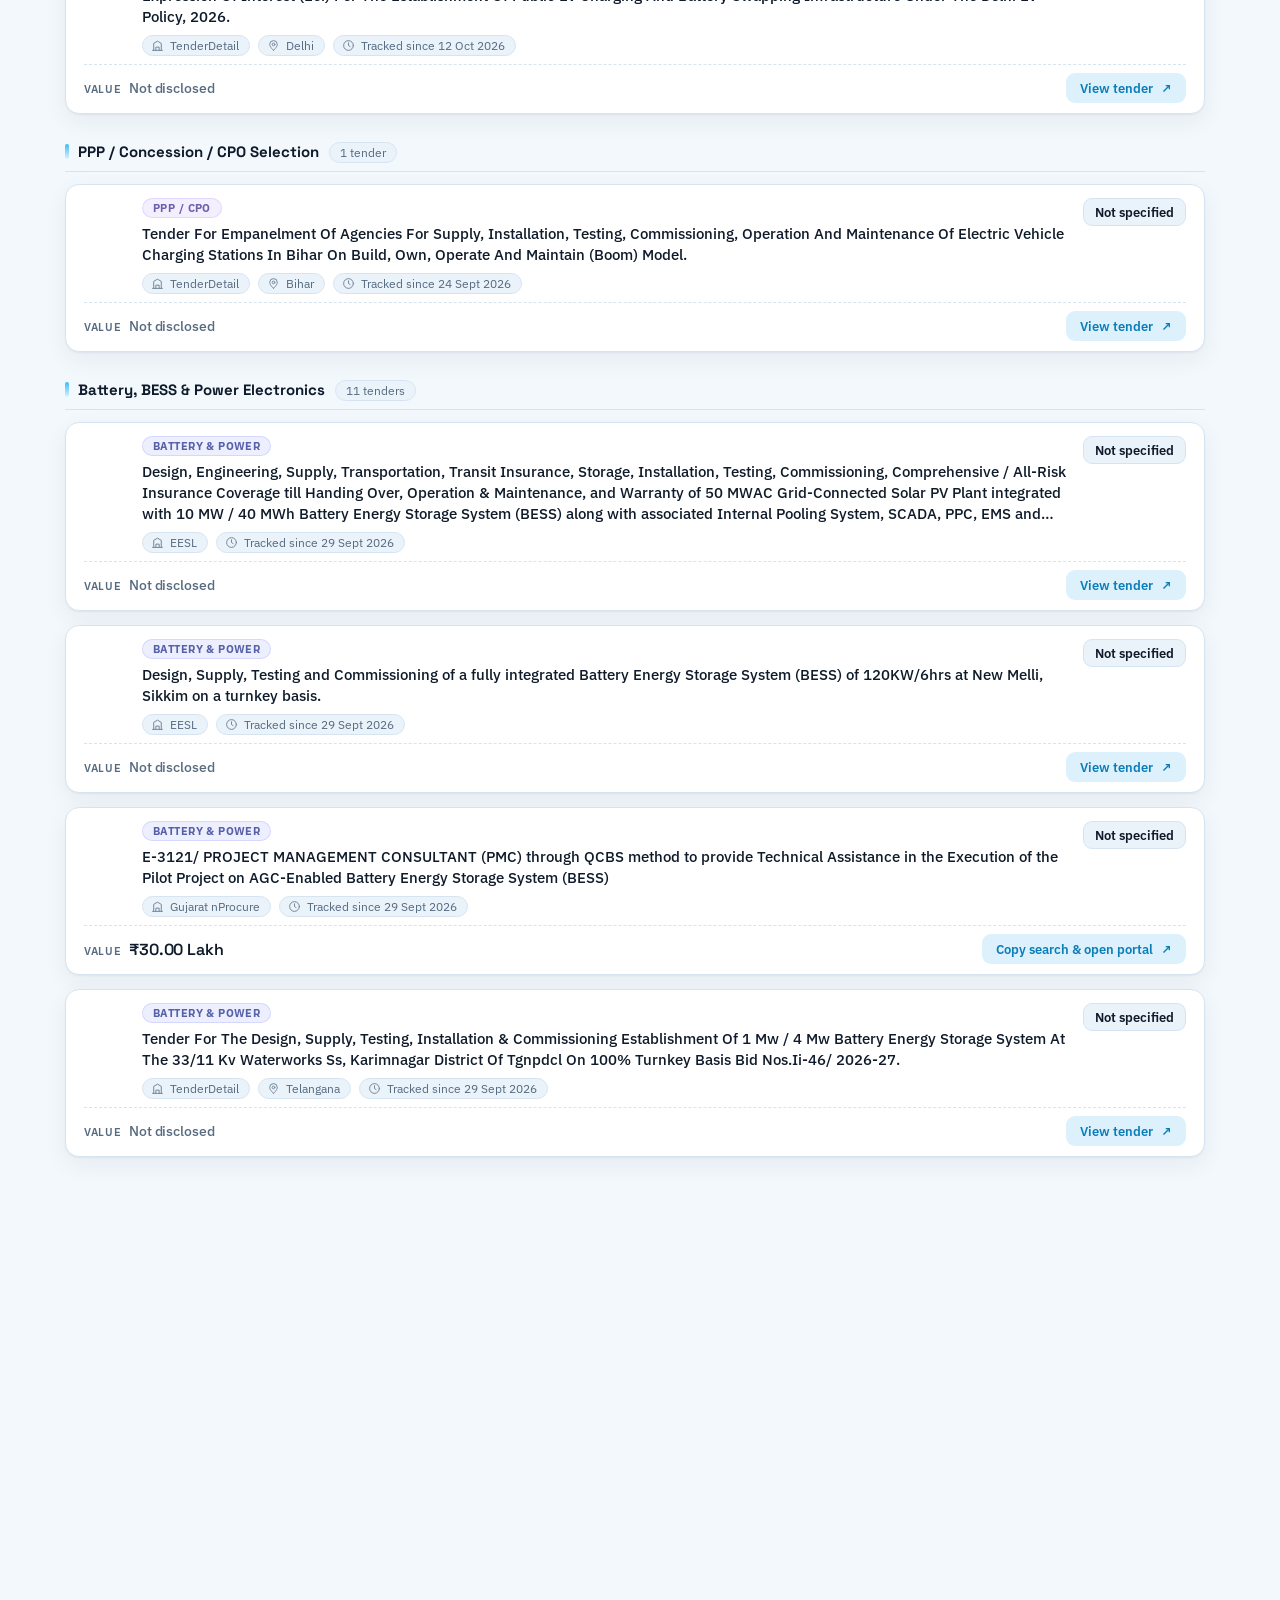
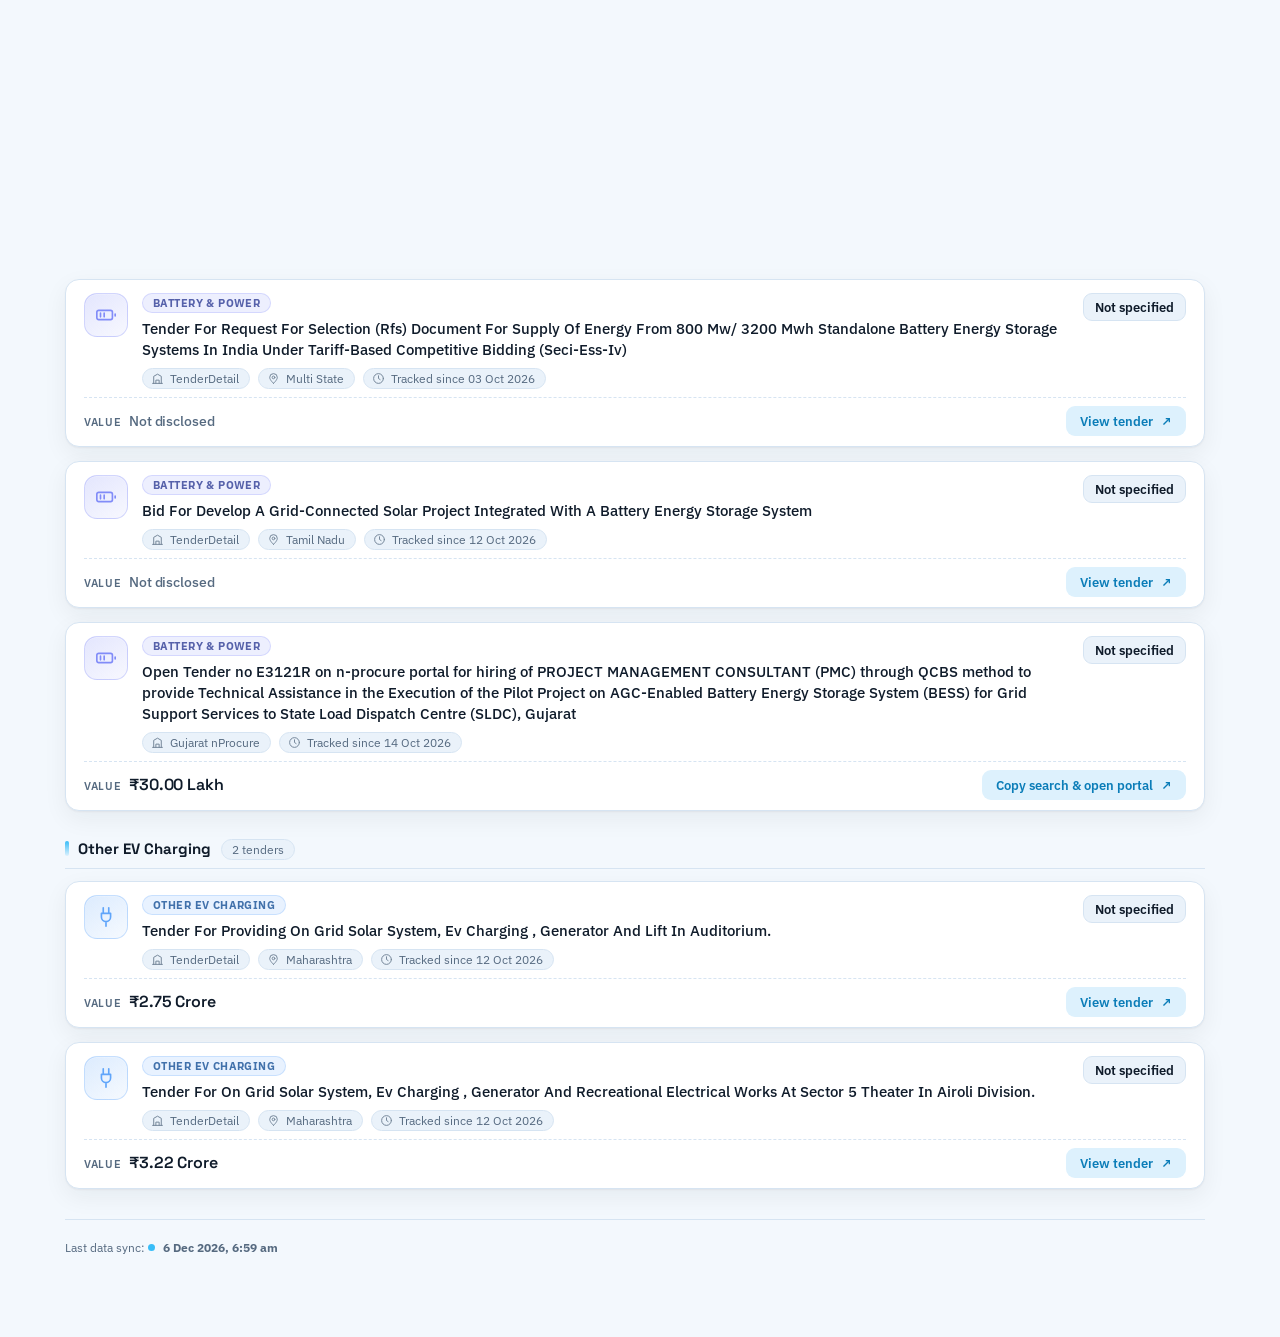
==== commit 5ad0f7e2: "Region filter polish, plain Gmail-style email with live preview, traffic keywords (ATMS/ANPR/cameras" ====
--- a/docs/index.html
+++ b/docs/index.html
@@ -54,7 +54,7 @@
 
   <div class="stats">
     <div class="stat clickable" id="statTotalTile" role="button" tabindex="0" title="Show all tenders"><span class="stat-ic"><svg width="17" height="17" viewBox="0 0 24 24" fill="none" stroke="currentColor" stroke-width="1.9" stroke-linecap="round" stroke-linejoin="round" aria-hidden="true"><path d="M8 6h13M8 12h13M8 18h13M3 6h.01M3 12h.01M3 18h.01"/></svg></span><div class="num" id="statTotal">0</div><div class="lbl">Matched tenders</div></div>
-    <div class="stat urgent"><span class="stat-ic"><svg width="17" height="17" viewBox="0 0 24 24" fill="none" stroke="currentColor" stroke-width="1.9" stroke-linecap="round" stroke-linejoin="round" aria-hidden="true"><circle cx="12" cy="13" r="8"/><path d="M12 9v4l2 2M5 3 2 6M22 6l-3-3"/></svg></span><div class="num" id="statUrgent">0</div><div class="lbl">Due within 7 days</div></div>
+    <div class="stat urgent clickable" id="statDueTile" role="button" tabindex="0" title="Show tenders closing soon"><span class="stat-ic"><svg width="17" height="17" viewBox="0 0 24 24" fill="none" stroke="currentColor" stroke-width="1.9" stroke-linecap="round" stroke-linejoin="round" aria-hidden="true"><circle cx="12" cy="13" r="8"/><path d="M12 9v4l2 2M5 3 2 6M22 6l-3-3"/></svg></span><div class="num" id="statUrgent">0</div><div class="lbl">Due within 7 days</div></div>
     <div class="stat has-tip" tabindex="0"><span class="stat-ic"><svg width="17" height="17" viewBox="0 0 24 24" fill="none" stroke="currentColor" stroke-width="1.9" stroke-linecap="round" stroke-linejoin="round" aria-hidden="true"><circle cx="12" cy="12" r="9"/><path d="M3 12h18M12 3a14 14 0 0 1 0 18M12 3a14 14 0 0 0 0 18"/></svg></span><div class="num" id="statSources">0</div><div class="lbl">Source portals</div><div class="tip" id="statSourcesTip" role="tooltip"></div></div>
     <div class="stat new clickable" id="statNewTile" role="button" tabindex="0" title="Show only the new tenders"><span class="stat-ic"><svg width="17" height="17" viewBox="0 0 24 24" fill="none" stroke="currentColor" stroke-width="1.9" stroke-linecap="round" stroke-linejoin="round" aria-hidden="true"><path d="M12 3l1.8 5.2L19 10l-5.2 1.8L12 17l-1.8-5.2L5 10l5.2-1.8L12 3zM19 16l.8 2.2L22 19l-2.2.8L19 22l-.8-2.2L16 19l2.2-.8L19 16z"/></svg></span><div class="num" id="statNew">0</div><div class="lbl">New since last visit</div></div>
   </div>
@@ -62,10 +62,6 @@
   <div class="controls">
     <button class="geo-btn" id="geoBtn" type="button" title="Filter by region" aria-label="Filter by region"></button>
     <div class="geo-chips" id="geoChips"></div>
-    <select class="sortsel" id="countrySel" title="Show tenders from this country" hidden>
-      <option value="India">Country: India</option>
-      <option value="Australia">Country: Australia</option>
-    </select>
     <input type="search" id="searchBox" placeholder="Search by title or source…">
     <select class="sortsel" id="sortSel">
       <option value="due">Sort: Due date (soonest)</option>
--- a/docs/css/geo.css
+++ b/docs/css/geo.css
@@ -183,3 +183,10 @@
 :root[data-theme="light"] .geo-tag { color: #0f1b2a; background: rgba(255, 255, 255, .92); box-shadow: 0 6px 18px rgba(20, 70, 120, .22); }
 :root[data-theme="light"] .geo-tag em { color: #15803d; }
 :root[data-theme="light"] .geo-backdrop { background: rgba(190, 215, 235, .55); }
+
+/* Empty page for a country with no tender sources yet */
+.empty-country h3 { margin: 0 0 6px; font-family: "Space Grotesk", inherit; font-size: 20px; letter-spacing: -.01em; }
+
+/* Closing soon pill, like the New pill but in the urgent colour */
+.pill-due { color: var(--danger); border-color: color-mix(in srgb, var(--danger) 35%, var(--border)); font-weight: 600; }
+.pill-due.active { border-color: var(--danger); }
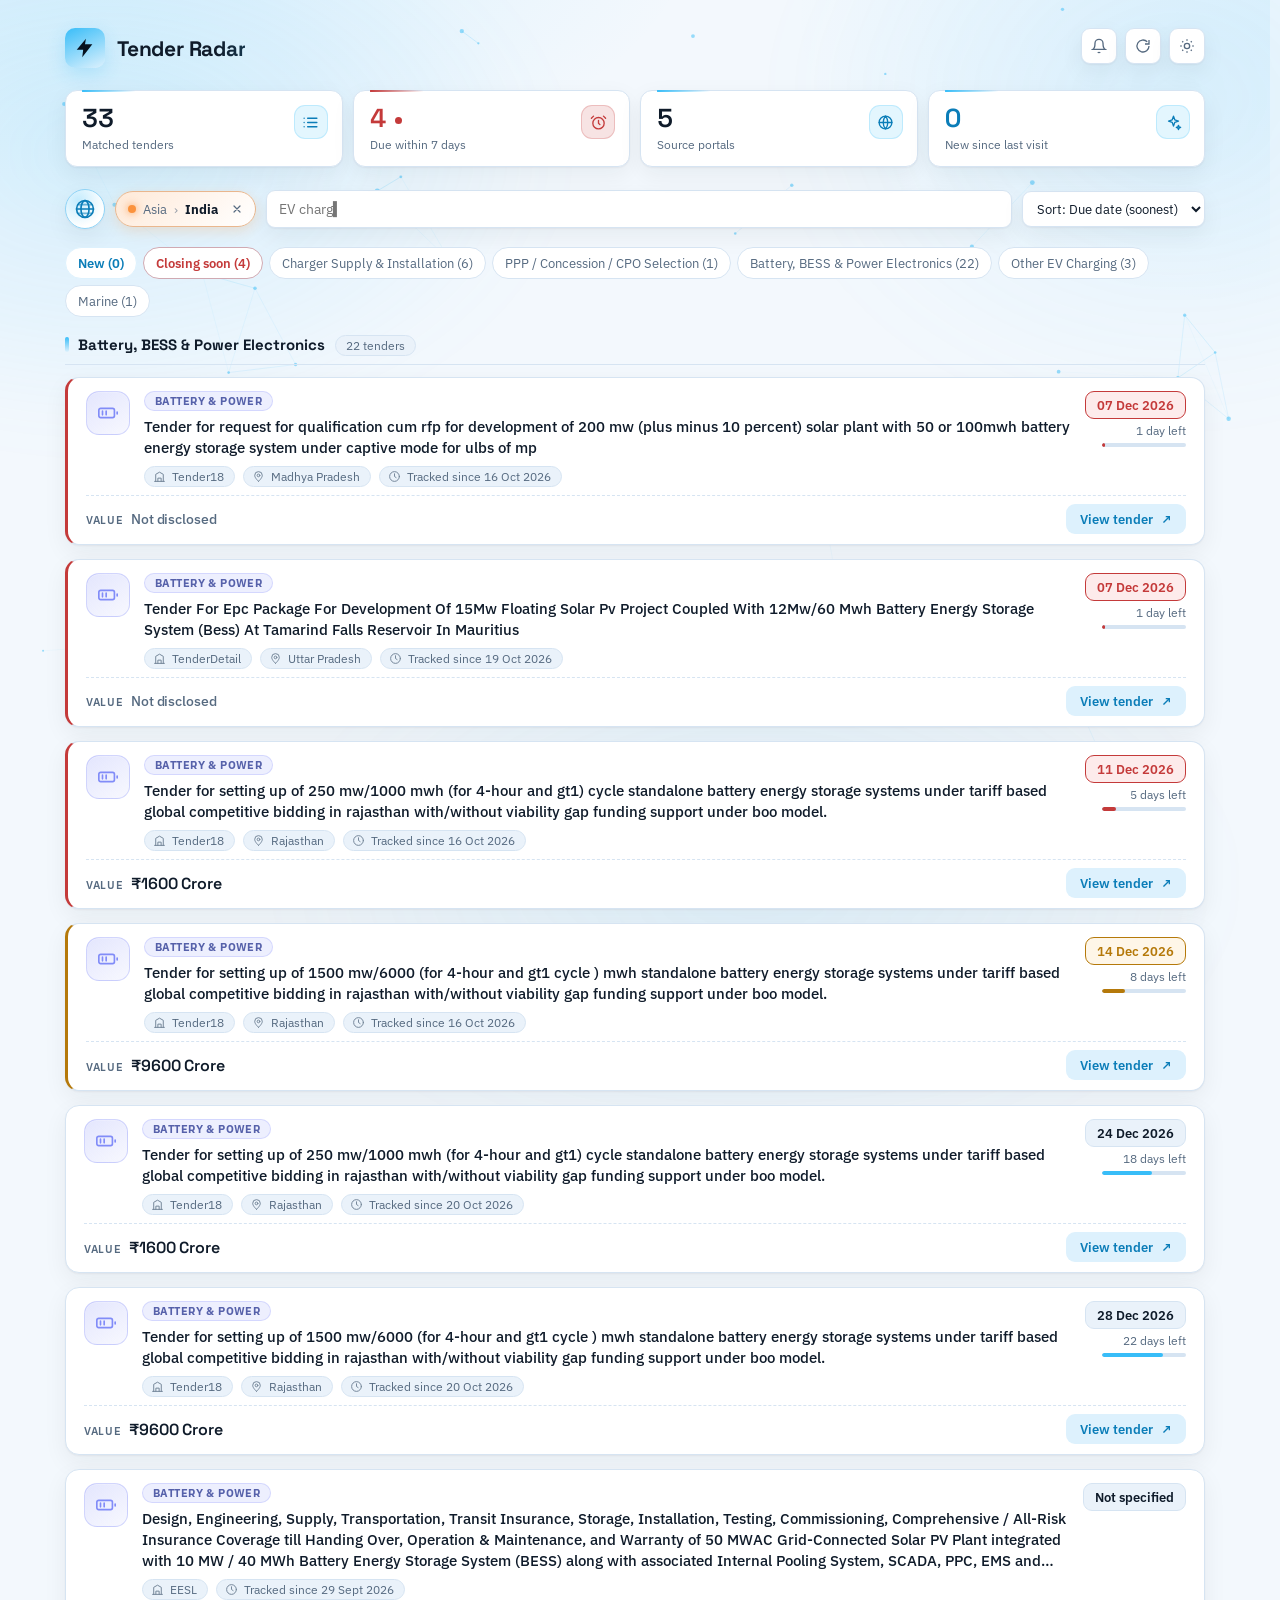
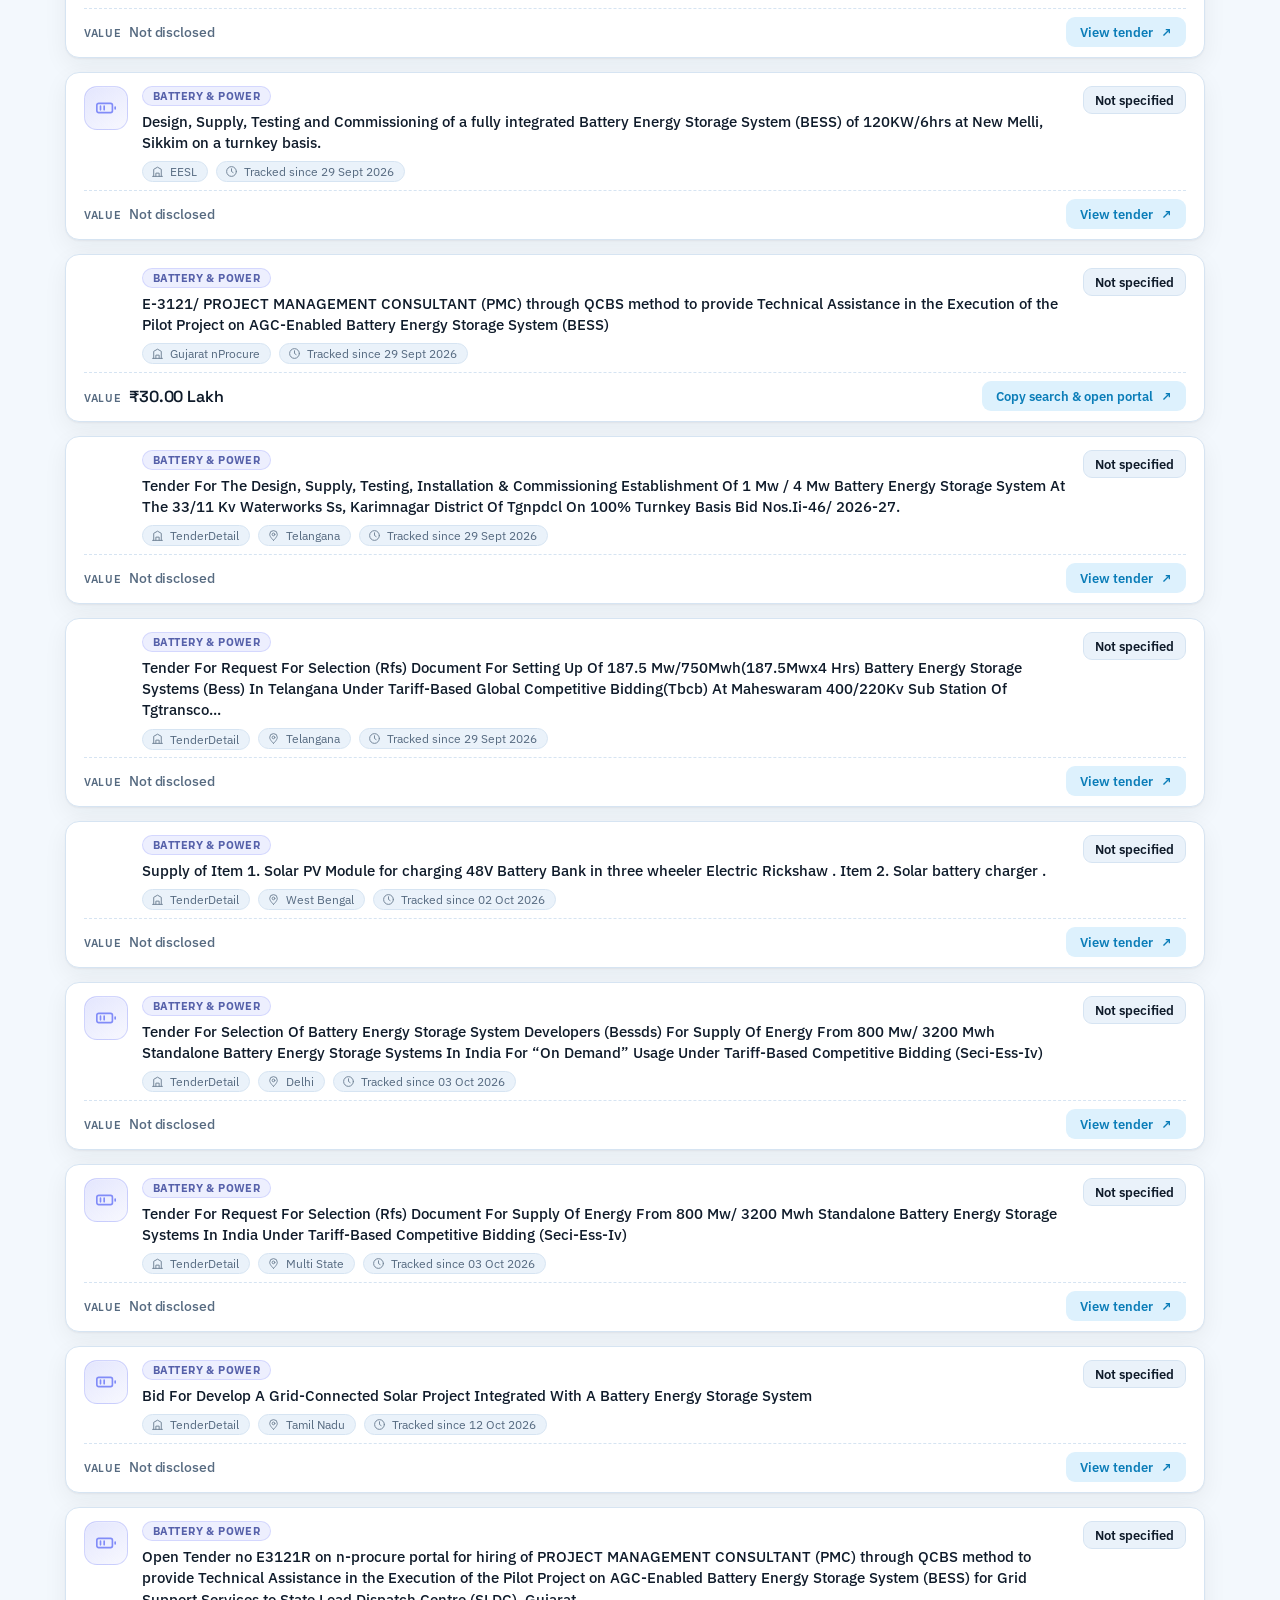
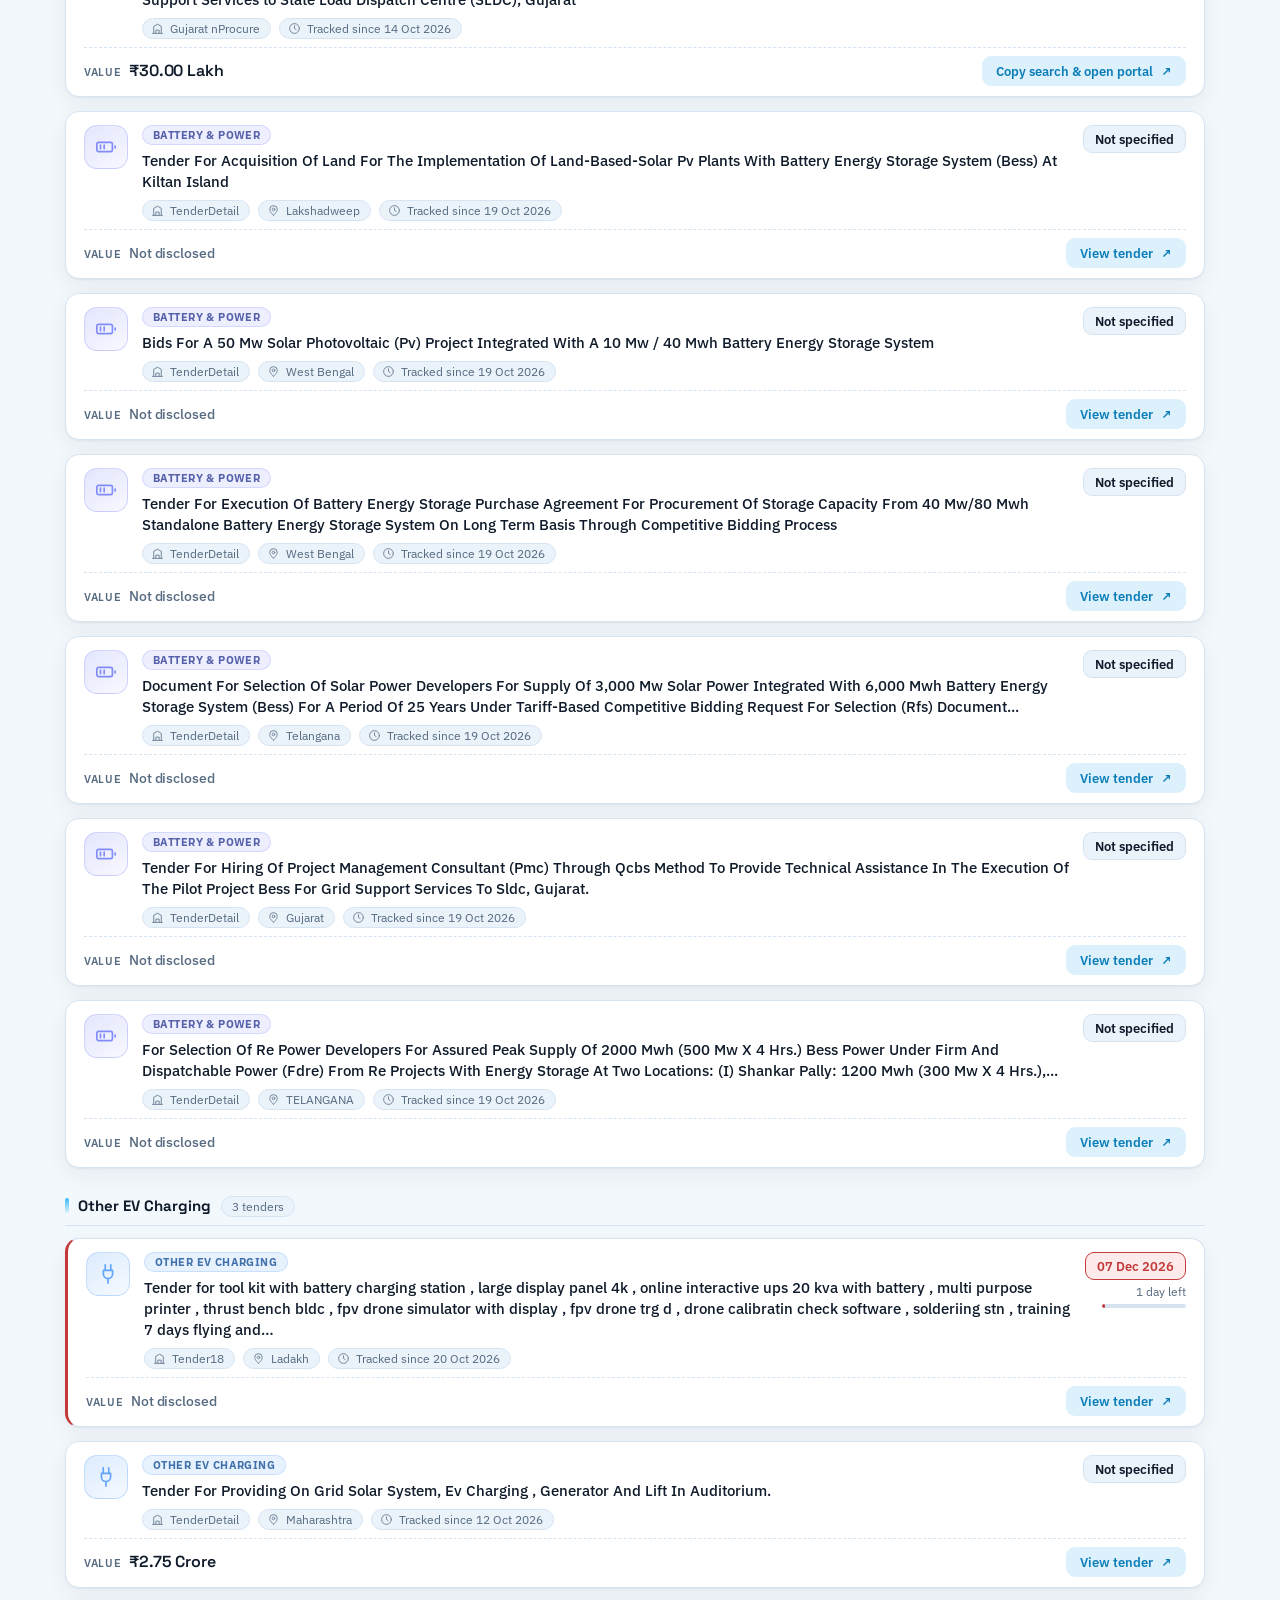
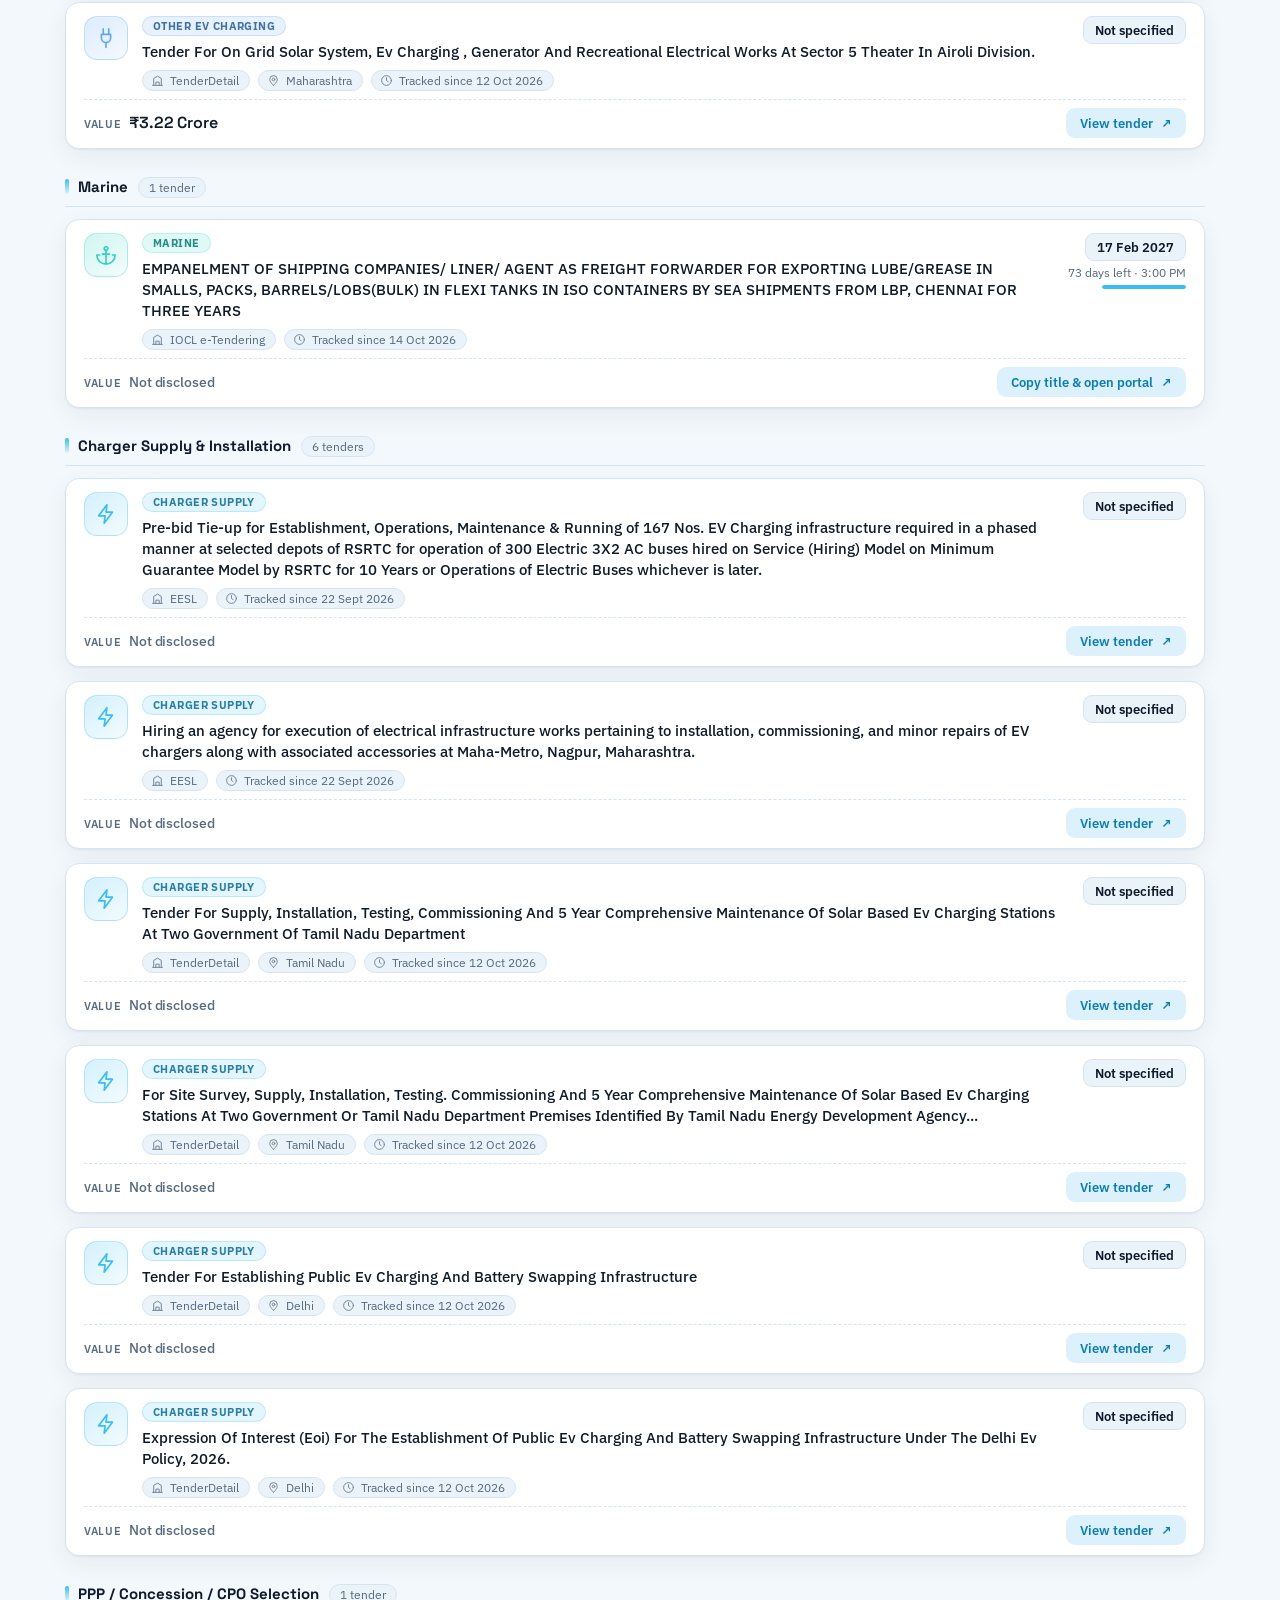
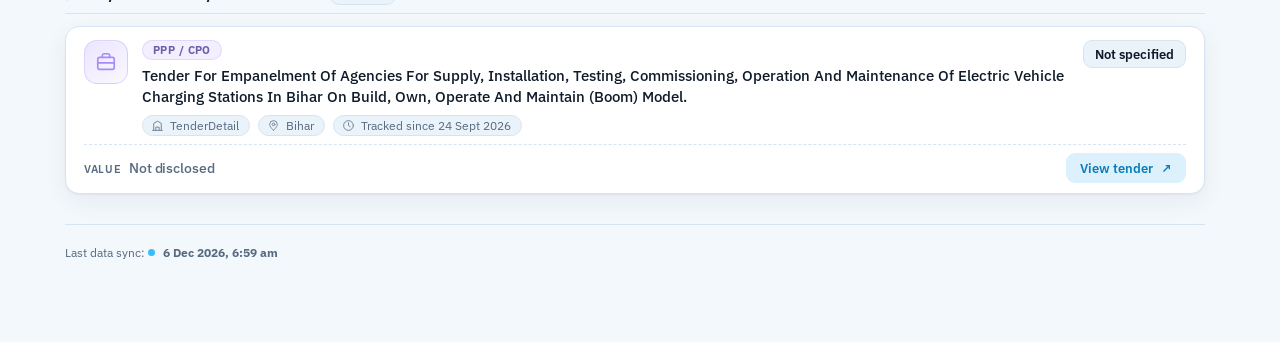
==== commit 7b16e98f: "Add site icon from the brand mark, shorten the tab title to Tender Radar Co-Authored-By: Claude Sonn" ====
--- a/docs/index.html
+++ b/docs/index.html
@@ -12,7 +12,12 @@
   } catch (e) {}
 </script>
 <meta name="viewport" content="width=device-width, initial-scale=1.0">
-<title>Tender Radar — EV Charging Infrastructure</title>
+<title>Tender Radar</title>
+<link rel="icon" type="image/svg+xml" href="assets/favicon.svg">
+<link rel="icon" type="image/png" sizes="32x32" href="assets/favicon-32.png">
+<link rel="icon" href="assets/favicon.ico" sizes="any">
+<link rel="apple-touch-icon" href="assets/apple-touch-icon.png">
+<meta name="theme-color" content="#38BDF8">
 <link rel="preconnect" href="https://fonts.googleapis.com">
 <link href="https://fonts.googleapis.com/css2?family=Space+Grotesk:wght@500;600;700&family=IBM+Plex+Sans:wght@400;500;600&family=IBM+Plex+Mono:wght@500&display=swap" rel="stylesheet">
 <link rel="stylesheet" href="css/app.css">
--- a/docs/css/geo.css
+++ b/docs/css/geo.css
@@ -155,7 +155,6 @@
 .geo-country em { font-style: normal; font-size: 10.5px; font-weight: 600; letter-spacing: .03em; padding: 3px 8px; border-radius: 10px; }
 .geo-live { color: #15803d; background: rgba(74, 222, 128, .16); }
 :root:not([data-theme="light"]) .geo-live { color: #4ade80; }
-.geo-soon { color: var(--text-dim); background: var(--surface-2); }
 .geo-country.picked { border-color: var(--rc); background: linear-gradient(90deg, color-mix(in srgb, var(--rc) 22%, var(--surface)), var(--surface)); }
 .geo-country.picked::after {
   content: "\2713"; position: absolute; right: -6px; top: -6px; width: 20px; height: 20px; border-radius: 50%;
